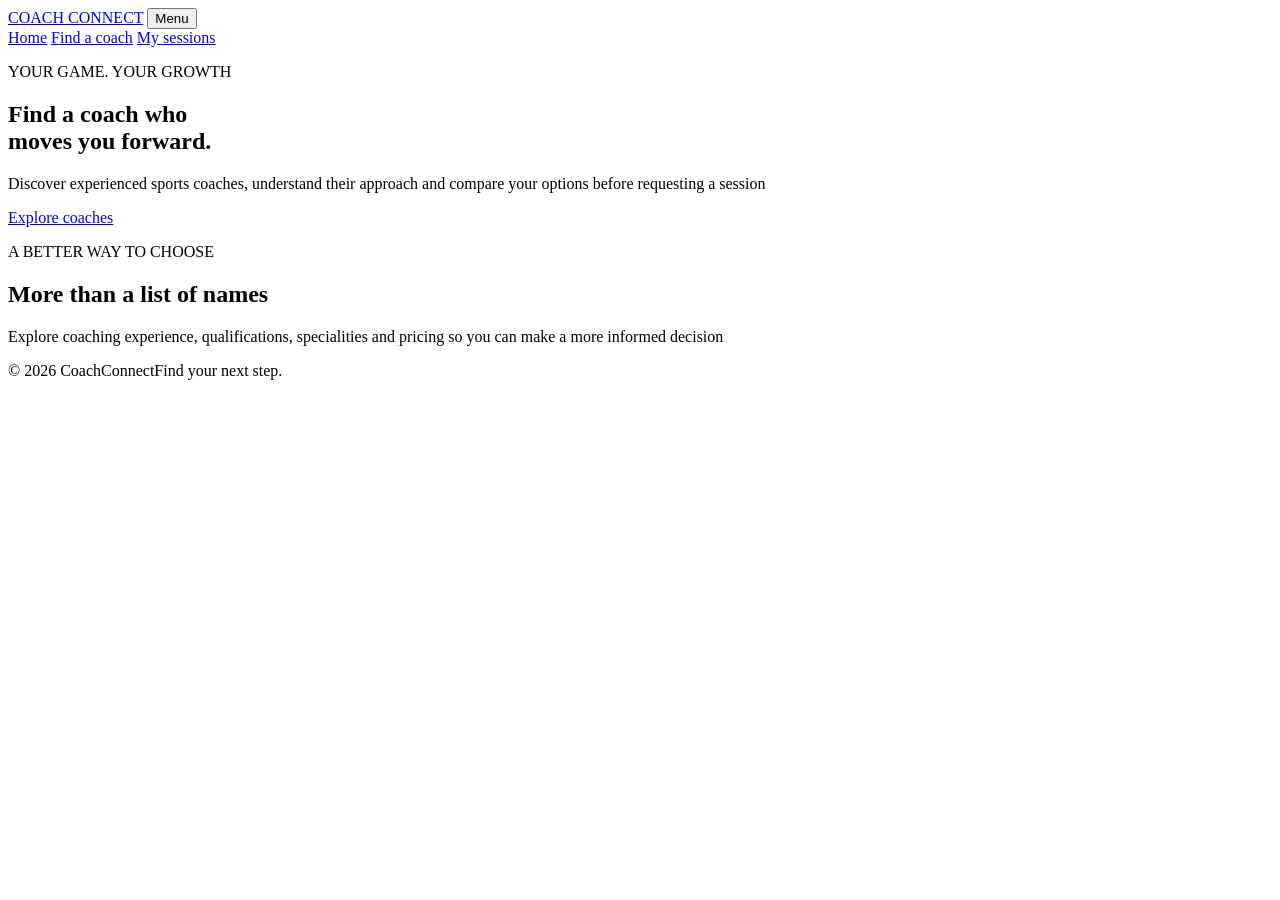
==== html/index.html @ a0d769b5 "Initial commit" ====
<!DOCTYPE html>
<html lang="en">
<head>
    <meta charset="UTF-8">
    <meta name="viewport" content="width=device-width, initial-scale=1.0">
    <meta name="description" content="Discover, evaluate and compare sports coaches with CoachConnect">
    <title> CoachConnect | Find the right coach for you</title>
    <script src=""></script>

</head>

<body>
    <header class=""site-header>
        <a class="logo" href="./index.html">COACH <span>CONNECT</span></a>
        <button class="menu-toggle" type="button">Menu</button>
        <nav id="primary-nav" class="primary-nav">
            <a href="./index.html">Home</a>
            <a href="./find-coach.html">Find a coach</a>
            <a href="./my-sessions.html">My sessions</a>
        </nav>
    </header>

    <main>
        <section class="hero">
            <p class="eyebrow">YOUR GAME. YOUR GROWTH</p>
            <h1>Find a coach who <br><span>moves you forward.</span></h1>
            <p class="hero-copy">Discover experienced sports coaches, understand their approach and compare your options before requesting a session </p>
            <a class="button button-primary"  href="./find-coach.html">Explore coaches <span aria-hidden="true"></span></a>
        </section>

        <section class="section-intro">
            <p class="eyebrow">A BETTER WAY TO CHOOSE</p>
            <h2>More than a list of names</h2>
            <p>Explore coaching experience, qualifications, specialities and pricing so you can make a more informed decision </p>
        </section>
    </main>

    <footer class="site-footer"><span>© 2026 CoachConnect</span><span>Find your next step.</span></footer>
    
</body>
</html>
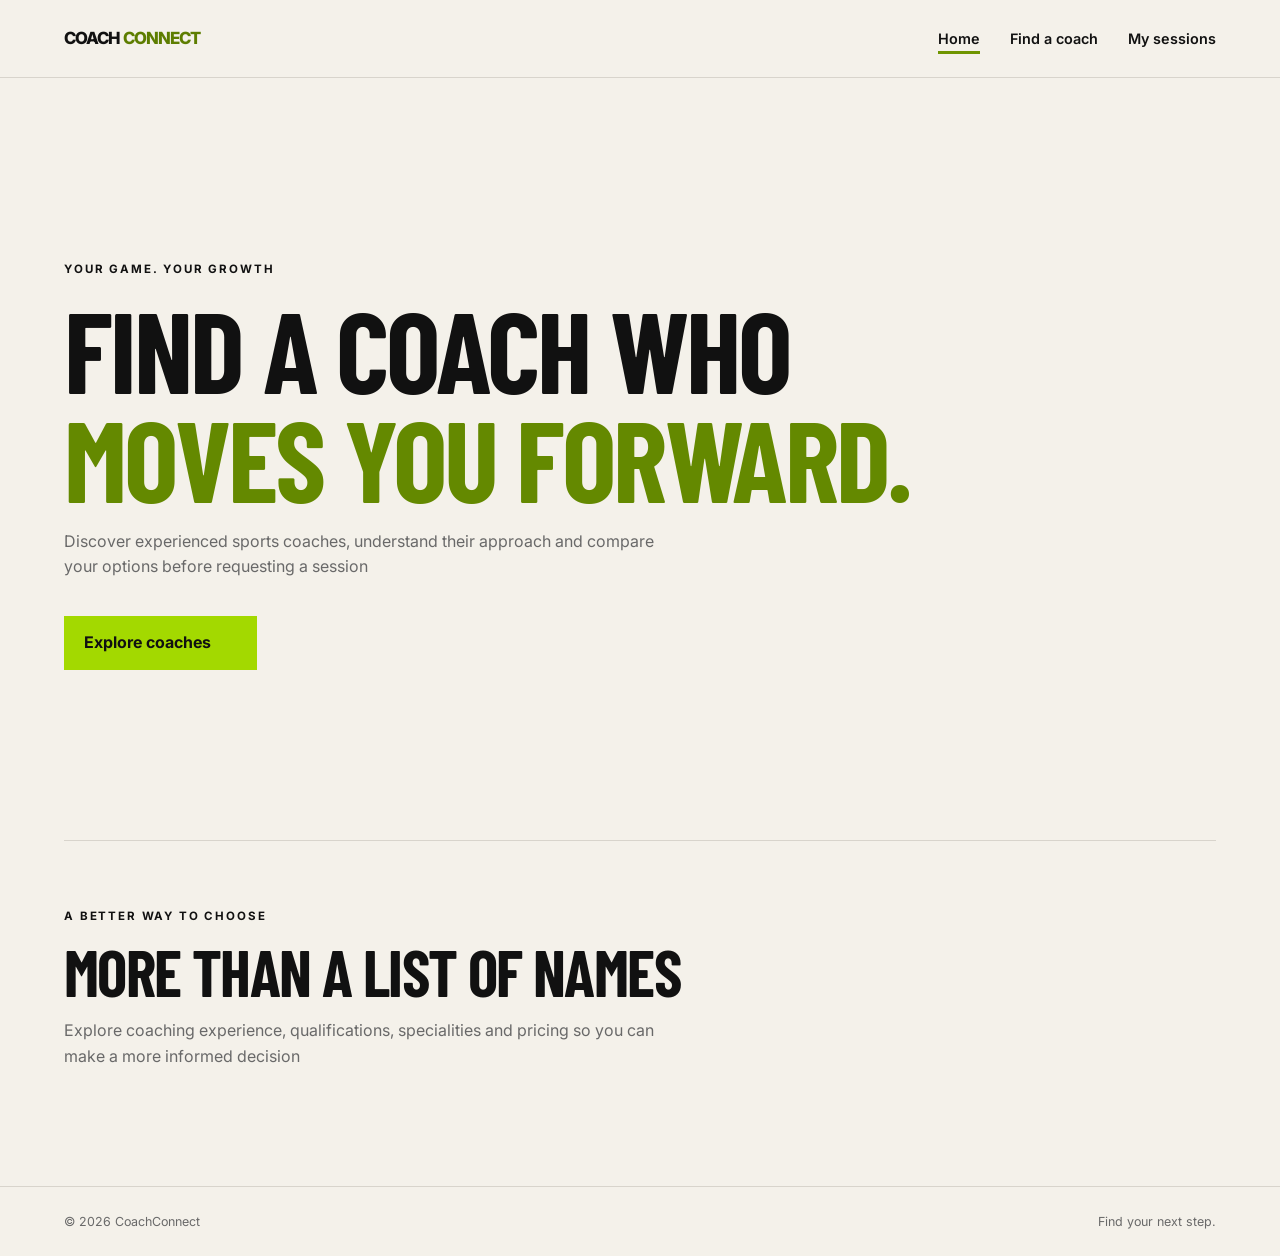
==== commit 25beb6e1: "Integration of SUPABASE and foundational work -created basic css styling -vanilla html for page dire" ====
--- a/html/index.html
+++ b/html/index.html
@@ -5,16 +5,20 @@
     <meta name="viewport" content="width=device-width, initial-scale=1.0">
     <meta name="description" content="Discover, evaluate and compare sports coaches with CoachConnect">
     <title> CoachConnect | Find the right coach for you</title>
-    <script src=""></script>
+    <link rel="preconnect" href="https://fonts.googleapis.com">
+  <link rel="preconnect" href="https://fonts.gstatic.com" crossorigin>
+  <link href="https://fonts.googleapis.com/css2?family=Barlow+Condensed:wght@500;600;700;800&family=Inter:wght@400;500;600;700&display=swap" rel="stylesheet">
+    <link rel="stylesheet" href="/css/style.css">
+    <script type="module" src="/js/main.js"></script>
 
 </head>
 
 <body>
-    <header class=""site-header>
-        <a class="logo" href="./index.html">COACH <span>CONNECT</span></a>
-        <button class="menu-toggle" type="button">Menu</button>
-        <nav id="primary-nav" class="primary-nav">
-            <a href="./index.html">Home</a>
+    <header class="site-header">
+        <a class="logo" href="./index.html">COACH<span>CONNECT</span></a>
+        <button class="menu-toggle" type="button"aria-expanded="false" aria-controls="primary-nav" >Menu</button>
+        <nav id="primary-nav" class="primary-nav"aria-label="Main navigation" >
+            <a href="./index.html" aria-current="page" >Home</a>
             <a href="./find-coach.html">Find a coach</a>
             <a href="./my-sessions.html">My sessions</a>
         </nav>
@@ -35,7 +39,7 @@
         </section>
     </main>
 
-    <footer class="site-footer"><span>© 2026 CoachConnect</span><span>Find your next step.</span></footer>
+    <footer class="site-footer"><span>© 2026 CoachConnect </span><span>Find your next step.</span></footer>
     
 </body>
 </html>
--- a/css/style.css
+++ b/css/style.css
@@ -0,0 +1,185 @@
+:root {
+  --color-ink: #111111;
+  --color-paper: #F4F1EA;
+  --color-accent: #A3D900;
+  --color-muted: #696969;
+  --color-line: #D8D4CC;
+  --font-heading: "Barlow Condensed", sans-serif;
+  --font-body: "Inter", sans-serif;
+  --content-width: 1180px;
+}
+
+* {
+    box-sizing: border-box;
+}
+
+html {
+    scroll-behavior: smooth;
+}
+
+body{
+    margin: 0;
+    background: var(--color-paper);
+    color: var(--color-ink);
+    font-family: var(--font-body);
+    line-height: 1.6;
+}
+
+a { 
+    color: inherit; 
+}
+
+.site-header { 
+    min-height: 78px; 
+    padding: 18px max(5vw, 22px); 
+    display: flex; 
+    align-items: center; 
+    justify-content: space-between; 
+    border-bottom: 1px solid var(--color-line); 
+}
+
+.logo { 
+    font-weight: 800; 
+    letter-spacing: -.06em; 
+    text-decoration: none; 
+    font-size: 1.05rem; 
+}
+
+.logo span { 
+    color: #5D7D00; 
+    margin-left: 4px;
+}
+
+.primary-nav { 
+    display: flex; 
+    gap: 30px; 
+}
+
+.primary-nav a { 
+    text-decoration: none; 
+    font-size: .9rem; 
+    font-weight: 600; 
+}
+
+.primary-nav a[aria-current="page"] { 
+    text-decoration: underline; 
+    text-decoration-color: #6F9500; 
+    text-decoration-thickness: 3px; 
+    text-underline-offset: 7px; 
+}
+.menu-toggle { 
+    display: none; 
+    border: 1px solid var(--color-ink); 
+    background: transparent; 
+    padding: 8px 12px; 
+    font: inherit; 
+}
+
+.hero, .page-shell, .section-intro { 
+    width: min(var(--content-width), 90%); 
+    margin-inline: auto; 
+}
+
+.hero { 
+    min-height: 590px; 
+    padding-block: clamp(90px, 14vw, 170px); 
+}
+
+.eyebrow { 
+    font-size: .72rem; 
+    letter-spacing: .16em; 
+    font-weight: 700; 
+}
+
+h1, h2 { 
+    font-family: var(--font-heading); 
+    text-transform: uppercase; 
+    line-height: .95; 
+    letter-spacing: -.025em; 
+    margin: 16px 0; 
+}
+
+h1 { 
+    font-size: clamp(3.7rem, 9vw, 7.8rem); 
+    max-width: 900px;
+}
+
+h1 span { 
+    color: #648900; 
+}
+
+h2 { 
+    font-size: clamp(2.6rem, 5vw, 4.5rem); 
+}
+
+.hero-copy, .page-lead, .section-intro > p:last-child { 
+    max-width: 620px; 
+    color: var(--color-muted); 
+    font-size: 1rem; 
+}
+
+.button { 
+    display: inline-flex; 
+    gap: 26px; 
+    align-items: center; 
+    padding: 14px 20px; 
+    margin-top: 20px; 
+    text-decoration: none; 
+    font-weight: 700; 
+}
+
+.button-primary { 
+    background: var(--color-accent); 
+    color: var(--color-ink); 
+}
+
+.section-intro { 
+    padding-block: 55px 100px; 
+    border-top: 1px solid var(--color-line); 
+}
+
+.page-shell { 
+    min-height: 68vh; 
+    padding-block: 85px; 
+}
+
+.notice { 
+    margin-top: 35px; 
+    padding: 20px; 
+    border: 1px solid var(--color-line); 
+    background: rgba(255,255,255,.35); 
+    color: #494949; 
+    max-width: 720px; 
+}
+
+.text-link { 
+    font-size: .9rem; 
+    font-weight: 600; 
+    text-decoration-thickness: 1px; 
+    text-underline-offset: 4px; 
+}
+
+.site-footer { 
+    display: flex; 
+    justify-content: space-between; 
+    gap: 20px; 
+    padding: 25px 5vw; 
+    border-top: 1px solid var(--color-line); 
+    color: var(--color-muted); 
+    font-size: .78rem; 
+}
+
+@media (max-width: 700px) {
+  .site-header { position: relative; flex-wrap: wrap; }
+  .menu-toggle { display: block; }
+  .primary-nav { display: none; flex-direction: column; gap: 14px; width: 100%; padding: 18px 0 4px; }
+  .primary-nav.is-open { display: flex; }
+  .hero { min-height: 510px; padding-block: 105px; }
+  .hero-copy, .page-lead { font-size: .95rem; }
+  .site-footer { flex-direction: column; gap: 5px; }
+}
+
+@media (prefers-reduced-motion: reduce) {
+  html { scroll-behavior: auto; }
+  *, *::before, *::after { animation-duration: .01ms !important; transition-duration: .01ms !important; }
+}
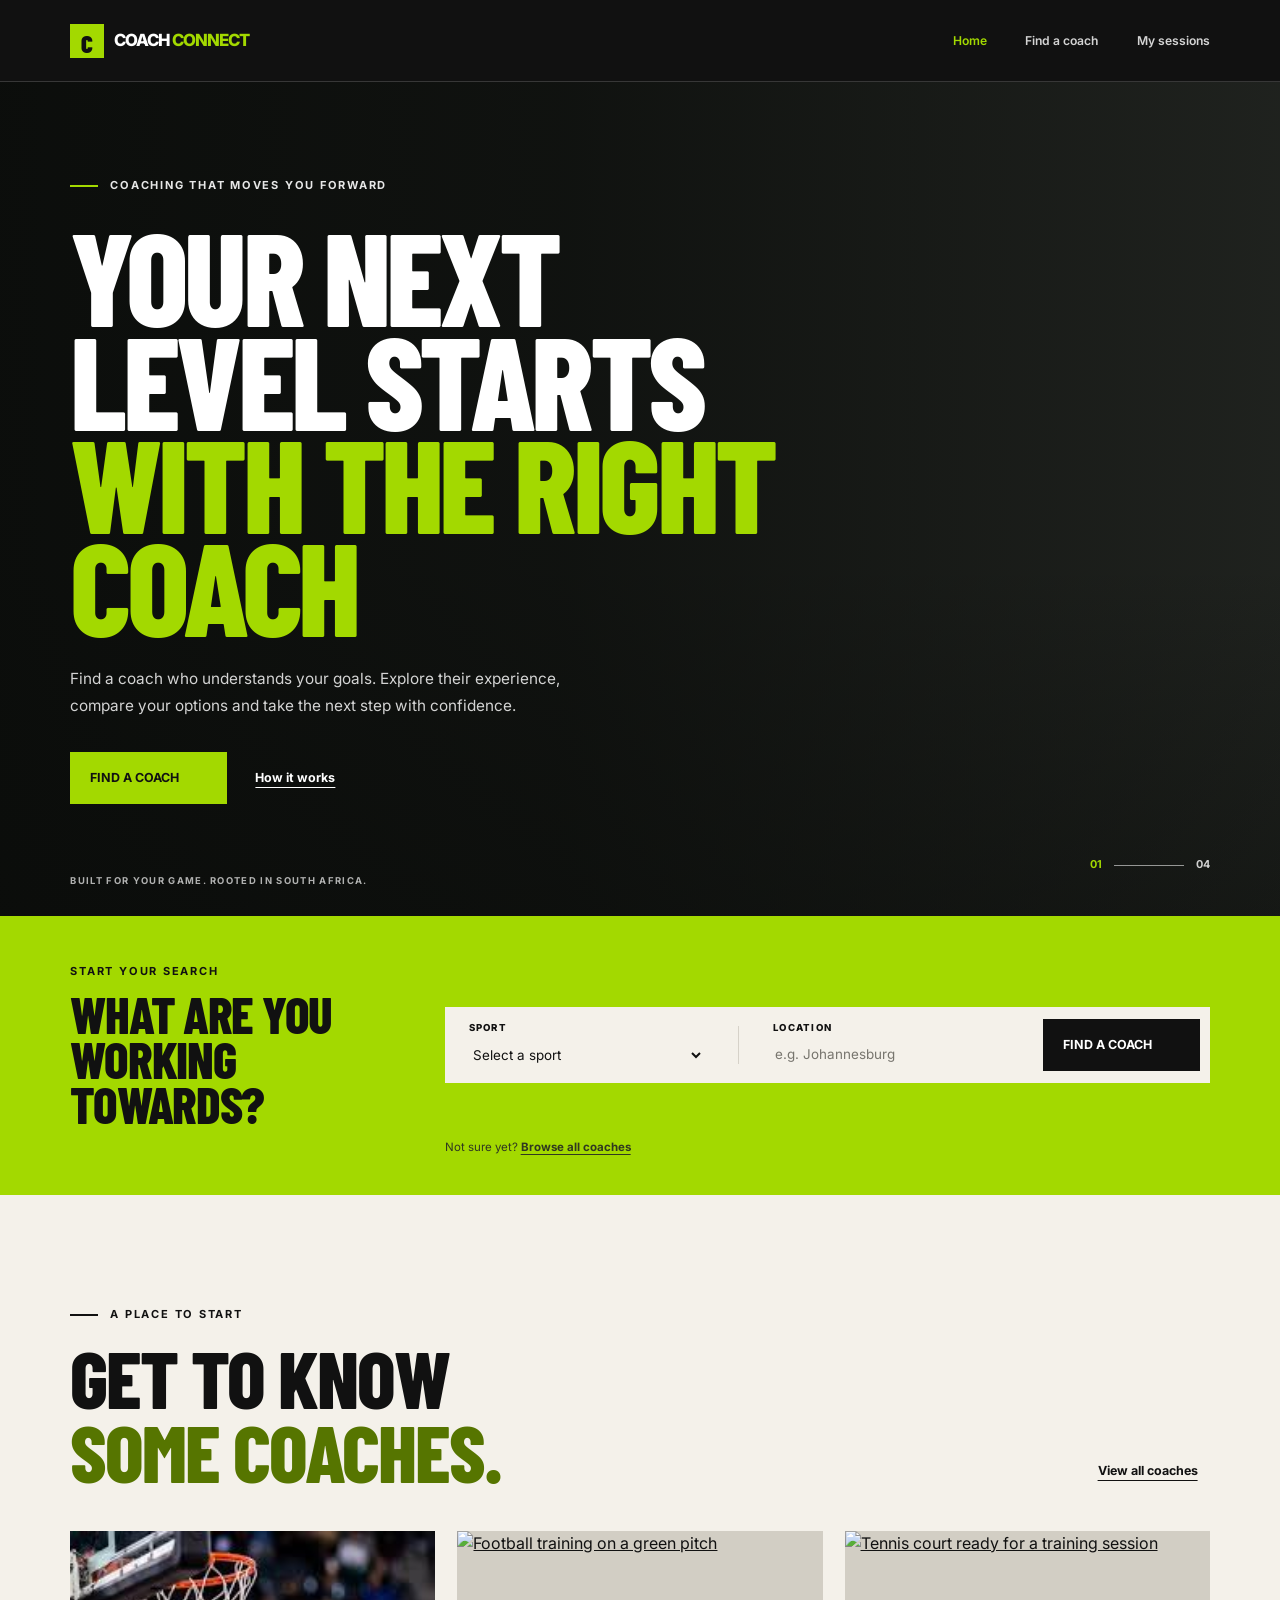
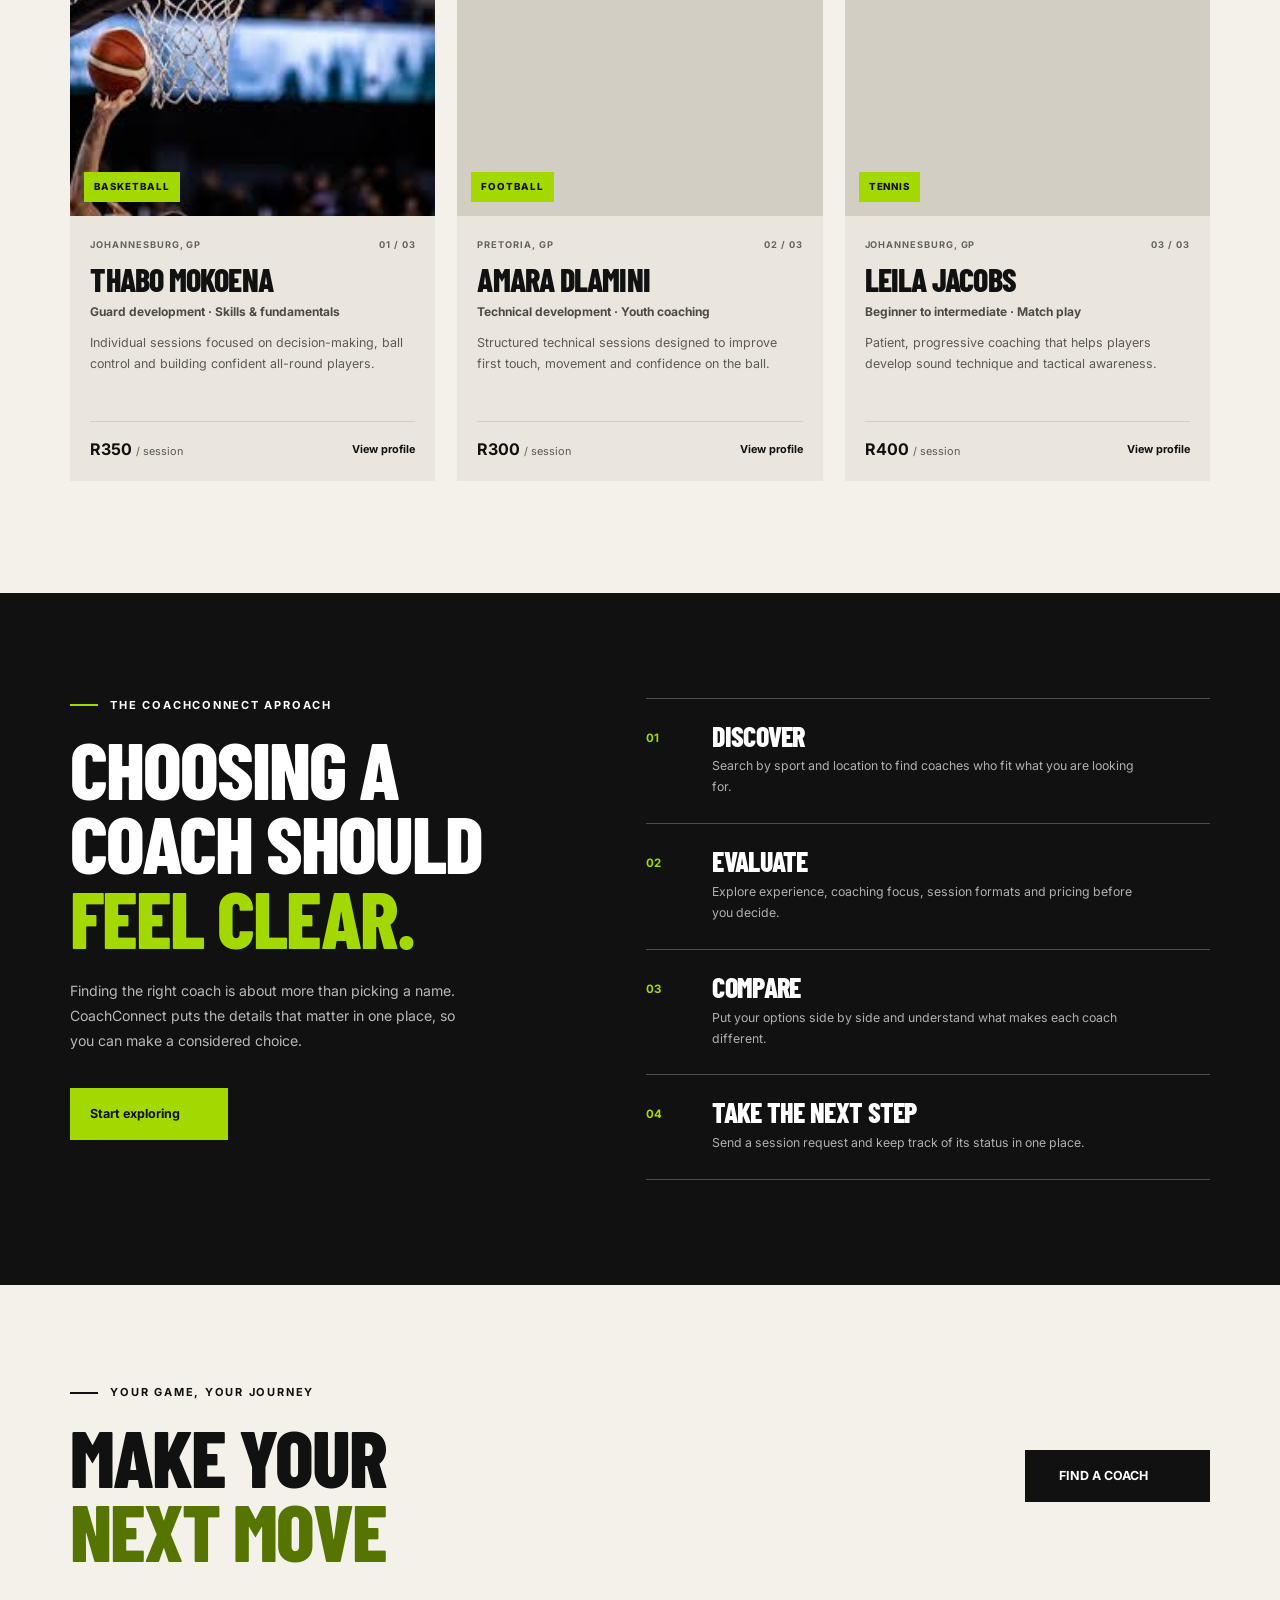
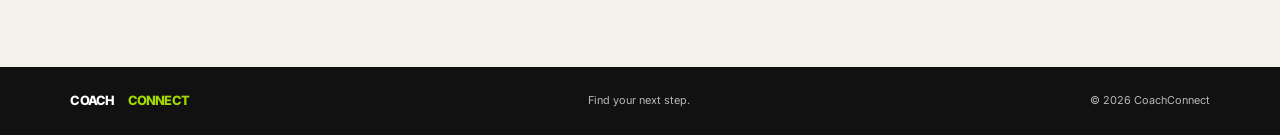
==== commit 056bf6b5: "Homepage edits -tweaked colour scheme and design system of homepage -implemented homepage from PRD h" ====
--- a/html/index.html
+++ b/html/index.html
@@ -4,42 +4,212 @@
     <meta charset="UTF-8">
     <meta name="viewport" content="width=device-width, initial-scale=1.0">
     <meta name="description" content="Discover, evaluate and compare sports coaches with CoachConnect">
+    <meta name="theme-color" content="#111111">
     <title> CoachConnect | Find the right coach for you</title>
     <link rel="preconnect" href="https://fonts.googleapis.com">
-  <link rel="preconnect" href="https://fonts.gstatic.com" crossorigin>
-  <link href="https://fonts.googleapis.com/css2?family=Barlow+Condensed:wght@500;600;700;800&family=Inter:wght@400;500;600;700&display=swap" rel="stylesheet">
+    <link rel="preconnect" href="https://fonts.gstatic.com" crossorigin>
+    <link href="https://fonts.googleapis.com/css2?family=Barlow+Condensed:wght@500;600;700;800&family=Inter:wght@400;500;600;700&display=swap" rel="stylesheet">
     <link rel="stylesheet" href="/css/style.css">
     <script type="module" src="/js/main.js"></script>
 
 </head>
 
 <body>
+    <a class="skip-link" href="#main-content">Skip to content</a>
+
     <header class="site-header">
-        <a class="logo" href="./index.html">COACH<span>CONNECT</span></a>
-        <button class="menu-toggle" type="button"aria-expanded="false" aria-controls="primary-nav" >Menu</button>
-        <nav id="primary-nav" class="primary-nav"aria-label="Main navigation" >
-            <a href="./index.html" aria-current="page" >Home</a>
-            <a href="./find-coach.html">Find a coach</a>
-            <a href="./my-sessions.html">My sessions</a>
+        <a class="logo" href="/html/index.html" aria-label="CoachConnect home">
+            <span class="logo-mark" aria-hidden="true">C</span>
+            <span>COACH<span class="logo-accent">CONNECT</span></span> <!--bring CoachConnect together-->    
+       </a>
+
+        <button class="menu-toggle" type="button" aria-expanded="false" aria-controls="primary-nav">
+            <span class="menu-toggle-label">Menu</span>
+            <span class="menu-icon" aria-hidden="true"><span></span><span></span></span>
+        </button>
+
+        <nav id="primary-nav" class="primary-nav" aria-label="Main navigation">
+            <a href="/html/index.html" aria-current="page" >Home</a>
+            <a href="/html/find-coach.html">Find a coach</a>
+            <a href="/html/my-sessions.html">My sessions</a>
         </nav>
     </header>
 
-    <main>
-        <section class="hero">
-            <p class="eyebrow">YOUR GAME. YOUR GROWTH</p>
-            <h1>Find a coach who <br><span>moves you forward.</span></h1>
-            <p class="hero-copy">Discover experienced sports coaches, understand their approach and compare your options before requesting a session </p>
-            <a class="button button-primary"  href="./find-coach.html">Explore coaches <span aria-hidden="true"></span></a>
-        </section>
-
+    <main id="main-content">
+        <section class="hero" aria-labelledby="hero-title">
+            <div class="hero-image" role="img" aria-label="Athlete training on a court"></div>
+            <div class="hero-shade"></div>
+
+            <div class="hero-content content-width">
+                <p class="eyebrow hero-eyebrow"><span class="eyebrow-line"></span>COACHING THAT MOVES YOU FORWARD</p>
+                <h1 id="hero-title" class="hero-title">YOUR NEXT<br>LEVEL STARTS<br><span>WITH THE RIGHT</span><br><span>COACH</span></h1>
+                <p class="hero-copy">Find a coach who understands your goals. Explore their experience, compare your options and take the next step with confidence. </p>
+                <div class="hero-actions">
+                    <a class="button button-accent"  href="/html/find-coach.html">FIND A COACH<span aria-hidden="true"></span></a>
+                    <a class="text-link text-link-light" href="#how-it-works">How it works <span aria-hidden="true"></span></a>
+                </div>
+            </div>
+
+            <div class="hero-index" aria-hidden="true"><span>01</span><span class="hero-index-line"></span><span>04</span></div>
+            <p class="hero-location">BUILT FOR YOUR GAME. ROOTED IN SOUTH AFRICA.</p>
+        </section>
+
+        <section class="search-band" aria-label="Start your coach search">
+            <div class="search-band-heading">
+               <p class="eyebrow eyebrow-dark">START YOUR SEARCH</p>
+               <h2>What are you<br>working towards?</h2>
+            </div>
+            
+            <form class="quick-search" action="/html/find-coach.html" method="get">
+              <label class="search-field">
+                  <span class="field-label">SPORT</span>
+                  <select name="sport" aria-label="Choose a sport">
+                       <!--Might have to adjust how many sporting codes are listed on the website rn-->
+                       <option value="">Select a sport</option>
+                       <option value="basketball">Basketball</option>
+                       <option value="football">Football</option>
+                       <option value="tennis">Tennis</option>
+                       <option value="swimming">Swimming</option>
+                       <option value="athletics">Athletics</option>
+                    </select>
+                </label>
+
+              <span class="search-divider" aria-hidden="true"></span>
+              <label class="search-field">
+                  <span class="field-label">LOCATION</span>
+                  <input type="text" name="location" placeholder="e.g. Johannesburg" autocomplete="address-level2">
+              </label>
+
+               <button class="button button-dark search-submit" type="submit">FIND A COACH<span aria-hidden="true"></span></button>
+            </form>
+
+            <p class="search-note">Not sure yet? <a href="/html/find-coach.html">Browse all coaches</a></p>
+        </section>
+
+        <section class="section featured-section content-width" aria-labelledby="featured-title">
+            <div class="section-heading">
+                <div>
+                    <p class="eyebrow"><span class="eyebrow-line eyebrow-line-dark"></span> A PLACE TO START</p>
+                    <h2 id="featured-title">GET TO KNOW<br><span>SOME COACHES.</span></h2>
+                </div>
+                <a class="text-link" href="/html/find-coach.html">View all coaches<span aria-hidden="true"></span></a>
+            </div>
+
+            <div class="coach-grid">
+                <article class="coach-card">
+                   <a class="coach-image-link" href="/html/coach-profile.html" aria-label="View the basketball coaching profile">
+                      <img src="/myAssets/images/images.jpg" alt="Basketball player preparing to shoot during training" loading="lazy">
+                      <span class="coach-sport-tag">BASKETBALL</span>
+                   </a>
+                   <div class="coach-card-body">
+                      <div class="coach-card-topline"><span>JOHANNESBURG, GP</span><span>01 / 03</span></div>
+                      <h3>Thabo Mokoena</h3>
+                      <p class="coach-speciality">Guard development · Skills & fundamentals</p>
+                      <p class="coach-description">Individual sessions focused on decision-making, ball control and building confident all-round players.</p>
+                      <div class="coach-card-footer">
+                           <span><strong>R350</strong> <small>/ session</small></span>
+                           <a href="/html/coach-profile.html" aria-label="View Thabo Mokoena's profile">View profile <span aria-hidden="true"></span></a>
+                        </div>
+                    </div>
+                </article>
+
+                <article class="coach-card">
+                    <a class="coach-image-link" href="/html/coach-profile.html" aria-label="View the football coaching profile">
+                      <!--Find a new image-->
+                        <img src="https://images.unsplash.com/photo-1522778119026-d647f0596c20?auto=format&fit=crop&w=900&q=85" alt="Football training on a green pitch" loading="lazy">
+                      <span class="coach-sport-tag">FOOTBALL</span>
+                    </a>
+                    <div class="coach-card-body">
+                        <div class="coach-card-topline"><span>PRETORIA, GP</span><span>02 / 03</span></div>
+                        <h3>Amara Dlamini</h3>
+                        <p class="coach-speciality">Technical development · Youth coaching</p>
+                        <p class="coach-description">Structured technical sessions designed to improve first touch, movement and confidence on the ball.</p>
+                        <div class="coach-card-footer">
+                           <span><strong>R300</strong> <small>/ session</small></span>
+                           <a href="/html/coach-profile.html" aria-label="View Amara Dlamini's profile">View profile <span aria-hidden="true"></span></a>
+                        </div>
+                    </div>
+                </article>
+
+               <article class="coach-card">
+                    <a class="coach-image-link" href="/html/coach-profile.html" aria-label="View the tennis coaching profile">
+                      <!--Find a new image-->
+                        <img src="https://images.unsplash.com/photo-1622279457486-62dcc4a431d6?auto=format&fit=crop&w=900&q=85" alt="Tennis court ready for a training session" loading="lazy">
+                        <span class="coach-sport-tag">TENNIS</span>
+                    </a>
+                    <div class="coach-card-body">
+                        <div class="coach-card-topline"><span>JOHANNESBURG, GP</span><span>03 / 03</span></div>
+                        <h3>Leila Jacobs</h3>
+                        <p class="coach-speciality">Beginner to intermediate · Match play</p>
+                        <p class="coach-description">Patient, progressive coaching that helps players develop sound technique and tactical awareness.</p>
+                        <div class="coach-card-footer">
+                           <span><strong>R400</strong> <small>/ session</small></span>
+                           <a href="/html/coach-profile.html" aria-label="View Leila Jacobs's profile">View profile <span aria-hidden="true"></span></a>
+                        </div>
+                    </div>
+                </article>
+            </div>
+        </section>
+
+        <section class="how-section" id="how-it-works" aria-labelledby="how-title">
+            <div class="content-width how-layout">
+                <div class="how-intro">
+                    <p class="eyebrow"><span class="eyebrow-line"></span>THE COACHCONNECT APROACH</p>
+                    <h2 id="how-title">CHOOSING A<br>COACH SHOULD<br><span>FEEL CLEAR.</span></h2>
+                    <p>Finding the right coach is about more than picking a name. CoachConnect puts the details that matter in one place, so you can make a considered choice.</p>
+                    <a class="button button-accent" href="find-coach.html">Start exploring <span aria-hidden="true"></span></a>
+                </div>
+
+                <div class="steps-list">
+                    <article class="step-item">
+                        <span class="step-number">01</span>
+                        <div><h3>DISCOVER</h3><p>Search by sport and location to find coaches who fit what you are looking for.</p></div>
+                        <span class="step-arrow" aria-hidden="true"></span>
+                    </article>
+
+                    <article class="step-item">
+                       <span class="step-number">02</span>
+                       <div><h3>EVALUATE</h3><p>Explore experience, coaching focus, session formats and pricing before you decide.</p></div>
+                       <span class="step-arrow" aria-hidden="true"></span>
+                    </article>
+
+                    <article class="step-item">
+                       <span class="step-number">03</span>
+                       <div><h3>COMPARE</h3><p>Put your options side by side and understand what makes each coach different.</p></div>
+                       <span class="step-arrow" aria-hidden="true"></span>
+                    </article>
+
+                    <article class="step-item">
+                       <span class="step-number">04</span>
+                       <div><h3>TAKE THE NEXT STEP</h3><p>Send a session request and keep track of its status in one place.</p></div>
+                       <span class="step-arrow" aria-hidden="true"></span>
+                    </article>
+                </div>
+            </div>
+        </section>
+
+        <section class="closing-cta content-width">
+            <div>
+                <p class="eyebrow"><span class="eyebrow-line eyebrow-line-dark"></span> YOUR GAME, YOUR JOURNEY</p>
+                <h2>MAKE YOUR<br><span>NEXT MOVE</span></h2>
+            </div>
+            <a class="button button-dark" href="./find-coach.html">FIND A COACH <span aria-hidden="true"></span></a>
+        </section>
+
+        <!--
         <section class="section-intro">
             <p class="eyebrow">A BETTER WAY TO CHOOSE</p>
             <h2>More than a list of names</h2>
             <p>Explore coaching experience, qualifications, specialities and pricing so you can make a more informed decision </p>
         </section>
+        -->
+        
     </main>
 
-    <footer class="site-footer"><span>© 2026 CoachConnect </span><span>Find your next step.</span></footer>
-    
+    <footer class="site-footer">
+        <a class="footer-logo" href="/html/index.html">COACH<span>CONNECT</span></a>
+        <p>Find your next step.</p>
+        <p>© 2026 CoachConnect</p>
+    </footer>
 </body>
 </html>
--- a/css/style.css
+++ b/css/style.css
@@ -1,12 +1,25 @@
 :root {
+  color-scheme: light;
   --color-ink: #111111;
   --color-paper: #F4F1EA;
   --color-accent: #A3D900;
-  --color-muted: #696969;
-  --color-line: #D8D4CC;
-  --font-heading: "Barlow Condensed", sans-serif;
-  --font-body: "Inter", sans-serif;
-  --content-width: 1180px;
+  --color-accent-dark: #567500;
+  --color-muted: #5C5B56;
+  --color-line: #D6D2C9;
+  --color-white: #FFFFFF;
+  --font-heading: "Barlow Condensed", Impact, sans-serif;
+  --font-body: "Inter", Arial, sans-serif;
+  --content-width: 1200px;
+  --page-gutter: clamp(20px, 5.5vw, 84px);
+  --space-1: 8px;
+  --space-2: 16px;
+  --space-3: 24px;
+  --space-4: 32px;
+  --space-5: 48px;
+  --space-6: 64px;
+  --space-7: 88px;
+  --space-8: 112px;
+  --focus-ring: 3px solid #567500;
 }
 
 * {
@@ -15,6 +28,7 @@
 
 html {
     scroll-behavior: smooth;
+    scroll-padding-top: 90px;
 }
 
 body{
@@ -23,163 +37,524 @@
     color: var(--color-ink);
     font-family: var(--font-body);
     line-height: 1.6;
+    font-size: 16px;
+    -webkit-font-smoothing: antialiased;
+}
+
+img {
+    display: block;
+    max-width: 100%;
 }
 
 a { 
     color: inherit; 
 }
 
+button, input, select {
+    font: inherit;
+}
+
+button, a {
+    -webkit-tap-highlight-color: transparent;
+}
+
+a:focus-visible,
+button:focus-visible,
+input:focus-visible,
+select:focus-visible {
+  outline: var(--focus-ring);
+  outline-offset: 4px;
+}
+
+.content-width {
+  width: min(var(--content-width), calc(100% - (var(--page-gutter) * 2)));
+  margin-inline: auto;
+}
+
+.skip-link {
+  position: absolute;
+  top: 8px;
+  left: 8px;
+  z-index: 1000;
+  padding: 10px 14px;
+  background: var(--color-accent);
+  color: var(--color-ink);
+  font-weight: 700;
+  transform: translateY(-150%);
+}
+.skip-link:focus { 
+    transform: translateY(0); 
+}
+
+.eyebrow {
+  display: flex;
+  align-items: center;
+  gap: 12px;
+  margin: 0 0 18px;
+  font-size: .69rem;
+  font-weight: 700;
+  letter-spacing: .16em;
+  line-height: 1.4;
+  text-transform: uppercase;
+}
+
+.eyebrow-line {
+  display: inline-block;
+  width: 28px;
+  height: 2px;
+  flex: 0 0 auto;
+  background: var(--color-accent);
+}
+
+.eyebrow-line-dark { 
+    background: var(--color-ink); 
+}
+.eyebrow-dark { 
+    color: var(--color-ink); 
+}
+
+/**Organise this part better */
+h1, h2, h3, p { margin-top: 0; }
+
+h1, h2, h3 {
+  font-family: var(--font-heading);
+  font-weight: 800;
+  text-transform: uppercase;
+  line-height: .92;
+  letter-spacing: -.025em;
+}
+
+h1 { font-size: clamp(4.2rem, 9.4vw, 9.1rem); }
+h2 { font-size: clamp(3.4rem, 6.3vw, 6.3rem); }
+h3 { font-size: 2rem; }
+
+.button {
+  display: inline-flex;
+  min-height: 52px;
+  align-items: center;
+  justify-content: center;
+  gap: 28px;
+  padding: 14px 20px;
+  border: 0;
+  border-radius: 0;
+  font-size: .78rem;
+  font-weight: 700;
+  text-decoration: none;
+  transition: background-color .2s ease, color .2s ease, transform .2s ease;
+}
+.button:hover { transform: translateY(-2px); }
+.button-accent { background: var(--color-accent); color: var(--color-ink); }
+.button-accent:hover { background: #B8F000; }
+.button-dark { background: var(--color-ink); color: var(--color-white); }
+.button-dark:hover { background: #343434; }
+
+.text-link {
+  display: inline-flex;
+  align-items: center;
+  gap: 12px;
+  font-size: .78rem;
+  font-weight: 700;
+  text-decoration-thickness: 1px;
+  text-underline-offset: 5px;
+}
+.text-link-light { color: var(--color-white); }
+
+/* Header and navigation */
 .site-header { 
-    min-height: 78px; 
-    padding: 18px max(5vw, 22px); 
+    min-height: 82px; 
+    padding: 14px var(--page-gutter); 
     display: flex; 
     align-items: center; 
     justify-content: space-between; 
-    border-bottom: 1px solid var(--color-line); 
-}
-
-.logo { 
+    border-bottom: 1px solid rgba(255, 255, 255,.16);
+    position: relative;
+    z-index: 20;
+    gap: 30px;
+    background: var(--color-ink);
+    color: var(--color-white);
+}
+
+.logo, .footer-logo { 
     font-weight: 800; 
     letter-spacing: -.06em; 
     text-decoration: none; 
     font-size: 1.05rem; 
-}
-
-.logo span { 
-    color: #5D7D00; 
-    margin-left: 4px;
-}
+    display: inline-flex;
+    align-items: center;
+    gap: 10px;
+    color: inherit;
+}
+
+.logo-mark {
+  display: grid;
+  width: 34px;
+  height: 34px;
+  place-items: center;
+  background: var(--color-accent);
+  color: var(--color-ink);
+  font-family: var(--font-heading);
+  font-size: 1.55rem;
+  font-weight: 900;
+  letter-spacing: 0;
+}
+.logo-accent, .footer-logo span { color: var(--color-accent); margin-left: 3px; }
 
 .primary-nav { 
     display: flex; 
-    gap: 30px; 
+    gap: clamp(20px, 3vw, 42px);
+    align-items:center;
 }
 
 .primary-nav a { 
     text-decoration: none; 
-    font-size: .9rem; 
+    font-size: .76rem; 
     font-weight: 600; 
-}
-
-.primary-nav a[aria-current="page"] { 
-    text-decoration: underline; 
-    text-decoration-color: #6F9500; 
-    text-decoration-thickness: 3px; 
-    text-underline-offset: 7px; 
-}
+    color: rgba(255, 255, 255,.82);
+    transition: color .2s ease;
+}
+
+.primary-nav a:hover, .primary-nav a[aria-current="page"] { color: var(--color-accent); }
+.primary-nav .nav-cta {
+  display: inline-flex;
+  min-height: 42px;
+  align-items: center;
+  gap: 18px;
+  padding: 10px 14px;
+  background: var(--color-accent);
+  color: var(--color-ink);
+}
+.primary-nav .nav-cta:hover { background: #B8F000; color: var(--color-ink); }
+
 .menu-toggle { 
     display: none; 
-    border: 1px solid var(--color-ink); 
+    border: 0; 
     background: transparent; 
-    padding: 8px 12px; 
+    padding: 8px 0 8px 12px; 
     font: inherit; 
-}
-
-.hero, .page-shell, .section-intro { 
-    width: min(var(--content-width), 90%); 
-    margin-inline: auto; 
-}
-
+    align-items: center;
+    min-height: 44px;
+    gap: 12px;
+    color: var(--color-white);
+    font-size: .8rem;
+    font-weight: 700;
+}
+
+.menu-icon { display: grid; gap: 5px; }
+.menu-icon span { display: block; width: 22px; height: 2px; background: var(--color-accent); }
+
+/*Homepage Hero*/
 .hero { 
-    min-height: 590px; 
-    padding-block: clamp(90px, 14vw, 170px); 
-}
-
-.eyebrow { 
-    font-size: .72rem; 
-    letter-spacing: .16em; 
-    font-weight: 700; 
-}
-
-h1, h2 { 
-    font-family: var(--font-heading); 
-    text-transform: uppercase; 
-    line-height: .95; 
-    letter-spacing: -.025em; 
-    margin: 16px 0; 
-}
-
-h1 { 
-    font-size: clamp(3.7rem, 9vw, 7.8rem); 
-    max-width: 900px;
-}
-
-h1 span { 
-    color: #648900; 
-}
-
-h2 { 
-    font-size: clamp(2.6rem, 5vw, 4.5rem); 
-}
-
-.hero-copy, .page-lead, .section-intro > p:last-child { 
-    max-width: 620px; 
-    color: var(--color-muted); 
-    font-size: 1rem; 
-}
-
-.button { 
-    display: inline-flex; 
-    gap: 26px; 
-    align-items: center; 
-    padding: 14px 20px; 
-    margin-top: 20px; 
-    text-decoration: none; 
-    font-weight: 700; 
-}
-
-.button-primary { 
-    background: var(--color-accent); 
-    color: var(--color-ink); 
-}
-
-.section-intro { 
-    padding-block: 55px 100px; 
-    border-top: 1px solid var(--color-line); 
-}
-
-.page-shell { 
-    min-height: 68vh; 
-    padding-block: 85px; 
-}
-
-.notice { 
-    margin-top: 35px; 
-    padding: 20px; 
-    border: 1px solid var(--color-line); 
-    background: rgba(255,255,255,.35); 
-    color: #494949; 
-    max-width: 720px; 
-}
-
-.text-link { 
-    font-size: .9rem; 
-    font-weight: 600; 
-    text-decoration-thickness: 1px; 
-    text-underline-offset: 4px; 
-}
-
-.site-footer { 
-    display: flex; 
-    justify-content: space-between; 
-    gap: 20px; 
-    padding: 25px 5vw; 
-    border-top: 1px solid var(--color-line); 
-    color: var(--color-muted); 
-    font-size: .78rem; 
+    min-height: min(760px, calc(100svh - 82px));; 
+    position: relative;
+    display: flex;
+    overflow: hidden;
+    background:#252824 ;
+    color: var(--color-white);
+    align-items: center;
+}
+
+.hero-image, .hero-shade {
+  position: absolute;
+  inset: 0;
+}
+
+.hero-image {
+  /*find a picture for the hero section
+  background-image: 
+  */
+  background-position: center 42%;
+  background-size: cover;
+  transform: scale(1.02);
+}
+
+.hero-shade {
+  background: linear-gradient(90deg, rgba(10,12,10,.94) 0%, rgba(10,12,10,.78) 44%, rgba(10,12,10,.22) 100%),
+              linear-gradient(0deg, rgba(10,12,10,.45), transparent 42%);
+}
+
+.hero-content {
+  position: relative;
+  z-index: 2;
+  padding-block: 96px 112px;
+}
+.hero-eyebrow { color: rgba(255,255,255,.9); margin-bottom: 30px; }
+.hero-title {
+  max-width: 900px;
+  margin: 0;
+  font-size: clamp(4.5rem, 10.2vw, 10rem);
+  line-height: .79;
+  letter-spacing: -.035em;
+}
+
+.hero-title span { color: var(--color-accent); }
+.hero-copy {
+  max-width: 510px;
+  margin: 30px 0 0;
+  color: rgba(255,255,255,.82);
+  font-size: clamp(.95rem, 1.2vw, 1.06rem);
+  line-height: 1.75;
+}
+.hero-actions { display: flex; align-items: center; flex-wrap: wrap; gap: 28px; margin-top: 32px; }
+.hero-index {
+  position: absolute;
+  z-index: 2;
+  right: var(--page-gutter);
+  bottom: 42px;
+  display: flex;
+  align-items: center;
+  gap: 12px;
+  color: rgba(255,255,255,.8);
+  font-size: .68rem;
+  font-weight: 700;
+}
+.hero-index span:first-child { color: var(--color-accent); }
+.hero-index-line { width: 70px; height: 1px; background: rgba(255,255,255,.55); }
+.hero-location {
+  position: absolute;
+  z-index: 2;
+  left: var(--page-gutter);
+  bottom: 28px;
+  margin: 0;
+  color: rgba(255,255,255,.68);
+  font-size: .59rem;
+  font-weight: 700;
+  letter-spacing: .14em;
+}
+
+/* Quick search band */
+.search-band {
+  display: grid;
+  grid-template-columns: minmax(190px, .7fr) minmax(0, 1.8fr);
+  column-gap: clamp(30px, 6vw, 90px);
+  align-items: center;
+  padding: 48px var(--page-gutter) 38px;
+  background: var(--color-accent);
+}
+.search-band-heading h2 {
+  margin: 0;
+  font-size: clamp(2.2rem, 4vw, 3.8rem);
+  line-height: .88;
+}
+.search-band-heading .eyebrow { margin-bottom: 12px; }
+.quick-search {
+  display: flex;
+  min-height: 76px;
+  align-items: center;
+  gap: 20px;
+  padding: 10px;
+  background: var(--color-paper);
+}
+.search-field { display: grid; flex: 1 1 0; gap: 4px; padding: 0 14px; }
+.field-label { font-size: .6rem; font-weight: 800; letter-spacing: .13em; }
+.search-field select, .search-field input {
+  width: 100%;
+  min-height: 30px;
+  border: 0;
+  border-radius: 0;
+  outline-offset: 3px;
+  background: transparent;
+  color: var(--color-ink);
+  font-size: .84rem;
+}
+.search-field input::placeholder { color: #77756E; opacity: 1; }
+.search-divider { width: 1px; height: 38px; background: var(--color-line); }
+.search-submit { flex: 0 0 auto; }
+.search-note {
+  grid-column: 2;
+  margin: 12px 0 0;
+  color: #303820;
+  font-size: .72rem;
+}
+.search-note a { font-weight: 700; text-underline-offset: 3px; }
+
+/* Featured coach cards */
+.section { padding-block: var(--space-8); }
+.featured-section { padding-top: 112px; padding-bottom: 112px; }
+.section-heading {
+  display: flex;
+  align-items: end;
+  justify-content: space-between;
+  gap: 30px;
+  margin-bottom: 42px;
+}
+.section-heading h2 { margin: 0; }
+.section-heading h2 span, .how-intro h2 span, .closing-cta h2 span { color: var(--color-accent-dark); }
+.section-heading .text-link { margin-bottom: 8px; }
+.coach-grid { display: grid; grid-template-columns: repeat(3, minmax(0, 1fr)); gap: 22px; }
+.coach-card { min-width: 0; background: #EAE6DD; }
+.coach-image-link {
+  position: relative;
+  display: block;
+  height: clamp(190px, 23vw, 285px);
+  overflow: hidden;
+  background: #D2CEC4;
+}
+.coach-image-link img {
+  width: 100%;
+  height: 100%;
+  object-fit: cover;
+  transition: transform .5s ease;
+}
+.coach-card:hover .coach-image-link img { transform: scale(1.045); }
+.coach-sport-tag {
+  position: absolute;
+  left: 14px;
+  bottom: 14px;
+  padding: 7px 10px;
+  background: var(--color-accent);
+  color: var(--color-ink);
+  font-size: .61rem;
+  font-weight: 800;
+  letter-spacing: .1em;
+}
+.coach-card-body { padding: 22px 20px 18px; }
+.coach-card-topline {
+  display: flex;
+  justify-content: space-between;
+  gap: 10px;
+  margin-bottom: 13px;
+  color: #65635D;
+  font-size: .58rem;
+  font-weight: 700;
+  letter-spacing: .1em;
+}
+.coach-card h3 { margin: 0 0 7px; font-size: 2rem; }
+.coach-speciality { margin: 0 0 12px; color: #4D4B45; font-size: .75rem; font-weight: 700; }
+.coach-description { min-height: 70px; margin: 0; color: #5C5A54; font-size: .78rem; line-height: 1.65; }
+.coach-card-footer {
+  display: flex;
+  align-items: center;
+  justify-content: space-between;
+  gap: 12px;
+  margin-top: 18px;
+  padding-top: 15px;
+  border-top: 1px solid #D3CFC5;
+}
+.coach-card-footer strong { font-size: 1rem; }
+.coach-card-footer small { color: #5C5A54; font-size: .68rem; }
+.coach-card-footer a { font-size: .68rem; font-weight: 700; text-decoration: none; }
+.coach-card-footer a:hover { text-decoration: underline; text-underline-offset: 4px; }
+.sample-note { margin: 20px 0 0; color: #626057; font-size: .66rem; line-height: 1.6; }
+
+/* How it works */
+.how-section { padding-block: 105px; background: var(--color-ink); color: var(--color-white); }
+.how-layout { display: grid; grid-template-columns: .9fr 1.1fr; gap: clamp(50px, 9vw, 140px); }
+.how-intro h2 { margin: 0 0 24px; }
+.how-intro h2 span { color: var(--color-accent); }
+.how-intro > p:not(.eyebrow) { max-width: 390px; margin-bottom: 10px; color: rgba(255,255,255,.7); font-size: .88rem; line-height: 1.8; }
+.how-intro .button { margin-top: 24px; }
+.steps-list { border-top: 1px solid rgba(255,255,255,.25); }
+.step-item {
+  display: grid;
+  grid-template-columns: 48px 1fr 24px;
+  align-items: start;
+  gap: 18px;
+  padding: 25px 0;
+  border-bottom: 1px solid rgba(255,255,255,.25);
+}
+.step-number { padding-top: 5px; color: var(--color-accent); font-size: .72rem; font-weight: 700; }
+.step-item h3 { margin: 0 0 7px; font-size: 1.75rem; }
+.step-item p { max-width: 440px; margin: 0; color: rgba(255,255,255,.67); font-size: .77rem; line-height: 1.7; }
+.step-arrow { color: var(--color-accent); font-size: 1.15rem; }
+
+/* Closing CTA and footer */
+.closing-cta {
+  display: flex;
+  align-items: center;
+  justify-content: space-between;
+  gap: 30px;
+  padding-block: 100px;
+}
+.closing-cta h2 { margin: 0; }
+.closing-cta h2 span { color: var(--color-accent-dark); }
+.closing-cta .button { min-width: 185px; }
+
+.site-footer {
+  display: flex;
+  align-items: center;
+  justify-content: space-between;
+  gap: 20px;
+  padding: 24px var(--page-gutter);
+  background: var(--color-ink);
+  color: rgba(255,255,255,.7);
+}
+.footer-logo { color: var(--color-white); font-size: .8rem; }
+.site-footer p { margin: 0; font-size: .68rem; }
+
+/* Responsive layouts */
+@media (max-width: 900px) {
+  .search-band { grid-template-columns: 1fr; gap: 24px; }
+  .search-note { grid-column: 1; }
+  .coach-grid { gap: 14px; }
+  .coach-card-body { padding-inline: 15px; }
+  .coach-card h3 { font-size: 1.75rem; }
+  .how-layout { gap: 48px; }
 }
 
 @media (max-width: 700px) {
-  .site-header { position: relative; flex-wrap: wrap; }
-  .menu-toggle { display: block; }
-  .primary-nav { display: none; flex-direction: column; gap: 14px; width: 100%; padding: 18px 0 4px; }
-  .primary-nav.is-open { display: flex; }
-  .hero { min-height: 510px; padding-block: 105px; }
-  .hero-copy, .page-lead { font-size: .95rem; }
-  .site-footer { flex-direction: column; gap: 5px; }
-}
-
+  :root { --page-gutter: 22px; }
+  .site-header { min-height: 72px; }
+  .menu-toggle { display: inline-flex; }
+  .primary-nav {
+    position: absolute;
+    top: 100%;
+    right: 0;
+    left: 0;
+    display: none;
+    align-items: stretch;
+    gap: 0;
+    padding: 8px var(--page-gutter) 18px;
+    background: var(--color-ink);
+    border-top: 1px solid rgba(255,255,255,.15);
+  }
+  .primary-nav.is-open { display: flex; flex-direction: column; }
+  .primary-nav a { padding: 13px 0; }
+  .primary-nav .nav-cta { justify-content: space-between; margin-top: 8px; padding-inline: 14px; }
+  .hero { min-height: 680px; min-height: min(760px, calc(100svh - 72px)); align-items: end; }
+  .hero-image { background-position: 58% center; }
+  .hero-shade { background: linear-gradient(90deg, rgba(10,12,10,.88), rgba(10,12,10,.45)), linear-gradient(0deg, rgba(10,12,10,.65), transparent 75%); }
+  .hero-content { padding-block: 90px 115px; }
+  .hero-title { font-size: clamp(4.2rem, 17vw, 7.3rem); }
+  .hero-copy { max-width: 430px; font-size: .9rem; }
+  .hero-index { bottom: 22px; }
+  .hero-location { right: 90px; bottom: 20px; max-width: 190px; font-size: .52rem; line-height: 1.5; }
+  .search-band { padding: 38px var(--page-gutter) 28px; gap: 22px; }
+  .search-band-heading h2 { font-size: 3.2rem; }
+  .quick-search { display: grid; grid-template-columns: 1fr; gap: 8px; padding: 12px; }
+  .search-field { padding: 8px 8px 10px; }
+  .search-divider { width: 100%; height: 1px; }
+  .search-submit { width: 100%; }
+  .featured-section { padding-top: 76px; padding-bottom: 76px; }
+  .section-heading { align-items: start; flex-direction: column; gap: 18px; margin-bottom: 28px; }
+  .section-heading h2 { font-size: clamp(3.5rem, 14vw, 5.5rem); }
+  .coach-grid { grid-template-columns: 1fr; gap: 20px; }
+  .coach-image-link { height: 250px; }
+  .coach-card-body { padding: 20px; }
+  .coach-description { min-height: 0; }
+  .how-section { padding-block: 76px; }
+  .how-layout { grid-template-columns: 1fr; gap: 48px; }
+  .how-intro h2 { font-size: clamp(3.8rem, 15vw, 5.7rem); }
+  .step-item { grid-template-columns: 34px 1fr 18px; gap: 12px; padding: 22px 0; }
+  .step-item h3 { font-size: 1.65rem; }
+  .closing-cta { align-items: flex-start; flex-direction: column; padding-block: 75px; }
+  .closing-cta h2 { font-size: clamp(3.8rem, 15vw, 5.7rem); }
+  .site-footer { align-items: flex-start; flex-direction: column; gap: 8px; padding-block: 22px; }
+}
+
+@media (max-width: 380px) {
+  .hero-title { font-size: 3.85rem; }
+  .hero-actions { align-items: flex-start; flex-direction: column; gap: 18px; }
+  .coach-card-footer { align-items: flex-start; flex-direction: column; }
+}
+
+/* Respect the visitor's device-level motion preference. */
 @media (prefers-reduced-motion: reduce) {
   html { scroll-behavior: auto; }
-  *, *::before, *::after { animation-duration: .01ms !important; transition-duration: .01ms !important; }
-}+  *, *::before, *::after {
+    animation-duration: .01ms !important;
+    animation-iteration-count: 1 !important;
+    transition-duration: .01ms !important;
+    scroll-behavior: auto !important;
+  }
+}
+
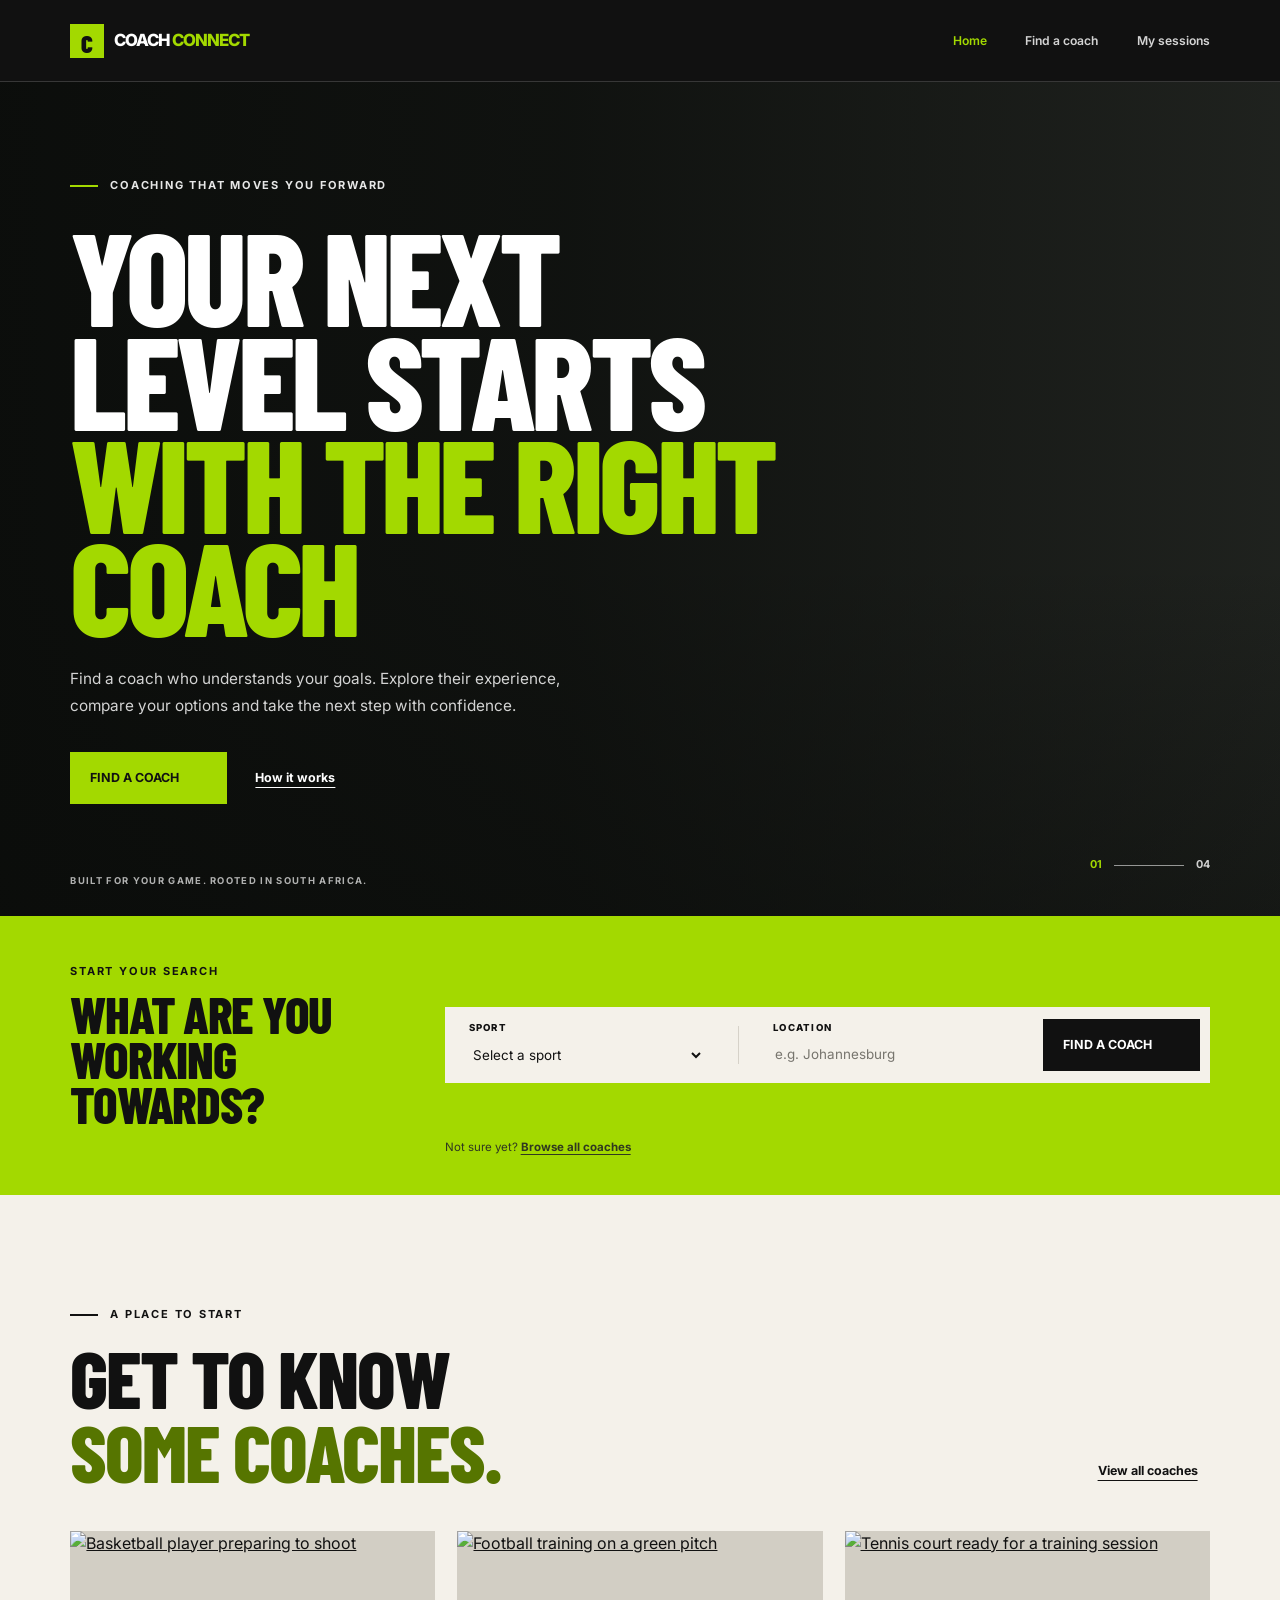
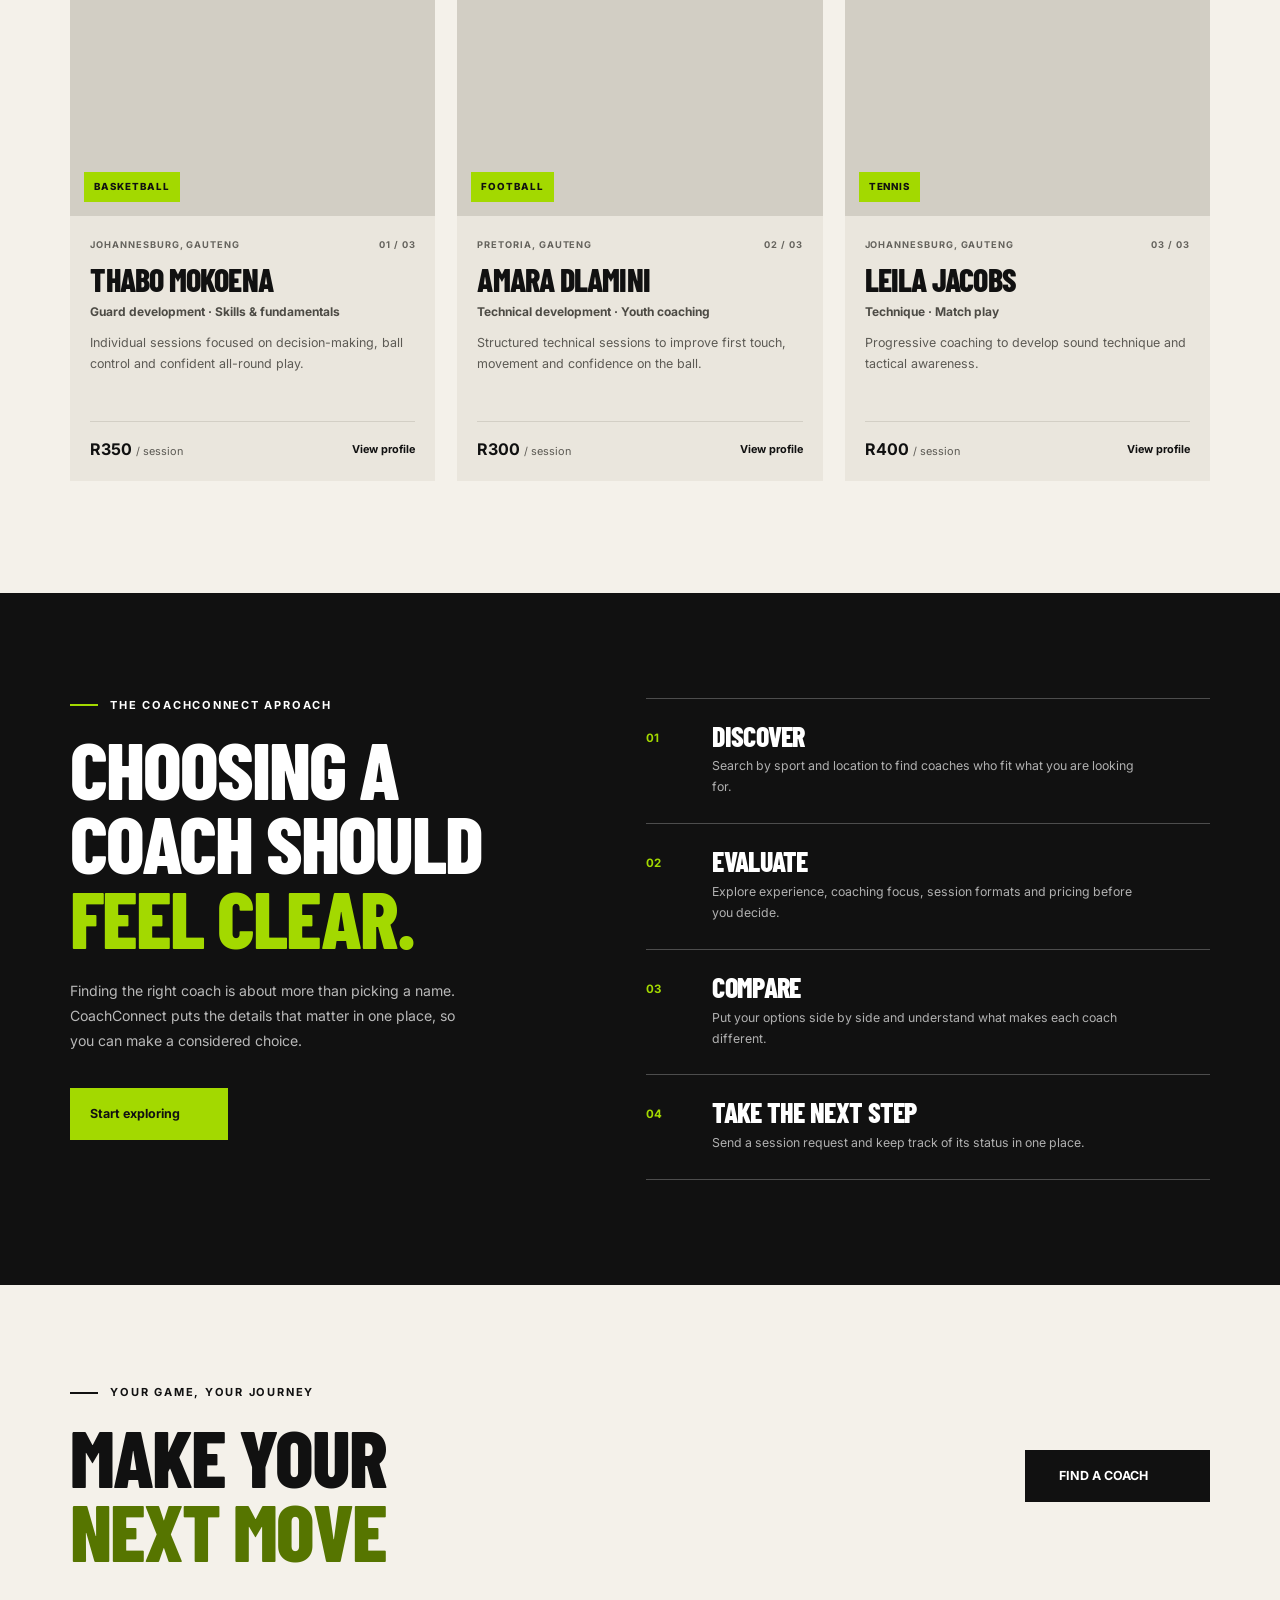
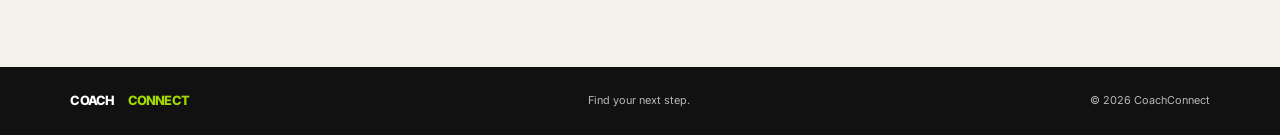
==== commit 31b0e541: "Working on My sessions page -had to fix consistency with css styling -Homepage connection with coach" ====
--- a/html/index.html
+++ b/html/index.html
@@ -10,7 +10,10 @@
     <link rel="preconnect" href="https://fonts.gstatic.com" crossorigin>
     <link href="https://fonts.googleapis.com/css2?family=Barlow+Condensed:wght@500;600;700;800&family=Inter:wght@400;500;600;700&display=swap" rel="stylesheet">
     <link rel="stylesheet" href="/css/style.css">
-    <script type="module" src="/js/main.js"></script>
+    <script type="module" src="../js/main.js"></script>
+    <script type="module" src="../js/featured-coaches.js"></script>
+  
+ 
 
 </head>
 
@@ -96,58 +99,7 @@
             </div>
 
             <div class="coach-grid">
-                <article class="coach-card">
-                   <a class="coach-image-link" href="/html/coach-profile.html" aria-label="View the basketball coaching profile">
-                      <img src="/myAssets/images/images.jpg" alt="Basketball player preparing to shoot during training" loading="lazy">
-                      <span class="coach-sport-tag">BASKETBALL</span>
-                   </a>
-                   <div class="coach-card-body">
-                      <div class="coach-card-topline"><span>JOHANNESBURG, GP</span><span>01 / 03</span></div>
-                      <h3>Thabo Mokoena</h3>
-                      <p class="coach-speciality">Guard development · Skills & fundamentals</p>
-                      <p class="coach-description">Individual sessions focused on decision-making, ball control and building confident all-round players.</p>
-                      <div class="coach-card-footer">
-                           <span><strong>R350</strong> <small>/ session</small></span>
-                           <a href="/html/coach-profile.html" aria-label="View Thabo Mokoena's profile">View profile <span aria-hidden="true"></span></a>
-                        </div>
-                    </div>
-                </article>
-
-                <article class="coach-card">
-                    <a class="coach-image-link" href="/html/coach-profile.html" aria-label="View the football coaching profile">
-                      <!--Find a new image-->
-                        <img src="https://images.unsplash.com/photo-1522778119026-d647f0596c20?auto=format&fit=crop&w=900&q=85" alt="Football training on a green pitch" loading="lazy">
-                      <span class="coach-sport-tag">FOOTBALL</span>
-                    </a>
-                    <div class="coach-card-body">
-                        <div class="coach-card-topline"><span>PRETORIA, GP</span><span>02 / 03</span></div>
-                        <h3>Amara Dlamini</h3>
-                        <p class="coach-speciality">Technical development · Youth coaching</p>
-                        <p class="coach-description">Structured technical sessions designed to improve first touch, movement and confidence on the ball.</p>
-                        <div class="coach-card-footer">
-                           <span><strong>R300</strong> <small>/ session</small></span>
-                           <a href="/html/coach-profile.html" aria-label="View Amara Dlamini's profile">View profile <span aria-hidden="true"></span></a>
-                        </div>
-                    </div>
-                </article>
-
-               <article class="coach-card">
-                    <a class="coach-image-link" href="/html/coach-profile.html" aria-label="View the tennis coaching profile">
-                      <!--Find a new image-->
-                        <img src="https://images.unsplash.com/photo-1622279457486-62dcc4a431d6?auto=format&fit=crop&w=900&q=85" alt="Tennis court ready for a training session" loading="lazy">
-                        <span class="coach-sport-tag">TENNIS</span>
-                    </a>
-                    <div class="coach-card-body">
-                        <div class="coach-card-topline"><span>JOHANNESBURG, GP</span><span>03 / 03</span></div>
-                        <h3>Leila Jacobs</h3>
-                        <p class="coach-speciality">Beginner to intermediate · Match play</p>
-                        <p class="coach-description">Patient, progressive coaching that helps players develop sound technique and tactical awareness.</p>
-                        <div class="coach-card-footer">
-                           <span><strong>R400</strong> <small>/ session</small></span>
-                           <a href="/html/coach-profile.html" aria-label="View Leila Jacobs's profile">View profile <span aria-hidden="true"></span></a>
-                        </div>
-                    </div>
-                </article>
+                
             </div>
         </section>
 
--- a/css/style.css
+++ b/css/style.css
@@ -558,3 +558,1297 @@
   }
 }
 
+/*FIND A COACH PAGE*/
+.find-hero{
+  position:relative;
+  overflow:hidden;
+  background:var(--color-ink);
+  color:var(--color-white)
+}
+
+.find-hero:after{
+  position:absolute;
+  top:-80px;right:7%;
+  width:360px;
+  height:360px;
+  border:1px solid rgba(163,217,0,.28);
+  border-radius:50%;
+  content:"";
+  box-shadow:0 0 0 48px rgba(163,217,0,.035),0 0 0 96px rgba(163,217,0,.025)
+}
+
+.find-hero-inner{
+  position:relative;z-index:1;padding-block:82px 88px
+}
+
+.find-hero h1{
+  margin:0;font-size:clamp(5rem,10vw,9.5rem)
+}
+
+.find-hero h1 span{
+  color:var(--color-accent)
+}
+
+.find-hero-inner>p:last-child{
+  max-width:510px;margin:24px 0 0;color:rgba(255,255,255,.72);font-size:.92rem;line-height:1.75
+}
+
+.find-hero-index{
+  position:absolute;
+  right:var(--page-gutter);
+  bottom:28px;
+  color:rgba(255,255,255,.55);
+  font-size:.6rem;font-weight:700;
+  letter-spacing:.14em
+}
+
+.directory-section{
+  padding-block:86px 90px
+}
+
+.directory-heading{
+  display:flex;align-items:end;justify-content:space-between;gap:35px;margin-bottom:38px
+}
+
+.directory-heading h2{
+  margin:0;font-size:clamp(3.8rem,7vw,6.3rem)
+}
+
+.directory-heading h2 span,.comparison-heading h2 span{
+  color:var(--color-accent-dark)
+}
+
+.directory-intro{
+  max-width:380px;margin:0 0 7px;color:var(--color-muted);font-size:.83rem;line-height:1.75
+}
+
+.filter-panel{
+  display:grid;
+  grid-template-columns:minmax(220px,1.5fr) repeat(3,minmax(130px,1fr)) auto;
+  align-items:end;gap:12px;padding:20px;background:#EAE6DD;
+  border:1px solid var(--color-line)
+}
+
+.filter-label{
+  display:block;
+  margin-bottom:8px;
+  font-size:.61rem;
+  font-weight:800;
+  letter-spacing:.12em
+}
+
+.search-input-wrap{
+  display:flex;
+  min-height:48px;
+  align-items:center;
+  gap:9px;padding:0 12px;
+  background:var(--color-paper);
+  border:1px solid #D4D0C6}
+
+.search-input-wrap>span{
+  color:#626057;
+  font-size:1.35rem
+}
+
+.search-input-wrap input{
+  width:100%;min-width:0;
+  border:0;outline:0;
+  background:transparent;
+  color:var(--color-ink);
+  font-size:.75rem
+}
+
+.filter-control select{
+  width:100%;
+  min-height:48px;
+  padding:0 10px;
+  border:1px solid #D4D0C6;
+  border-radius:0;
+  background:var(--color-paper);
+  color:var(--color-ink);
+  font-size:.73rem
+}
+
+.filter-actions{
+  display:grid;
+  gap:7px
+}
+
+.filter-submit{
+  min-height:48px;
+  padding:11px 13px;
+  gap:12px;
+  white-space:nowrap;
+  font-size:.68rem
+}
+
+.reset-filters{
+  min-height:28px;
+  border:0;
+  background:transparent;
+  color:#55534D;
+  font-size:.68rem;font-weight:700;
+  text-decoration:underline;
+  text-underline-offset:3px;
+  cursor:pointer
+}
+
+.results-toolbar{
+  display:flex;
+  align-items:center;
+  justify-content:space-between;
+  gap:20px;
+  padding-block:25px 18px
+}
+
+.result-count{
+  margin:0;
+  font-size:.76rem;
+  font-weight:700
+}
+
+.sort-control{
+  display:flex;
+  align-items:center;
+  gap:12px
+}
+
+.sort-control span{
+  color:#66645D;
+  font-size:.59rem;
+  font-weight:800;
+  letter-spacing:.1em
+}
+
+.sort-control select{
+  min-height:38px;
+  padding:0 10px;
+  border:1px solid var(--color-line);
+  border-radius:0;
+  background:transparent;
+  color:var(--color-ink);
+  font-size:.7rem
+}
+
+.directory-grid{
+  display:grid;
+  grid-template-columns:repeat(3,minmax(0,1fr));
+  gap:20px
+}
+
+.directory-card{
+  min-width:0;
+  background:#EAE6DD;
+  border:1px solid #E0DCD2
+}
+
+.directory-card-image{
+  position:relative;
+  display:block;
+  height:225px;
+  overflow:hidden;
+  background:#D2CEC4
+}
+
+.directory-card-image img{
+  width:100%;
+  height:100%;
+  object-fit:cover;
+  transition:transform .45s ease
+}
+
+.directory-card:hover .directory-card-image img{transform:scale(1.04)}
+
+.directory-sport-tag{
+  position:absolute;
+  left:13px;
+  bottom:13px;
+  padding:7px 10px;
+  background:var(--color-accent);
+  color:var(--color-ink);
+  font-size:.6rem;
+  font-weight:800;
+  letter-spacing:.09em
+}
+
+.directory-card-body{padding:18px}
+
+.directory-card-meta{
+  display:flex;
+  justify-content:space-between;
+  gap:8px;
+  margin-bottom:12px;
+  color:#68665E;
+  font-size:.55rem;
+  font-weight:700;
+  letter-spacing:.08em
+}
+
+.directory-card h3{
+  margin:0 0 7px;
+  font-size:1.9rem
+}
+
+.directory-speciality{
+  margin:0 0 10px;
+  color:#4F4D47;
+  font-size:.72rem;
+  font-weight:700
+}
+
+.directory-bio{
+  min-height:64px;
+  margin:0;
+  color:#5D5B54;
+  font-size:.72rem;
+  line-height:1.65
+}
+
+.directory-facts{
+  display:grid;
+  grid-template-columns:1fr 1fr;
+  gap:10px;margin-top:16px;
+  padding-block:13px;
+  border-top:1px solid #D3CFC5;
+  border-bottom:1px solid #D3CFC5
+}
+
+.directory-facts span{
+  display:grid;
+  gap:3px;
+  font-size:.68rem;
+  font-weight:600
+}
+
+.directory-facts small{
+  color:#66645D;
+  font-size:.55rem;
+  font-weight:800;
+  letter-spacing:.1em}
+
+.directory-card-footer{
+  display:flex;
+  align-items:center;
+  justify-content:space-between;
+  gap:8px;
+  padding-top:14px
+}
+
+.directory-price{
+  display:flex;
+  align-items:baseline;
+  gap:5px;
+  margin:0
+}
+
+.directory-price strong{font-size:1rem}
+
+.directory-price span{
+  color:#68665E;
+  font-size:.63rem}
+
+.profile-link{
+  font-size:.67rem;
+  font-weight:700;
+  text-decoration:none}
+
+.profile-link:hover{
+  text-decoration:underline;
+  text-underline-offset:4px
+}
+
+.compare-checkbox{
+  display:flex;
+  min-height:44px;
+  align-items:center;
+  gap:9px;
+  margin-top:10px;
+  color:#494740;
+  font-size:.68rem;
+  font-weight:700;
+  cursor:pointer
+}
+
+.compare-checkbox input{
+  width:17px;
+  height:17px;
+  margin:0;
+  accent-color:var(--color-accent-dark)
+}
+
+
+.empty-state{
+  padding:70px 20px;
+  text-align:center;
+  background:#EAE6DD
+}
+
+.empty-state[hidden],.compare-tray[hidden],.compare-panel[hidden]{display:none}
+
+.empty-state-mark{
+  display:inline-grid;
+  width:48px;height:48px;
+  place-items:center;
+  margin-bottom:16px;
+  background:var(--color-accent);
+  font-family:var(--font-heading);
+  font-size:2rem;
+  font-weight:800
+}
+
+.empty-state h3{
+  margin:0 0 10px;
+  font-size:2.4rem
+}
+
+.empty-state p{
+  color:var(--color-muted);
+  font-size:.8rem
+}
+
+.empty-state .button{margin-top:8px}
+
+.compare-tray{
+  position:sticky;
+  z-index:10;
+  bottom:14px;
+  display:flex;
+  align-items:center;
+  gap:20px;
+  margin-top:28px;
+  padding:16px 18px;
+  background:var(--color-ink);
+  color:var(--color-white);
+  box-shadow:0 8px 30px rgba(0,0,0,.18)
+}
+
+.compare-tray-copy{
+  display:grid;
+  gap:2px;
+  min-width:150px
+}
+
+.compare-tray-label{
+  color:var(--color-accent);
+  font-size:.56rem;
+  font-weight:800;
+  letter-spacing:.12em
+}
+
+.compare-tray-copy strong{font-size:.73rem}
+
+.compare-tray-names{
+  flex:1;
+  color:rgba(255,255,255,.75);
+  font-size:.7rem
+}
+
+.compare-tray .button{
+  min-height:42px;
+  padding:10px 14px;
+  gap:12px;
+  font-size:.68rem
+}
+
+.compare-tray .button:disabled{
+  opacity:.45;
+  cursor:not-allowed;
+  transform:none
+}
+
+.compare-clear{
+  min-height:40px;
+  padding:8px;
+  border:0;
+  background:transparent;
+  color:rgba(255,255,255,.8);
+  font-size:.65rem;
+  text-decoration:underline;
+  text-underline-offset:3px;
+  cursor:pointer
+}
+
+.compare-panel{padding-block:20px 85px}
+
+.comparison-heading{
+  display:flex;
+  align-items:end;
+  justify-content:space-between;
+  gap:20px;
+  margin-bottom:28px
+}
+
+.comparison-heading h2{
+  margin:0;
+  font-size:clamp(3rem,6vw,5rem)
+}
+
+.comparison-close{
+  min-height:42px;
+  padding:8px 12px;
+  border:1px solid var(--color-ink);
+  background:transparent;
+  font-size:.68rem;
+  font-weight:700;
+  cursor:pointer
+}
+
+.comparison-table-wrap{overflow-x:auto}
+
+.comparison-table{
+  width:100%;
+  border-collapse:collapse;
+  background:#EAE6DD;
+  text-align:left
+}
+
+.comparison-table th,.comparison-table td{
+  min-width:150px;
+  padding:16px;
+  border-bottom:1px solid #D2CEC4;
+  font-size:.75rem
+}
+
+.comparison-table thead th{
+  background:var(--color-ink);
+  color:var(--color-white);
+  font-size:.72rem
+}
+
+.comparison-table thead th:first-child{color:var(--color-accent)}
+
+.comparison-table tbody th{
+  width:180px;
+  color:#55534D;
+  font-size:.65rem;
+  text-transform:uppercase
+}
+
+@media(max-width:1050px){
+  .filter-panel{grid-template-columns:repeat(2,minmax(0,1fr))}
+  .filter-search{grid-column:span 2}
+  .filter-actions{
+    display:flex;
+    align-items:center;
+    justify-content:flex-end;
+    grid-column:span 2
+  }
+  .directory-grid{
+    grid-template-columns:repeat(2,minmax(0,1fr))
+  }
+}
+
+@media(max-width:700px){
+  .find-hero-inner{padding-block:68px 76px}
+  .find-hero h1{font-size:clamp(5rem,20vw,7rem)}
+  .directory-section{padding-block:65px 70px}
+  .directory-heading{
+    align-items:flex-start;
+    flex-direction:column;
+    gap:14px}
+    .directory-heading h2{font-size:clamp(3.8rem,15vw,5.3rem)}
+    .filter-panel{
+      grid-template-columns:1fr;
+      padding:15px
+    }
+    .filter-search,.filter-actions{grid-column:auto}
+    .filter-actions{display:grid}
+    .results-toolbar{
+      align-items:flex-start;
+      flex-direction:column;gap:12px
+    }
+    .directory-grid{grid-template-columns:1fr;gap:17px}
+    .directory-card-image{height:245px}
+    .directory-bio{min-height:0}
+    .compare-tray{
+      bottom:8px;
+      flex-wrap:wrap;
+      gap:10px;
+      padding:13px
+    }
+    .compare-tray-copy{flex:1}
+    .compare-tray-names{order:3;flex-basis:100%}
+    .compare-tray .button{flex:1}
+    .comparison-heading{align-items:flex-start;flex-direction:column}
+    .comparison-table th,
+    .comparison-table td{min-width:135px;padding:12px}
+  }
+
+@media(prefers-reduced-motion:reduce){
+  .directory-card-image img{transition:none}}
+
+/* COACH PROFILE PAGE */
+.profile-page{padding-top:34px}
+
+.profile-topline{display:flex;
+  align-items:center;
+  justify-content:space-between;
+  gap:20px;margin-bottom:32px
+}
+
+.profile-topline .eyebrow{
+  margin:0;
+  color:var(--color-muted)
+}
+
+.profile-status{
+  margin:0 auto 44px;
+  padding:22px 24px;
+  background:#EAE6DD;
+  border-left:4px solid var(--color-accent-dark);
+  font-size:.86rem
+}
+
+.profile-status.notice-error{border-left-color:#A43B2E}
+
+.profile-content[hidden]{display:none}
+
+.profile-hero{
+  display:grid;
+  grid-template-columns:1.02fr .98fr;
+  align-items:center;
+  gap:clamp(35px,6vw,86px);
+  padding-bottom:70px
+}
+
+.profile-hero-copy{padding-block:22px}
+
+.profile-location{margin-bottom:18px;color:var(--color-muted);
+  font-size:.66rem;
+  font-weight:800;
+  letter-spacing:.13em
+}
+
+.profile-hero h1{
+  max-width:700px;
+  margin:0 0 16px;
+  font-size:clamp(4.6rem,8.2vw,8.3rem);
+  overflow-wrap:anywhere
+}
+
+.profile-focus{
+  margin:0 0 22px;
+  font-size:.9rem;
+  font-weight:700
+}
+
+.profile-intro{
+  max-width:540px;
+  margin:0;
+  color:#55534D;
+  font-size:.91rem;
+  line-height:1.85
+}
+
+.profile-hero-actions{
+  display:flex;
+  align-items:center;
+  flex-wrap:wrap;
+  gap:22px;
+  margin-top:30px
+}
+
+.profile-portrait{
+  position:relative;
+  min-height:490px;
+  margin:0;
+  background:#D6D2C9;
+  overflow:hidden
+}
+
+.profile-portrait img{
+  width:100%;
+  height:100%;
+  min-height:490px;
+  max-height:620px;
+  object-fit:cover
+}
+
+.profile-portrait figcaption{
+  position:absolute;
+  right:0;
+  bottom:0;
+  padding:12px 16px;
+  background:var(--color-ink);
+  color:var(--color-white);
+  font-size:.62rem;
+  font-weight:700;
+  letter-spacing:.08em;
+  text-transform:uppercase
+}
+
+.profile-facts-band{
+  background:var(--color-ink);
+  color:var(--color-white)
+}
+
+.profile-facts{
+  display:grid;
+  grid-template-columns:repeat(4,1fr);
+  gap:24px;
+  padding-block:28px
+}
+
+.profile-facts>div{
+  display:grid;
+  gap:6px;
+  padding-left:18px;
+  border-left:2px solid var(--color-accent)
+}
+
+.profile-facts span{
+  color:rgba(255,255,255,.6);
+  font-size:.59rem;
+  font-weight:800;
+  letter-spacing:.12em
+}
+
+.profile-facts strong{
+  font-family:var(--font-heading);
+  font-size:1.75rem;
+  line-height:1.1;
+  text-transform:uppercase
+}
+
+.profile-details{
+  display:grid;
+  grid-template-columns:minmax(0,1.35fr) minmax(280px,.65fr);
+  gap:clamp(40px,8vw,115px);
+  padding-block:90px
+}
+
+.profile-main-column{
+  display:grid;
+  align-content:start;
+  gap:70px
+}
+
+.profile-section-block .eyebrow{color:var(--color-muted)}
+
+.profile-section-block h2{
+  max-width:700px;
+  margin:0 0 22px;
+  font-size:clamp(3.5rem,6vw,5.6rem)
+}
+
+.profile-section-block h2 span{color:var(--color-accent-dark)}
+
+.profile-section-block>p:last-child{
+  max-width:680px;
+  margin:0;
+  color:#55534D;
+  font-size:.9rem;
+  line-height:1.9
+}
+.approach-list{
+  display:grid;
+  gap:0;
+  margin:0;
+  padding:0;
+  list-style:none;
+  border-top:1px solid var(--color-line)
+}
+
+.approach-list li{
+  display:grid;
+  grid-template-columns:42px 1fr;
+  gap:15px;
+  align-items:start;
+  padding:18px 0;
+  border-bottom:1px solid var(--color-line)
+}
+
+.approach-number{
+  color:var(--color-accent-dark);
+  font-size:.7rem;
+  font-weight:800
+}
+
+.approach-list p{
+  margin:0;
+  font-size:.86rem;
+  font-weight:600;
+  line-height:1.65
+}
+
+.profile-info-card{
+  position:sticky;
+  top:25px;
+  padding:28px;
+  background:#EAE6DD;
+  border:1px solid #DEDAD0
+}
+
+.profile-info-card .eyebrow{
+  margin-bottom:14px;
+  color:var(--color-muted)
+}
+
+.profile-info-card h3{
+  margin:0 0 14px;
+  font-size:2.3rem
+}
+
+.profile-info-card>p:not(.eyebrow):not(.profile-small-label):not(.profile-rate){
+  color:#55534D;
+  font-size:.77rem;
+  line-height:1.75
+}
+
+.profile-session-types{
+  display:flex;
+  flex-wrap:wrap;
+  gap:7px;
+  margin-top:15px
+}
+
+.session-type-tag{
+  padding:7px 10px;
+  background:var(--color-paper);
+  font-size:.63rem;
+  font-weight:700
+}
+
+.profile-card-divider{
+  height:1px;
+  margin:21px 0;
+  background:#D1CDC3
+}
+
+.profile-small-label{
+  margin:0 0 7px;
+  font-size:.59rem;
+  font-weight:800;
+  letter-spacing:.12em
+}
+
+.profile-rate{
+  display:flex;
+  align-items:baseline;
+  gap:5px;
+  margin:22px 0 15px
+}
+
+.profile-rate strong{
+  font-family:var(--font-heading);
+  font-size:2.4rem;
+  line-height:1
+}
+
+.profile-rate span{
+  color:var(--color-muted);
+  font-size:.7rem
+}
+
+.profile-card-button{
+  width:100%;
+  justify-content:space-between
+}
+
+.profile-demo-note{
+  padding-block:25px;
+  background:#E5E1D8;
+  border-top:1px solid var(--color-line)
+}
+
+.profile-demo-note .content-width{
+  display:grid;
+  grid-template-columns:180px 1fr;
+  gap:22px;
+  align-items:start
+}
+
+.profile-demo-note strong{
+  font-size:.72rem;
+  text-transform:uppercase}
+
+.profile-demo-note p{
+  max-width:850px;
+  margin:0;
+  color:#55534D;
+  font-size:.7rem;
+  line-height:1.75
+}
+
+@media(max-width:900px){
+  .profile-hero{
+    grid-template-columns:1fr  .85fr;
+    gap:30px
+  }
+  .profile-portrait,.profile-portrait img{min-height:400px}
+  .profile-facts{grid-template-columns:repeat(2,1fr)}
+  .profile-details{
+    grid-template-columns:1fr  .8fr;
+    gap:35px
+  }
+  .profile-info-card{padding:22px}
+}
+
+@media(max-width:700px){
+  .profile-page{padding-top:24px}
+  .profile-topline{
+    align-items:flex-start;
+    flex-direction:column;
+    gap:18px;
+    margin-bottom:22px
+  }
+  .profile-hero{
+    grid-template-columns:1fr;
+    gap:28px;
+    padding-bottom:42px
+  }
+  .profile-hero-copy{padding:0}
+  .profile-hero h1{font-size:clamp(4.5rem,18vw,6.8rem)}
+  .profile-intro{font-size:.84rem}
+  .profile-hero-actions{
+    align-items:flex-start;
+    flex-direction:column;
+    gap:17px
+  }
+  .profile-portrait,.profile-portrait img{
+    min-height:310px;
+    max-height:420px
+  }
+  .profile-facts{
+    gap:20px 12px;
+    padding-block:23px
+  }
+  .profile-facts>div{padding-left:12px}
+  .profile-facts strong{font-size:1.5rem}
+  .profile-details{
+    grid-template-columns:1fr;
+    gap:45px;
+    padding-block:65px
+  }
+  .profile-main-column{gap:52px}
+  .profile-section-block h2{font-size:clamp(3.5rem,14vw,5rem)}
+  .profile-info-card{
+    position:static;
+    padding:23px
+  }
+  .profile-demo-note .content-width{
+    grid-template-columns:1fr;
+    gap:8px}
+}
+
+/* SESSION REQUEST PAGE */
+.session-request-page {
+  padding-top: 70px;
+  padding-bottom: 90px;
+}
+
+.session-request-heading {
+  max-width: 650px;
+  margin-bottom: 45px;
+}
+
+.session-request-heading h1 {
+  margin: 12px 0;
+}
+
+.session-request-heading > p:last-child {
+  color: var(--color-muted);
+  line-height: 1.7;
+}
+
+.request-layout {
+  display: grid;
+  grid-template-columns: 0.8fr 1.2fr;
+  gap: 50px;
+  align-items: start;
+}
+
+.request-coach-summary {
+  padding: 30px;
+  background: var(--color-paper);
+  border: 1px solid var(--color-line);
+}
+
+.request-coach-summary h2 {
+  margin: 12px 0;
+}
+
+.request-coach-summary p {
+  line-height: 1.6;
+}
+
+.session-request-form {
+  display: grid;
+  gap: 22px;
+}
+
+.form-heading h2 {
+  margin: 0 0 8px;
+}
+
+.form-heading p {
+  color: var(--color-muted);
+  font-size: 0.9rem;
+}
+
+.form-field {
+  display: grid;
+  gap: 8px;
+}
+
+.form-field label {
+  font-weight: 600;
+  font-size: 0.92rem;
+}
+
+.form-field input,
+.form-field select,
+.form-field textarea {
+  width: 100%;
+  padding: 14px;
+  border: 1px solid var(--color-line);
+  border-radius: 4px;
+  background: var(--color-white);
+  color: var(--color-ink);
+  font: inherit;
+}
+
+.form-field input:focus,
+.form-field select:focus,
+.form-field textarea:focus {
+  outline: 2px solid var(--color-accent);
+  outline-offset: 2px;
+}
+
+.request-disclaimer {
+  padding: 15px;
+  background: var(--color-paper);
+  color: var(--color-muted);
+  font-size: 0.9rem;
+  line-height: 1.6;
+}
+
+.session-request-form .text-link,
+.request-confirmation .text-link {
+  justify-self: start;
+}
+
+.request-status {
+  margin-bottom: 25px;
+  padding: 15px;
+  background: var(--color-paper);
+  border: 1px solid var(--color-line);
+  line-height: 1.5;
+}
+
+.request-status.notice-error {
+  border-color: #c44b4b;
+  color: #a52f2f;
+}
+
+.request-confirmation {
+  max-width: 650px;
+  padding: 40px;
+  border: 1px solid var(--color-line);
+  background: var(--color-paper);
+}
+
+.request-confirmation h2 {
+  margin: 12px 0;
+}
+
+.request-confirmation p {
+  line-height: 1.7;
+}
+
+.request-pending-label {
+  display: inline-block;
+  margin: 15px 0;
+  padding: 8px 14px;
+  border-radius: 30px;
+  background: #fff0d6;
+  color: #855300;
+  font-size: 0.8rem;
+  font-weight: 700;
+  letter-spacing: 0.06em;
+}
+
+@media (max-width: 750px) {
+  .session-request-page {
+    padding-top: 40px;
+  }
+
+  .request-layout {
+    grid-template-columns: 1fr;
+    gap: 30px;
+  }
+
+  .request-coach-summary {
+    padding: 22px;
+  }
+
+  .request-confirmation {
+    padding: 25px;
+  }
+}
+
+
+/* MY SESSIONS PAGE */
+.page-shell.my-sessions-page {
+  min-height: 65vh;
+  width: min(var(--content-width), calc(100% - (var(--page-gutter) * 2)));
+  margin-inline: auto;
+  padding-top: 85px;
+  padding-bottom: 105px;
+}
+
+.my-sessions-page > .eyebrow {
+  margin-bottom: 22px;
+  color: var(--color-muted);
+}
+
+.my-sessions-page > h1 {
+  max-width: 850px;
+  margin: 0 0 22px;
+  font-size: clamp(5rem, 10vw, 9rem);
+  line-height: .82;
+  letter-spacing: -.035em;
+}
+
+.page-lead {
+  max-width: 510px;
+  margin: 28px 0 0;
+  color: var(--color-muted);
+  font-size: .9rem;
+  line-height: 1.8;
+}
+
+.sessions-section {
+  margin-top: 85px;
+}
+
+.sessions-section-heading {
+  display: flex;
+  align-items: end;
+  justify-content: space-between;
+  gap: 30px;
+  margin-bottom: 30px;
+  padding-bottom: 24px;
+  border-bottom: 1px solid var(--color-line);
+}
+
+.sessions-section-heading .eyebrow {
+  margin-bottom: 14px;
+  color: var(--color-muted);
+}
+
+.sessions-section-heading h2 {
+  margin: 0;
+  font-size: clamp(3.2rem, 5.5vw, 5rem);
+  line-height: .9;
+  color: var(--color-ink);
+}
+
+.sessions-section-heading .button {
+  flex-shrink: 0;
+  margin-bottom: 4px;
+}
+
+/* Loading and notification messages */
+
+.notice {
+  margin-bottom: 25px;
+  padding: 20px 22px;
+  background: #EAE6DD;
+  border-left: 3px solid var(--color-accent);
+  color: var(--color-ink);
+  font-size: .8rem;
+  line-height: 1.7;
+}
+
+.notice:empty {
+  display: none;
+}
+
+/* Session list */
+
+.sessions-list {
+  display: grid;
+  gap: 18px;
+}
+
+.session-card {
+  display: grid;
+  grid-template-columns: minmax(0, 1fr) auto;
+  gap: 30px;
+  padding: 30px;
+  background: #EAE6DD;
+  border: 1px solid #DEDAD0;
+  transition: border-color .2s ease, transform .2s ease;
+}
+
+.session-card:hover {
+  border-color: var(--color-accent-dark);
+  transform: translateY(-2px);
+}
+
+/* Session details */
+
+.session-card-details {
+  min-width: 0;
+}
+
+.session-card-details h3 {
+  margin: 8px 0 16px;
+  font-size: 2.3rem;
+  line-height: .95;
+}
+
+.session-card-details > p:not(.eyebrow) {
+  margin: 8px 0;
+  color: #55534D;
+  font-size: .8rem;
+  line-height: 1.7;
+}
+
+.session-card-status {
+  display: flex;
+  min-width: 145px;
+  flex-direction: column;
+  align-items: flex-end;
+  justify-content: space-between;
+  gap: 20px;
+}
+
+.session-status {
+  display: inline-block;
+  padding: 8px 12px;
+  border-radius: 0;
+  font-size: .59rem;
+  font-weight: 800;
+  letter-spacing: .1em;
+  text-transform: uppercase;
+}
+
+.status-pending {
+  background: #F2E4C8;
+  color: #79520C;
+}
+
+.status-accepted {
+  background: #DCE8C6;
+  color: #405D12;
+}
+
+.status-declined {
+  background: #EBD8D4;
+  color: #8B352B;
+}
+
+.status-cancelled {
+  background: #DDDAD3;
+  color: #55534D;
+}
+
+.session-card-price {
+  font-family: var(--font-heading);
+  font-size: 2rem;
+  font-weight: 800;
+  line-height: 1;
+  text-transform: uppercase;
+}
+
+.session-card-message {
+  grid-column: 1 / -1;
+  margin: 0;
+  padding-top: 18px;
+  border-top: 1px solid #D3CFC5;
+  color: var(--color-muted);
+  font-size: .78rem;
+  line-height: 1.75;
+}
+
+/* Responsive design */
+
+@media (max-width: 900px) {
+
+  .page-shell.my-sessions-page {
+    padding-top: 70px;
+  }
+
+  .sessions-section {
+    margin-top: 65px;
+  }
+
+  .session-card {
+    padding: 25px;
+    gap: 20px;
+  }
+
+}
+
+@media (max-width: 700px) {
+
+  .page-shell.my-sessions-page {
+    padding-top: 48px;
+    padding-bottom: 75px;
+  }
+
+  .my-sessions-page > h1 {
+    font-size: clamp(4.5rem, 17vw, 6.5rem);
+  }
+
+  .page-lead {
+    font-size: .85rem;
+  }
+
+  .sessions-section {
+    margin-top: 60px;
+  }
+
+  .sessions-section-heading {
+    align-items: flex-start;
+    flex-direction: column;
+    gap: 22px;
+    margin-bottom: 24px;
+  }
+
+  .sessions-section-heading h2 {
+    font-size: clamp(3.2rem, 13vw, 4.3rem);
+  }
+
+  .sessions-section-heading .button {
+    width: 100%;
+  }
+
+  .session-card {
+    grid-template-columns: 1fr;
+    gap: 20px;
+    padding: 22px;
+  }
+
+  .session-card-details h3 {
+    font-size: 2rem;
+  }
+
+  .session-card-status {
+    min-width: 0;
+    flex-direction: row;
+    align-items: center;
+    justify-content: space-between;
+    padding-top: 17px;
+    border-top: 1px solid #D3CFC5;
+  }
+
+  .session-card-price {
+    font-size: 1.7rem;
+  }
+
+  .session-card-message {
+    grid-column: auto;
+  }
+
+}
+
+@media (prefers-reduced-motion: reduce) {
+
+  .session-card {
+    transition: none;
+  }
+
+}
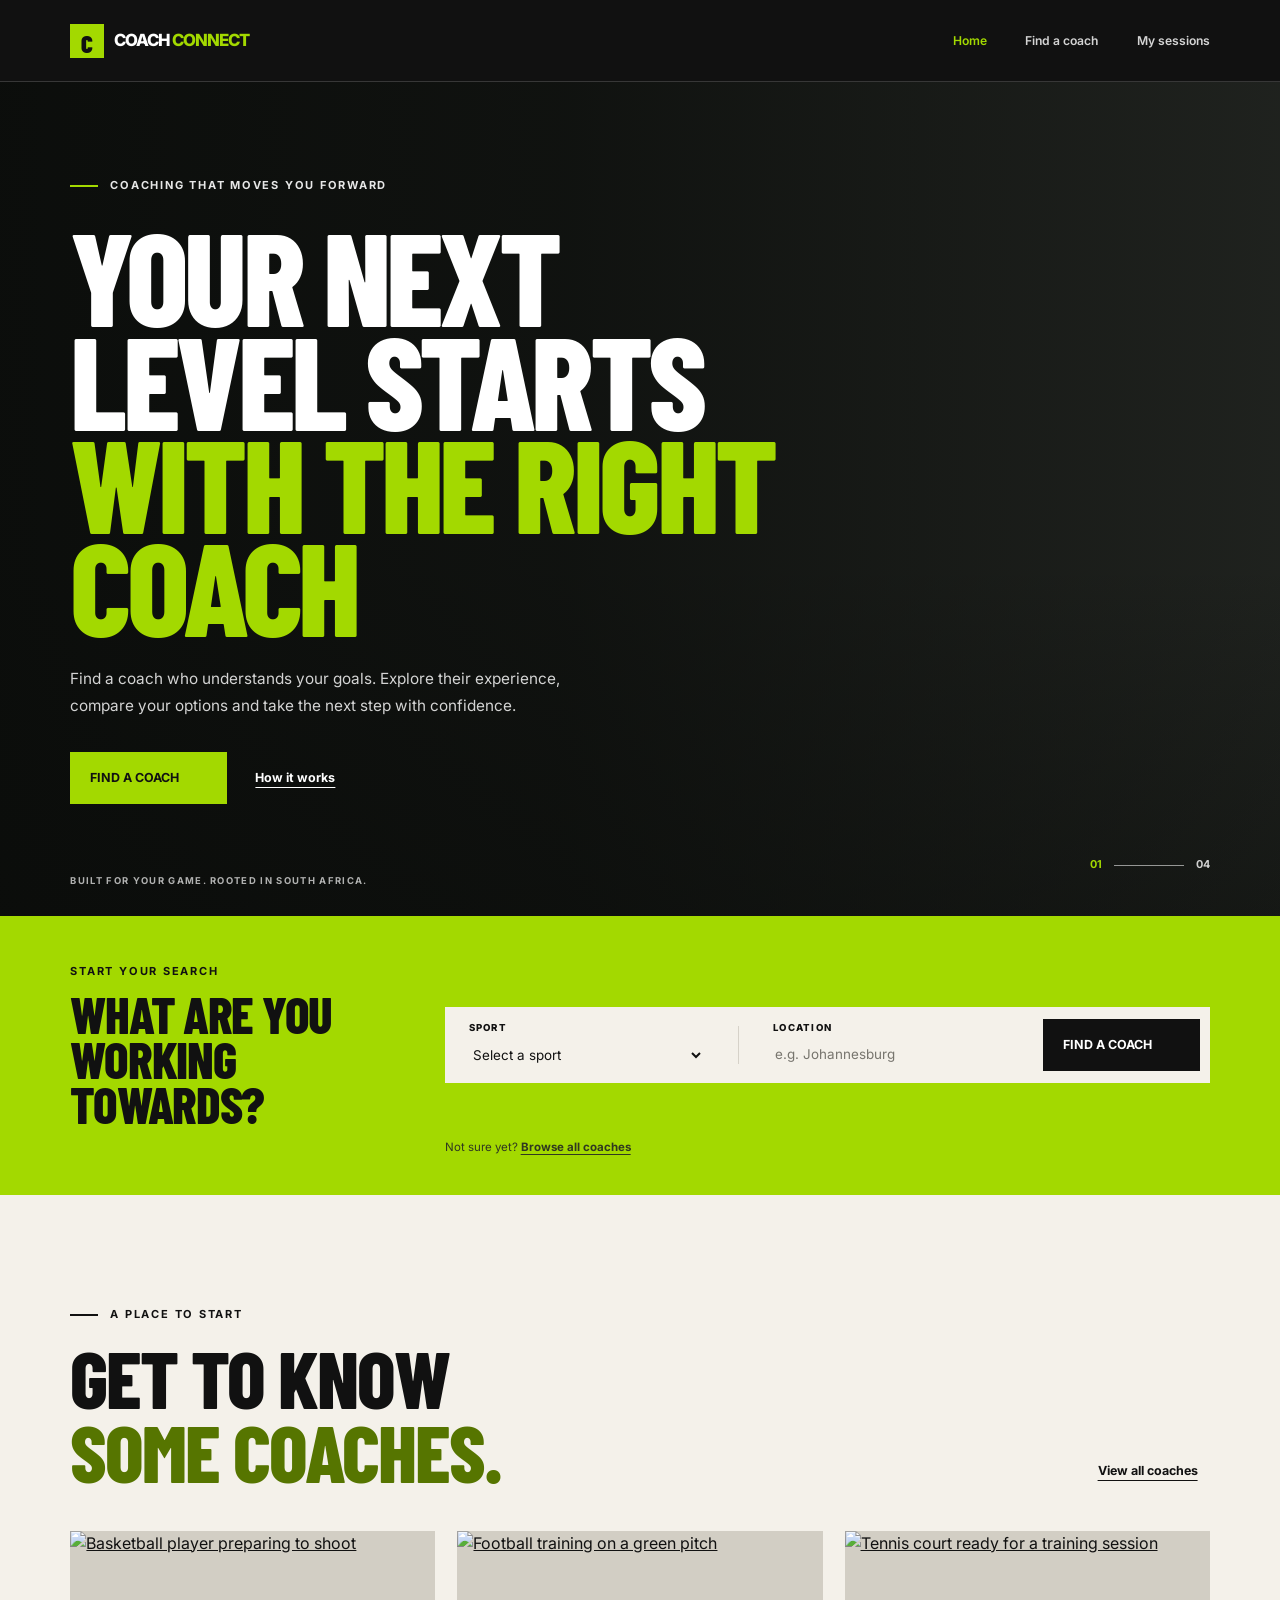
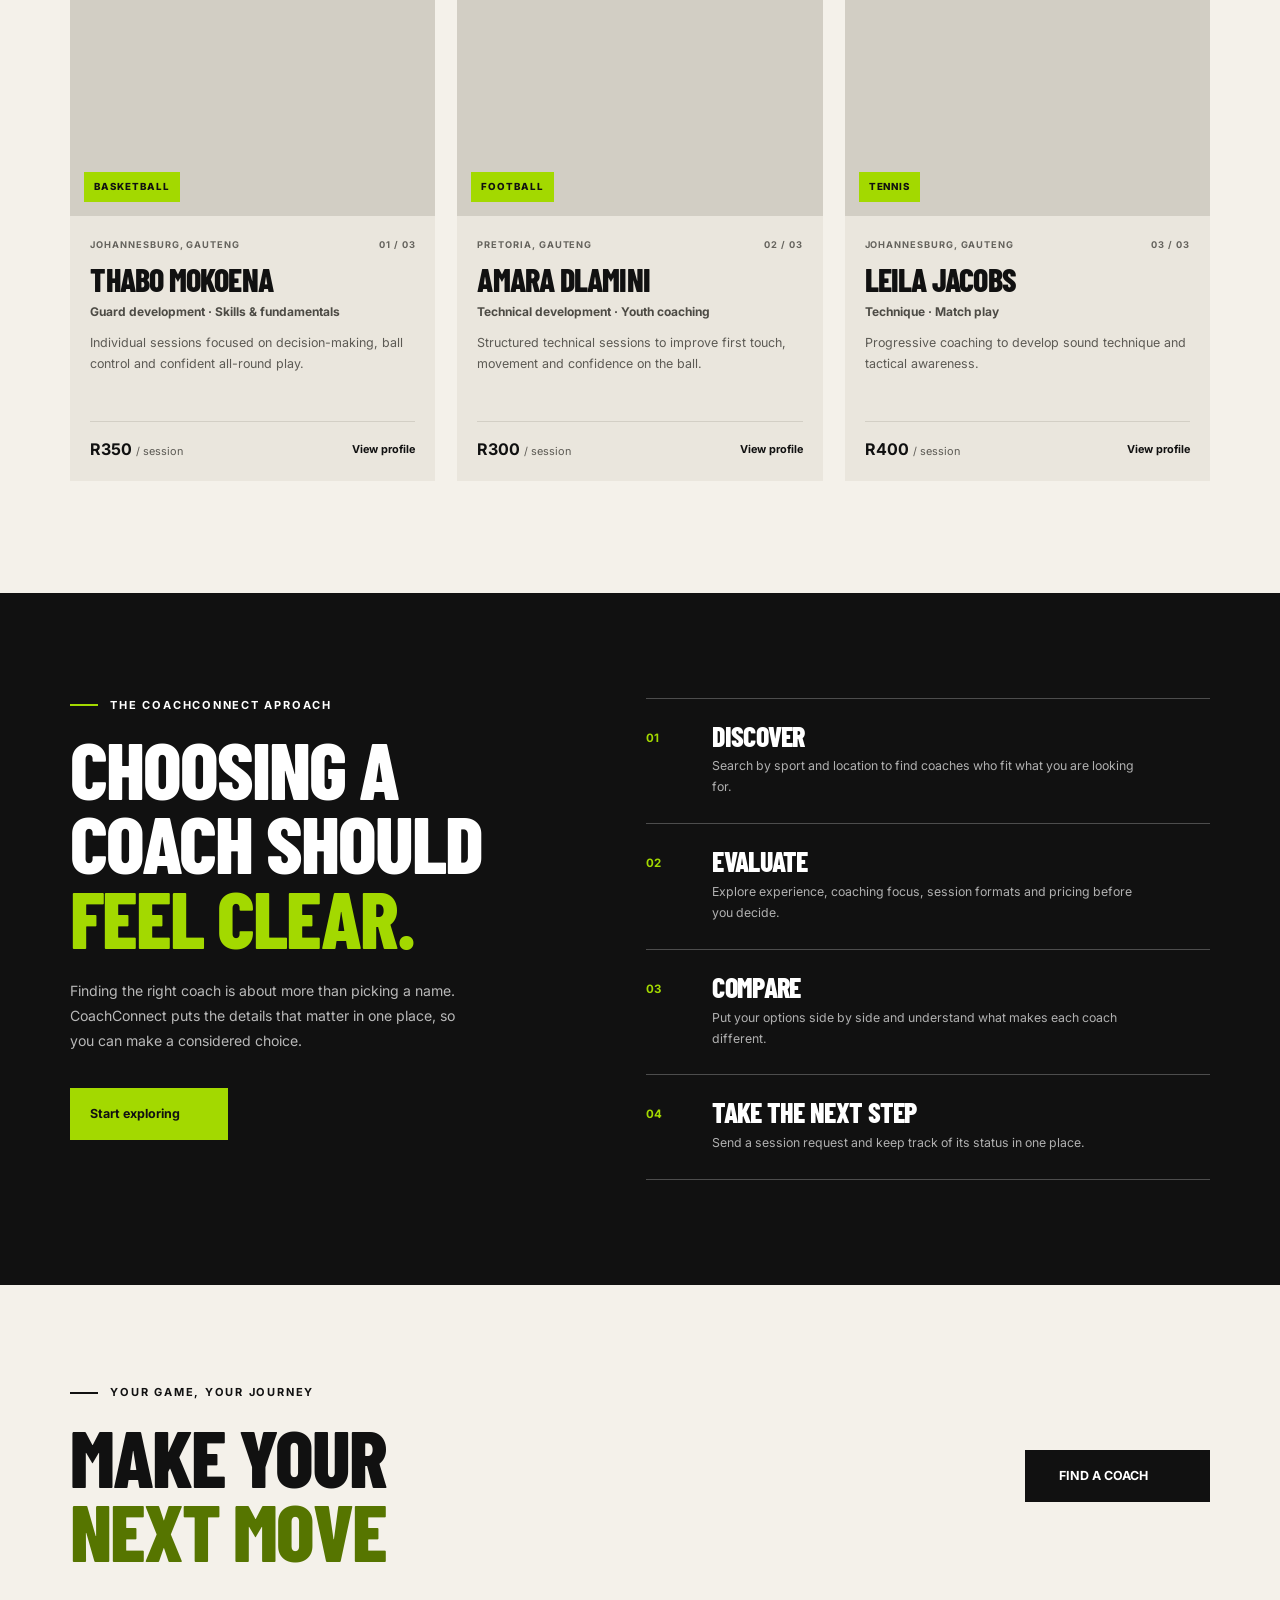
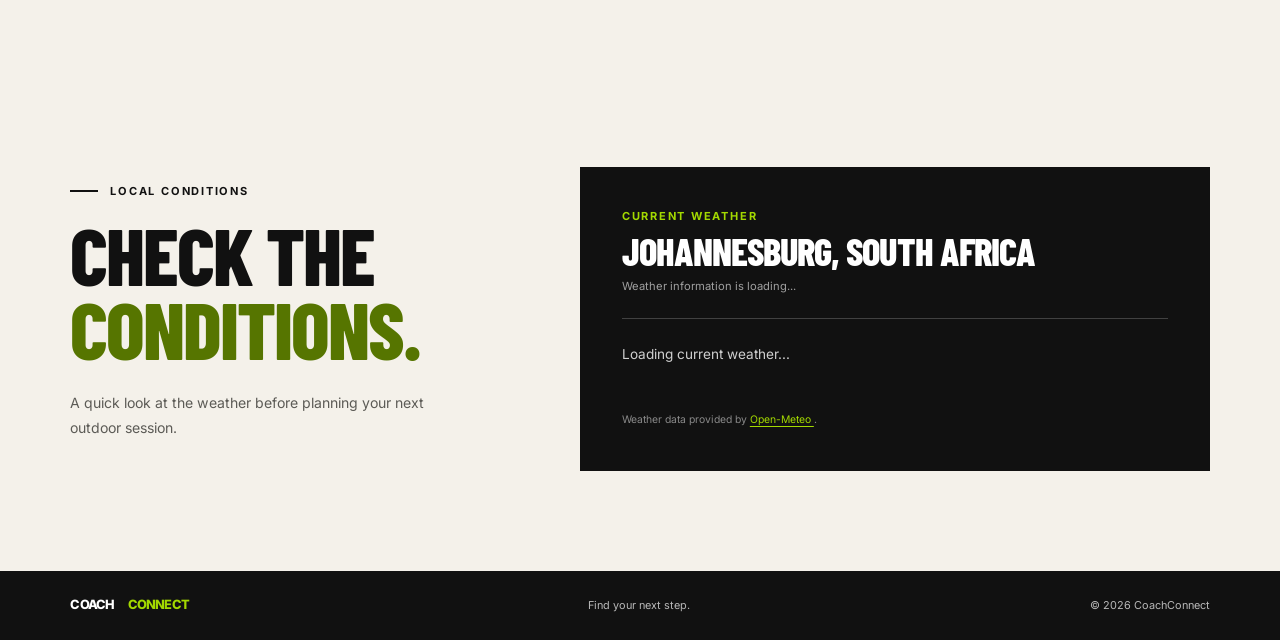
==== commit eed3a666: "Editing/updating GSAP animations" ====
--- a/html/index.html
+++ b/html/index.html
@@ -35,6 +35,7 @@
             <a href="/html/index.html" aria-current="page" >Home</a>
             <a href="/html/find-coach.html">Find a coach</a>
             <a href="/html/my-sessions.html">My sessions</a>
+            <!--a href="/html/auth.html">Account</a> -->
         </nav>
     </header>
 
@@ -148,6 +149,61 @@
             <a class="button button-dark" href="./find-coach.html">FIND A COACH <span aria-hidden="true"></span></a>
         </section>
 
+        <!-- Current weather and outdoor training conditions -->
+        <section class="weather-section content-width" aria-labelledby="weather-title">
+            <div class="weather-heading">
+                <p class="eyebrow"><span class="eyebrow-line eyebrow-line-dark"></span>LOCAL CONDITIONS</p>
+                <h2 id="weather-title">CHECK THE<br><span>CONDITIONS.</span></h2>
+                <p> A quick look at the weather before planning your next outdoor session.</p>
+            </div>
+
+            <div class="weather-panel" aria-live="polite" aria-atomic="true">
+                <div class="weather-location">
+                    <p class="eyebrow">CURRENT WEATHER</p>
+                    <h3>Johannesburg, South Africa</h3>
+                    <p id="weather-updated">Weather information is loading...</p>
+                </div>
+
+                <div id="weather-loading" class="weather-message"> Loading current weather...</div>
+
+                <div id="weather-error" class="weather-message notice-error" hidden> Weather information is currently unavailable.</div>
+
+                <div id="weather-content" class="weather-content" hidden>
+                   <div class="weather-main">
+                       <p id="weather-description">--</p>
+                       <p class="weather-temperature"><span id="weather-temperature">--</span><span>°C</span></p>
+                       <p>Feels like <span id="weather-feels-like">--</span>°C</p>
+                    </div>
+
+                    <div class="weather-details">
+                       <div>
+                           <span class="weather-detail-label">WIND SPEED</span>
+                           <strong id="weather-wind">-- km/h</strong>
+                        </div>
+
+                        <div>
+                           <span class="weather-detail-label">HUMIDITY</span>
+                           <strong id="weather-humidity">--%</strong>
+                        </div>
+
+                        <div>
+                            <span class="weather-detail-label">PRECIPITATION</span>
+                            <strong id="weather-rain">-- mm</strong>
+                        </div>
+                    </div>
+
+                    <p id="weather-advice" class="weather-advice"></p>
+                </div>
+
+                <p class="weather-credit">
+                    Weather data provided by
+                    <a href="https://open-meteo.com/" target="_blank" rel="noopener noreferrer">
+                        Open-Meteo
+                    </a>.
+                </p>
+            </div>
+        </section>
+
         <!--
         <section class="section-intro">
             <p class="eyebrow">A BETTER WAY TO CHOOSE</p>
@@ -163,5 +219,6 @@
         <p>Find your next step.</p>
         <p>© 2026 CoachConnect</p>
     </footer>
+
 </body>
 </html>
--- a/css/style.css
+++ b/css/style.css
@@ -507,6 +507,7 @@
     background: var(--color-ink);
     border-top: 1px solid rgba(255,255,255,.15);
   }
+
   .primary-nav.is-open { display: flex; flex-direction: column; }
   .primary-nav a { padding: 13px 0; }
   .primary-nav .nav-cta { justify-content: space-between; margin-top: 8px; padding-inline: 14px; }
@@ -1443,7 +1444,13 @@
 }
 
 .session-request-heading h1 {
-  margin: 12px 0;
+  /*margin: 12px 0;*/
+  max-width: 850px;
+  margin: 0 0 22px;
+  font-size: clamp(5rem, 10vw, 9rem);
+  line-height: .82;
+  letter-spacing: -.035em;
+
 }
 
 .session-request-heading > p:last-child {
@@ -1697,6 +1704,7 @@
   margin: 8px 0 16px;
   font-size: 2.3rem;
   line-height: .95;
+  letter-spacing: -.035em;
 }
 
 .session-card-details > p:not(.eyebrow) {
@@ -1845,6 +1853,68 @@
 
 }
 
+.session-more-details {
+  grid-column: 1 / -1;
+  padding-top: 16px;
+  border-top: 1px solid var(--color-line);
+}
+
+.session-more-details summary {
+  cursor: pointer;
+  font-weight: 600;
+  font-size: 0.9rem;
+  color: var(--color-ink);
+}
+
+.session-more-details summary:hover {
+  color: var(--color-ink);
+}
+
+.session-extra-information {
+  padding: 15px 0 5px;
+  color: var(--color-muted);
+  font-size: 0.9rem;
+  line-height: 1.7;
+}
+
+.session-extra-information p {
+  margin: 8px 0;
+}
+
+.button-cancel {
+  grid-column: 1 / -1;
+  justify-self: start;
+  padding: 11px 18px;
+  border: 1px solid #b83b3b;
+  background: transparent;
+  color: #a12d2d;
+  cursor: pointer;
+  font: inherit;
+  font-size: 0.85rem;
+  font-weight: 700;
+  transition: background 0.2s ease, color 0.2s ease;
+}
+
+.button-cancel:hover {
+  background: #a12d2d;
+  color: #ffffff;
+}
+
+.button-cancel:focus-visible {
+  outline: 2px solid var(--color-ink);
+  outline-offset: 3px;
+}
+
+
+@media (max-width: 650px) {
+  .session-more-details {
+    grid-column: auto;
+  }
+  .button-cancel {
+    grid-column: auto;
+  }
+}
+
 @media (prefers-reduced-motion: reduce) {
 
   .session-card {
@@ -1852,3 +1922,417 @@
   }
 
 }
+
+
+/* COACHCONNECT AUTHENTICATION */
+
+/* COACHCONNECT AUTHENTICATION */
+
+/* IMPORTANT: Keep elements with the hidden attribute hidden. */
+.auth-page [hidden] {
+  display: none !important;
+}
+
+/* Main page layout */
+.auth-page {
+  min-height: 70vh;
+  display: grid;
+  grid-template-columns: minmax(0, 1fr) minmax(360px, 480px);
+  align-items: center;
+  gap: clamp(45px, 8vw, 110px);
+  padding-top: 75px;
+  padding-bottom: 95px;
+}
+
+/* Introductory content */
+.auth-intro {
+  max-width: 650px;
+  margin-bottom: 0;
+}
+
+.auth-intro .eyebrow {
+  color: var(--color-muted);
+}
+
+.auth-intro h1 {
+  max-width: 650px;
+  margin: 12px 0 24px;
+  font-size: clamp(4.5rem, 8vw, 8rem);
+  line-height: .85;
+}
+
+.auth-intro .page-lead {
+  max-width: 470px;
+  margin: 0;
+  color: var(--color-muted);
+  font-size: .9rem;
+  line-height: 1.8;
+}
+
+/* Authentication card */
+.auth-card {
+  width: 100%;
+  max-width: 480px;
+  padding: 34px;
+  background: #EAE6DD;
+  border: 1px solid var(--color-line);
+}
+
+/* Login and registration tabs */
+.auth-tabs {
+  display: grid;
+  grid-template-columns: 1fr 1fr;
+  gap: 0;
+  margin-bottom: 32px;
+  border-bottom: 1px solid var(--color-line);
+}
+
+.auth-tab {
+  min-height: 48px;
+  padding: 12px;
+  border: 0;
+  border-bottom: 3px solid transparent;
+  background: transparent;
+  color: var(--color-muted);
+  font-family: var(--font-body);
+  font-size: .72rem;
+  font-weight: 800;
+  letter-spacing: .1em;
+  cursor: pointer;
+  transition: color .2s ease, border-color .2s ease;
+}
+
+.auth-tab:hover {
+  color: var(--color-ink);
+}
+
+.auth-tab.active {
+  border-bottom-color: var(--color-accent-dark);
+  color: var(--color-ink);
+}
+
+/* Authentication forms */
+.auth-form {
+  display: grid;
+  gap: 22px;
+}
+
+.auth-form h2,
+#account-panel h2 {
+  margin: 0 0 5px;
+  font-size: clamp(2.8rem, 5vw, 3.8rem);
+  line-height: .9;
+}
+
+/* Form fields */
+.auth-form .form-field {
+  display: grid;
+  gap: 8px;
+}
+
+.auth-form .form-field label {
+  font-size: .7rem;
+  font-weight: 800;
+}
+
+.auth-form .form-field input {
+  width: 100%;
+  min-height: 50px;
+  padding: 13px 14px;
+  border: 1px solid var(--color-line);
+  border-radius: 0;
+  background: var(--color-paper);
+  color: var(--color-ink);
+  font-family: var(--font-body);
+  font-size: .82rem;
+}
+
+.auth-form .form-field input:focus {
+  outline: 2px solid var(--color-accent-dark);
+  outline-offset: 2px;
+}
+
+/* Form submit buttons */
+.auth-form .button {
+  width: 100%;
+  margin-top: 5px;
+  cursor: pointer;
+}
+
+/* Authentication messages */
+.auth-card .notice {
+  margin-bottom: 24px;
+}
+
+/* Logged-in account panel */
+#account-panel {
+  display: grid;
+  gap: 20px;
+}
+
+#account-panel p {
+  margin: 0;
+  color: var(--color-muted);
+  font-size: .85rem;
+  line-height: 1.7;
+}
+
+#account-panel .button {
+  width: 100%;
+}
+
+/* Responsive layout */
+@media (max-width: 850px) {
+  .auth-page {
+    grid-template-columns: 1fr;
+    gap: 40px;
+    padding-top: 60px;
+    padding-bottom: 75px;
+  }
+
+  .auth-intro {
+    max-width: 600px;
+  }
+
+  .auth-intro h1 {
+    font-size: clamp(4.5rem, 12vw, 6.5rem);
+  }
+
+  .auth-card {
+    max-width: 560px;
+  }
+}
+
+@media (max-width: 600px) {
+  .auth-page {
+    gap: 30px;
+    padding-top: 45px;
+  }
+
+  .auth-intro h1 {
+    font-size: clamp(4rem, 16vw, 5.5rem);
+  }
+
+  .auth-card {
+    padding: 23px;
+  }
+
+  .auth-form h2,
+  #account-panel h2 {
+    font-size: 2.8rem;
+  }
+}
+
+
+/* =====================================
+   HOMEPAGE WEATHER SECTION
+===================================== */
+
+.weather-section {
+    display: grid;
+    grid-template-columns: 0.8fr 1.2fr;
+    align-items: center;
+    gap: clamp(35px, 7vw, 100px);
+    padding-block: 100px;
+}
+
+.weather-heading h2 {
+    margin: 0 0 24px;
+}
+
+.weather-heading h2 span {
+    color: var(--color-accent-dark);
+}
+
+.weather-heading > p:last-child {
+    max-width: 380px;
+    color: var(--color-muted);
+    font-size: 0.88rem;
+    line-height: 1.8;
+}
+
+/* Main weather panel */
+
+.weather-panel {
+    min-width: 0;
+    padding: clamp(25px, 4vw, 42px);
+    background: var(--color-ink);
+    color: var(--color-white);
+}
+
+.weather-location {
+    padding-bottom: 22px;
+    border-bottom: 1px solid rgba(255,255,255,.2);
+}
+
+.weather-location .eyebrow {
+    color: var(--color-accent);
+    margin-bottom: 10px;
+}
+
+.weather-location h3 {
+    margin: 0 0 8px;
+    font-size: clamp(1.7rem, 3vw, 2.4rem);
+}
+
+.weather-location > p:last-child {
+    margin: 0;
+    color: rgba(255,255,255,.6);
+    font-size: 0.7rem;
+}
+
+/* Loading and error messages */
+
+.weather-message {
+    padding-block: 25px;
+    font-size: 0.85rem;
+    color: rgba(255,255,255,.8);
+}
+
+.weather-message.notice-error {
+    color: #ffb6a9;
+}
+
+/* Current weather information */
+
+.weather-content {
+    padding-top: 28px;
+}
+
+.weather-main {
+    padding-bottom: 28px;
+}
+
+.weather-main > p:first-child {
+    margin-bottom: 8px;
+    color: var(--color-accent);
+    font-size: 0.8rem;
+    font-weight: 700;
+    text-transform: uppercase;
+    letter-spacing: .1em;
+}
+
+.weather-temperature {
+    margin: 0;
+    font-family: var(--font-heading);
+    font-size: clamp(4.5rem, 8vw, 7rem);
+    font-weight: 800;
+    line-height: .9;
+}
+
+.weather-temperature span:last-child {
+    color: var(--color-accent);
+}
+
+.weather-main > p:last-child {
+    margin: 12px 0 0;
+    color: rgba(255,255,255,.65);
+    font-size: 0.78rem;
+}
+
+/* Weather detail columns */
+
+.weather-details {
+    display: grid;
+    grid-template-columns: repeat(3, minmax(0, 1fr));
+    gap: 15px;
+    padding-block: 22px;
+    border-top: 1px solid rgba(255,255,255,.2);
+    border-bottom: 1px solid rgba(255,255,255,.2);
+}
+
+.weather-details > div {
+    display: grid;
+    gap: 8px;
+}
+
+.weather-detail-label {
+    color: rgba(255,255,255,.55);
+    font-size: 0.58rem;
+    font-weight: 700;
+    letter-spacing: .1em;
+}
+
+.weather-details strong {
+    font-size: 0.95rem;
+}
+
+/* Training advice */
+
+.weather-advice {
+    margin: 22px 0 0;
+    padding-left: 15px;
+    border-left: 3px solid var(--color-accent);
+    color: rgba(255,255,255,.8);
+    font-size: 0.78rem;
+    line-height: 1.8;
+}
+
+/* Data credit */
+
+.weather-credit {
+    margin: 22px 0 0;
+    color: rgba(255,255,255,.5);
+    font-size: 0.65rem;
+}
+
+.weather-credit a {
+    color: var(--color-accent);
+    text-underline-offset: 3px;
+}
+
+/* Ensure hidden weather elements stay hidden */
+
+.weather-section [hidden] {
+    display: none !important;
+}
+
+/* Tablet layout */
+
+@media (max-width: 900px) {
+    .weather-section {
+        grid-template-columns: 1fr;
+        gap: 30px;
+        padding-block: 75px;
+    }
+
+    .weather-heading > p:last-child {
+        max-width: 500px;
+    }
+}
+
+/* Mobile layout */
+
+@media (max-width: 550px) {
+    .weather-section {
+        padding-block: 60px;
+    }
+
+    .weather-panel {
+        padding: 23px;
+    }
+
+    .weather-details {
+        grid-template-columns: 1fr;
+        gap: 18px;
+    }
+
+    .weather-details > div {
+        grid-template-columns: 1fr auto;
+        align-items: center;
+    }
+
+    .weather-location h3 {
+        font-size: 1.8rem;
+    }
+}
+
+/* Respect reduced-motion preferences */
+
+@media (prefers-reduced-motion: reduce) {
+    .weather-section * {
+        scroll-behavior: auto;
+        transition: none;
+    }
+}
+
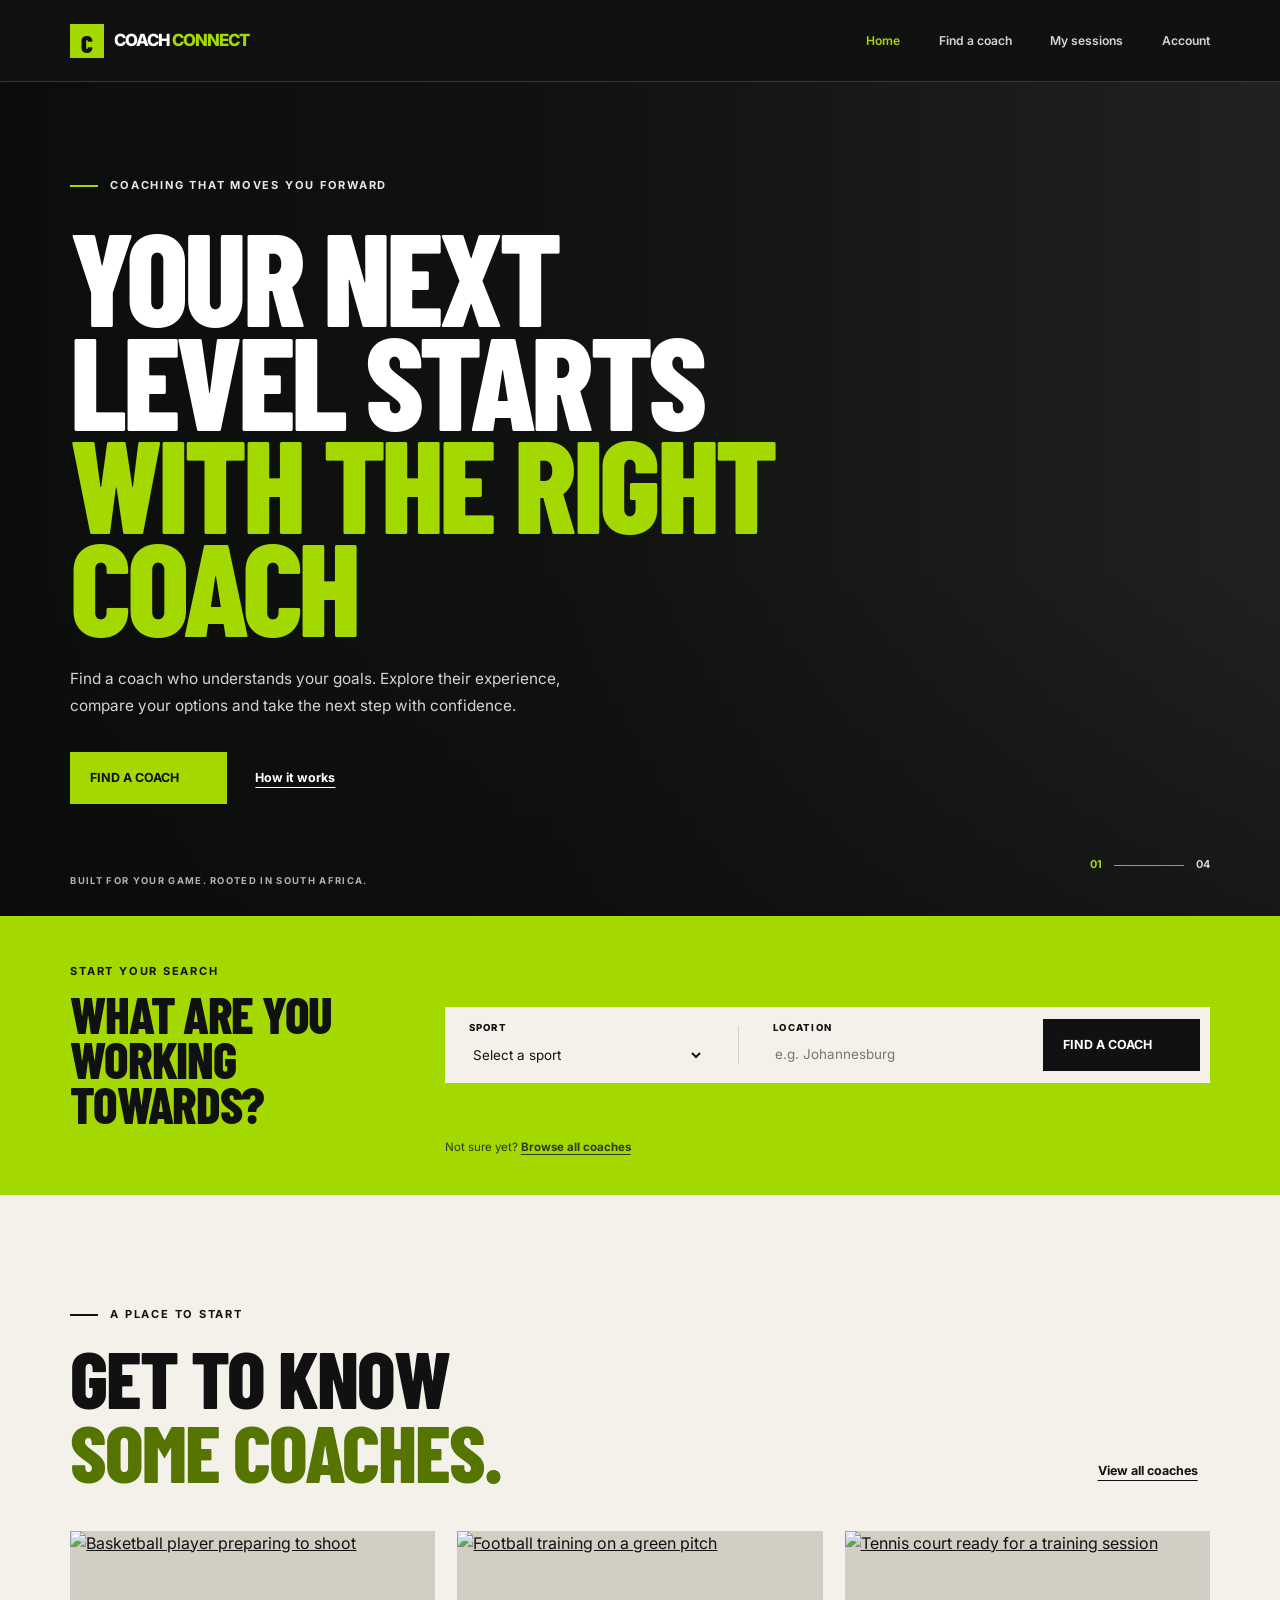
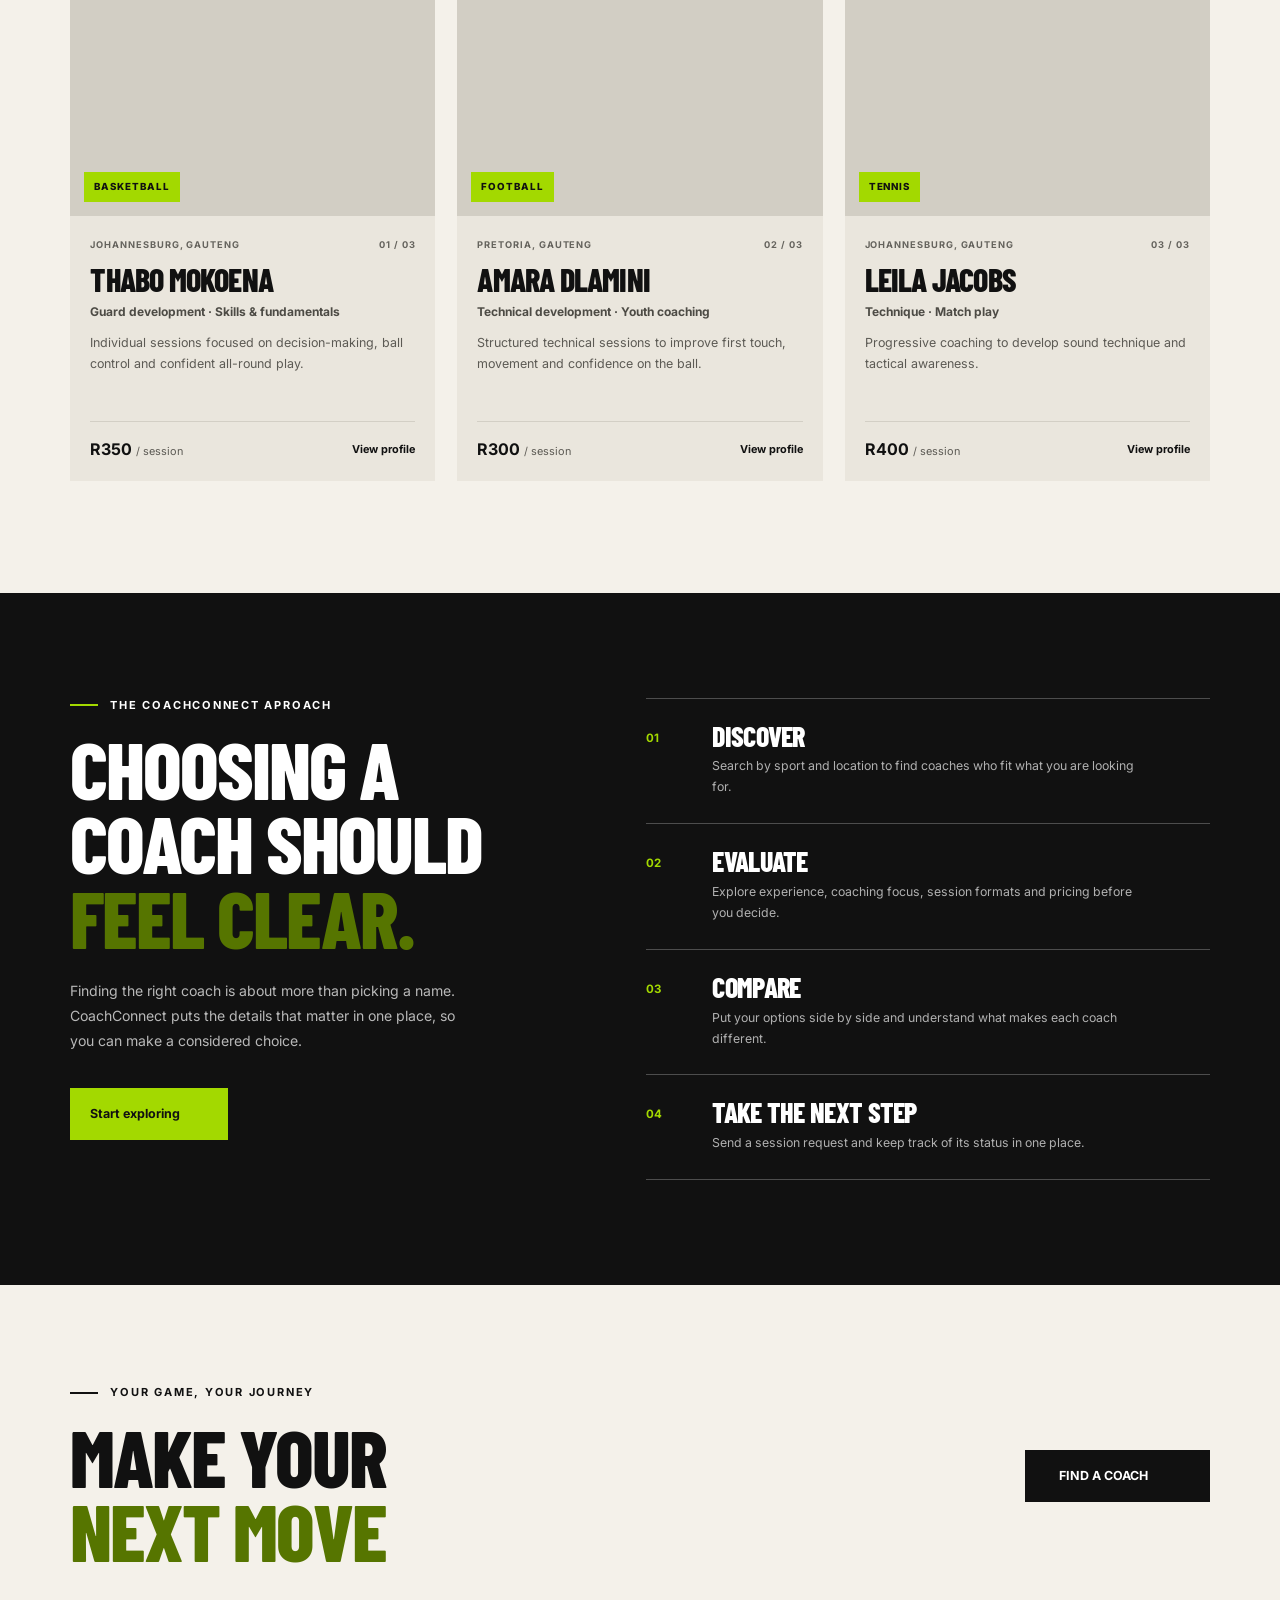
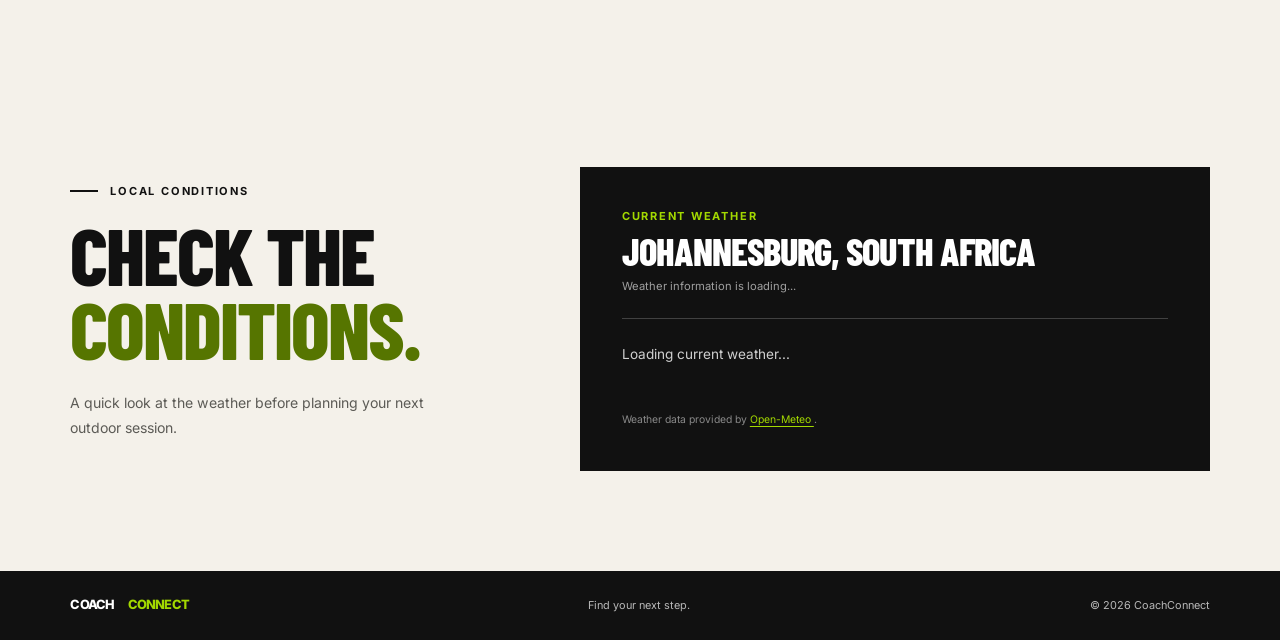
==== commit d51f106d: "Editing and organising project structure" ====
--- a/html/index.html
+++ b/html/index.html
@@ -10,6 +10,9 @@
     <link rel="preconnect" href="https://fonts.gstatic.com" crossorigin>
     <link href="https://fonts.googleapis.com/css2?family=Barlow+Condensed:wght@500;600;700;800&family=Inter:wght@400;500;600;700&display=swap" rel="stylesheet">
     <link rel="stylesheet" href="/css/style.css">
+    <link rel="stylesheet" href="/css/components.css">
+    <link rel="stylesheet" href="/css/pages.css">
+    <link rel="stylesheet" href="/css/responsive.css">
     <script type="module" src="../js/main.js"></script>
     <script type="module" src="../js/featured-coaches.js"></script>
   
@@ -35,7 +38,7 @@
             <a href="/html/index.html" aria-current="page" >Home</a>
             <a href="/html/find-coach.html">Find a coach</a>
             <a href="/html/my-sessions.html">My sessions</a>
-            <!--a href="/html/auth.html">Account</a> -->
+            <a href="/html/auth.html">Account</a> 
         </nav>
     </header>
 
--- a/css/style.css
+++ b/css/style.css
@@ -7,10 +7,13 @@
   --color-muted: #5C5B56;
   --color-line: #D6D2C9;
   --color-white: #FFFFFF;
+
   --font-heading: "Barlow Condensed", Impact, sans-serif;
   --font-body: "Inter", Arial, sans-serif;
+
   --content-width: 1200px;
   --page-gutter: clamp(20px, 5.5vw, 84px);
+
   --space-1: 8px;
   --space-2: 16px;
   --space-3: 24px;
@@ -19,9 +22,11 @@
   --space-6: 64px;
   --space-7: 88px;
   --space-8: 112px;
+
   --focus-ring: 3px solid #567500;
 }
 
+/* GLOBAL RESET */
 * {
     box-sizing: border-box;
 }
@@ -41,6 +46,8 @@
     -webkit-font-smoothing: antialiased;
 }
 
+
+/* GLOBAL ELEMENTS */
 img {
     display: block;
     max-width: 100%;
@@ -58,17 +65,13 @@
     -webkit-tap-highlight-color: transparent;
 }
 
+/* ACCESSIBILITY */
 a:focus-visible,
 button:focus-visible,
 input:focus-visible,
 select:focus-visible {
   outline: var(--focus-ring);
   outline-offset: 4px;
-}
-
-.content-width {
-  width: min(var(--content-width), calc(100% - (var(--page-gutter) * 2)));
-  margin-inline: auto;
 }
 
 .skip-link {
@@ -86,34 +89,7 @@
     transform: translateY(0); 
 }
 
-.eyebrow {
-  display: flex;
-  align-items: center;
-  gap: 12px;
-  margin: 0 0 18px;
-  font-size: .69rem;
-  font-weight: 700;
-  letter-spacing: .16em;
-  line-height: 1.4;
-  text-transform: uppercase;
-}
-
-.eyebrow-line {
-  display: inline-block;
-  width: 28px;
-  height: 2px;
-  flex: 0 0 auto;
-  background: var(--color-accent);
-}
-
-.eyebrow-line-dark { 
-    background: var(--color-ink); 
-}
-.eyebrow-dark { 
-    color: var(--color-ink); 
-}
-
-/**Organise this part better */
+/* TYPOGRAPHY */
 h1, h2, h3, p { margin-top: 0; }
 
 h1, h2, h3 {
@@ -128,955 +104,14 @@
 h2 { font-size: clamp(3.4rem, 6.3vw, 6.3rem); }
 h3 { font-size: 2rem; }
 
-.button {
-  display: inline-flex;
-  min-height: 52px;
-  align-items: center;
-  justify-content: center;
-  gap: 28px;
-  padding: 14px 20px;
-  border: 0;
-  border-radius: 0;
-  font-size: .78rem;
-  font-weight: 700;
-  text-decoration: none;
-  transition: background-color .2s ease, color .2s ease, transform .2s ease;
-}
-.button:hover { transform: translateY(-2px); }
-.button-accent { background: var(--color-accent); color: var(--color-ink); }
-.button-accent:hover { background: #B8F000; }
-.button-dark { background: var(--color-ink); color: var(--color-white); }
-.button-dark:hover { background: #343434; }
-
-.text-link {
-  display: inline-flex;
-  align-items: center;
-  gap: 12px;
-  font-size: .78rem;
-  font-weight: 700;
-  text-decoration-thickness: 1px;
-  text-underline-offset: 5px;
-}
-.text-link-light { color: var(--color-white); }
-
-/* Header and navigation */
-.site-header { 
-    min-height: 82px; 
-    padding: 14px var(--page-gutter); 
-    display: flex; 
-    align-items: center; 
-    justify-content: space-between; 
-    border-bottom: 1px solid rgba(255, 255, 255,.16);
-    position: relative;
-    z-index: 20;
-    gap: 30px;
-    background: var(--color-ink);
-    color: var(--color-white);
-}
-
-.logo, .footer-logo { 
-    font-weight: 800; 
-    letter-spacing: -.06em; 
-    text-decoration: none; 
-    font-size: 1.05rem; 
-    display: inline-flex;
-    align-items: center;
-    gap: 10px;
-    color: inherit;
-}
-
-.logo-mark {
-  display: grid;
-  width: 34px;
-  height: 34px;
-  place-items: center;
-  background: var(--color-accent);
-  color: var(--color-ink);
-  font-family: var(--font-heading);
-  font-size: 1.55rem;
-  font-weight: 900;
-  letter-spacing: 0;
-}
-.logo-accent, .footer-logo span { color: var(--color-accent); margin-left: 3px; }
-
-.primary-nav { 
-    display: flex; 
-    gap: clamp(20px, 3vw, 42px);
-    align-items:center;
-}
-
-.primary-nav a { 
-    text-decoration: none; 
-    font-size: .76rem; 
-    font-weight: 600; 
-    color: rgba(255, 255, 255,.82);
-    transition: color .2s ease;
-}
-
-.primary-nav a:hover, .primary-nav a[aria-current="page"] { color: var(--color-accent); }
-.primary-nav .nav-cta {
-  display: inline-flex;
-  min-height: 42px;
-  align-items: center;
-  gap: 18px;
-  padding: 10px 14px;
-  background: var(--color-accent);
-  color: var(--color-ink);
-}
-.primary-nav .nav-cta:hover { background: #B8F000; color: var(--color-ink); }
-
-.menu-toggle { 
-    display: none; 
-    border: 0; 
-    background: transparent; 
-    padding: 8px 0 8px 12px; 
-    font: inherit; 
-    align-items: center;
-    min-height: 44px;
-    gap: 12px;
-    color: var(--color-white);
-    font-size: .8rem;
-    font-weight: 700;
-}
-
-.menu-icon { display: grid; gap: 5px; }
-.menu-icon span { display: block; width: 22px; height: 2px; background: var(--color-accent); }
-
-/*Homepage Hero*/
-.hero { 
-    min-height: min(760px, calc(100svh - 82px));; 
-    position: relative;
-    display: flex;
-    overflow: hidden;
-    background:#252824 ;
-    color: var(--color-white);
-    align-items: center;
-}
-
-.hero-image, .hero-shade {
-  position: absolute;
-  inset: 0;
-}
-
-.hero-image {
-  /*find a picture for the hero section
-  background-image: 
-  */
-  background-position: center 42%;
-  background-size: cover;
-  transform: scale(1.02);
-}
-
-.hero-shade {
-  background: linear-gradient(90deg, rgba(10,12,10,.94) 0%, rgba(10,12,10,.78) 44%, rgba(10,12,10,.22) 100%),
-              linear-gradient(0deg, rgba(10,12,10,.45), transparent 42%);
-}
-
-.hero-content {
-  position: relative;
-  z-index: 2;
-  padding-block: 96px 112px;
-}
-.hero-eyebrow { color: rgba(255,255,255,.9); margin-bottom: 30px; }
-.hero-title {
-  max-width: 900px;
-  margin: 0;
-  font-size: clamp(4.5rem, 10.2vw, 10rem);
-  line-height: .79;
-  letter-spacing: -.035em;
-}
-
-.hero-title span { color: var(--color-accent); }
-.hero-copy {
-  max-width: 510px;
-  margin: 30px 0 0;
-  color: rgba(255,255,255,.82);
-  font-size: clamp(.95rem, 1.2vw, 1.06rem);
-  line-height: 1.75;
-}
-.hero-actions { display: flex; align-items: center; flex-wrap: wrap; gap: 28px; margin-top: 32px; }
-.hero-index {
-  position: absolute;
-  z-index: 2;
-  right: var(--page-gutter);
-  bottom: 42px;
-  display: flex;
-  align-items: center;
-  gap: 12px;
-  color: rgba(255,255,255,.8);
-  font-size: .68rem;
-  font-weight: 700;
-}
-.hero-index span:first-child { color: var(--color-accent); }
-.hero-index-line { width: 70px; height: 1px; background: rgba(255,255,255,.55); }
-.hero-location {
-  position: absolute;
-  z-index: 2;
-  left: var(--page-gutter);
-  bottom: 28px;
-  margin: 0;
-  color: rgba(255,255,255,.68);
-  font-size: .59rem;
-  font-weight: 700;
-  letter-spacing: .14em;
-}
-
-/* Quick search band */
-.search-band {
-  display: grid;
-  grid-template-columns: minmax(190px, .7fr) minmax(0, 1.8fr);
-  column-gap: clamp(30px, 6vw, 90px);
-  align-items: center;
-  padding: 48px var(--page-gutter) 38px;
-  background: var(--color-accent);
-}
-.search-band-heading h2 {
-  margin: 0;
-  font-size: clamp(2.2rem, 4vw, 3.8rem);
-  line-height: .88;
-}
-.search-band-heading .eyebrow { margin-bottom: 12px; }
-.quick-search {
-  display: flex;
-  min-height: 76px;
-  align-items: center;
-  gap: 20px;
-  padding: 10px;
-  background: var(--color-paper);
-}
-.search-field { display: grid; flex: 1 1 0; gap: 4px; padding: 0 14px; }
-.field-label { font-size: .6rem; font-weight: 800; letter-spacing: .13em; }
-.search-field select, .search-field input {
-  width: 100%;
-  min-height: 30px;
-  border: 0;
-  border-radius: 0;
-  outline-offset: 3px;
-  background: transparent;
-  color: var(--color-ink);
-  font-size: .84rem;
-}
-.search-field input::placeholder { color: #77756E; opacity: 1; }
-.search-divider { width: 1px; height: 38px; background: var(--color-line); }
-.search-submit { flex: 0 0 auto; }
-.search-note {
-  grid-column: 2;
-  margin: 12px 0 0;
-  color: #303820;
-  font-size: .72rem;
-}
-.search-note a { font-weight: 700; text-underline-offset: 3px; }
-
-/* Featured coach cards */
-.section { padding-block: var(--space-8); }
-.featured-section { padding-top: 112px; padding-bottom: 112px; }
-.section-heading {
-  display: flex;
-  align-items: end;
-  justify-content: space-between;
-  gap: 30px;
-  margin-bottom: 42px;
-}
-.section-heading h2 { margin: 0; }
-.section-heading h2 span, .how-intro h2 span, .closing-cta h2 span { color: var(--color-accent-dark); }
-.section-heading .text-link { margin-bottom: 8px; }
-.coach-grid { display: grid; grid-template-columns: repeat(3, minmax(0, 1fr)); gap: 22px; }
-.coach-card { min-width: 0; background: #EAE6DD; }
-.coach-image-link {
-  position: relative;
-  display: block;
-  height: clamp(190px, 23vw, 285px);
-  overflow: hidden;
-  background: #D2CEC4;
-}
-.coach-image-link img {
-  width: 100%;
-  height: 100%;
-  object-fit: cover;
-  transition: transform .5s ease;
-}
-.coach-card:hover .coach-image-link img { transform: scale(1.045); }
-.coach-sport-tag {
-  position: absolute;
-  left: 14px;
-  bottom: 14px;
-  padding: 7px 10px;
-  background: var(--color-accent);
-  color: var(--color-ink);
-  font-size: .61rem;
-  font-weight: 800;
-  letter-spacing: .1em;
-}
-.coach-card-body { padding: 22px 20px 18px; }
-.coach-card-topline {
-  display: flex;
-  justify-content: space-between;
-  gap: 10px;
-  margin-bottom: 13px;
-  color: #65635D;
-  font-size: .58rem;
-  font-weight: 700;
-  letter-spacing: .1em;
-}
-.coach-card h3 { margin: 0 0 7px; font-size: 2rem; }
-.coach-speciality { margin: 0 0 12px; color: #4D4B45; font-size: .75rem; font-weight: 700; }
-.coach-description { min-height: 70px; margin: 0; color: #5C5A54; font-size: .78rem; line-height: 1.65; }
-.coach-card-footer {
-  display: flex;
-  align-items: center;
-  justify-content: space-between;
-  gap: 12px;
-  margin-top: 18px;
-  padding-top: 15px;
-  border-top: 1px solid #D3CFC5;
-}
-.coach-card-footer strong { font-size: 1rem; }
-.coach-card-footer small { color: #5C5A54; font-size: .68rem; }
-.coach-card-footer a { font-size: .68rem; font-weight: 700; text-decoration: none; }
-.coach-card-footer a:hover { text-decoration: underline; text-underline-offset: 4px; }
-.sample-note { margin: 20px 0 0; color: #626057; font-size: .66rem; line-height: 1.6; }
-
-/* How it works */
-.how-section { padding-block: 105px; background: var(--color-ink); color: var(--color-white); }
-.how-layout { display: grid; grid-template-columns: .9fr 1.1fr; gap: clamp(50px, 9vw, 140px); }
-.how-intro h2 { margin: 0 0 24px; }
-.how-intro h2 span { color: var(--color-accent); }
-.how-intro > p:not(.eyebrow) { max-width: 390px; margin-bottom: 10px; color: rgba(255,255,255,.7); font-size: .88rem; line-height: 1.8; }
-.how-intro .button { margin-top: 24px; }
-.steps-list { border-top: 1px solid rgba(255,255,255,.25); }
-.step-item {
-  display: grid;
-  grid-template-columns: 48px 1fr 24px;
-  align-items: start;
-  gap: 18px;
-  padding: 25px 0;
-  border-bottom: 1px solid rgba(255,255,255,.25);
-}
-.step-number { padding-top: 5px; color: var(--color-accent); font-size: .72rem; font-weight: 700; }
-.step-item h3 { margin: 0 0 7px; font-size: 1.75rem; }
-.step-item p { max-width: 440px; margin: 0; color: rgba(255,255,255,.67); font-size: .77rem; line-height: 1.7; }
-.step-arrow { color: var(--color-accent); font-size: 1.15rem; }
-
-/* Closing CTA and footer */
-.closing-cta {
-  display: flex;
-  align-items: center;
-  justify-content: space-between;
-  gap: 30px;
-  padding-block: 100px;
-}
-.closing-cta h2 { margin: 0; }
-.closing-cta h2 span { color: var(--color-accent-dark); }
-.closing-cta .button { min-width: 185px; }
-
-.site-footer {
-  display: flex;
-  align-items: center;
-  justify-content: space-between;
-  gap: 20px;
-  padding: 24px var(--page-gutter);
-  background: var(--color-ink);
-  color: rgba(255,255,255,.7);
-}
-.footer-logo { color: var(--color-white); font-size: .8rem; }
-.site-footer p { margin: 0; font-size: .68rem; }
-
-/* Responsive layouts */
-@media (max-width: 900px) {
-  .search-band { grid-template-columns: 1fr; gap: 24px; }
-  .search-note { grid-column: 1; }
-  .coach-grid { gap: 14px; }
-  .coach-card-body { padding-inline: 15px; }
-  .coach-card h3 { font-size: 1.75rem; }
-  .how-layout { gap: 48px; }
-}
-
-@media (max-width: 700px) {
-  :root { --page-gutter: 22px; }
-  .site-header { min-height: 72px; }
-  .menu-toggle { display: inline-flex; }
-  .primary-nav {
-    position: absolute;
-    top: 100%;
-    right: 0;
-    left: 0;
-    display: none;
-    align-items: stretch;
-    gap: 0;
-    padding: 8px var(--page-gutter) 18px;
-    background: var(--color-ink);
-    border-top: 1px solid rgba(255,255,255,.15);
-  }
-
-  .primary-nav.is-open { display: flex; flex-direction: column; }
-  .primary-nav a { padding: 13px 0; }
-  .primary-nav .nav-cta { justify-content: space-between; margin-top: 8px; padding-inline: 14px; }
-  .hero { min-height: 680px; min-height: min(760px, calc(100svh - 72px)); align-items: end; }
-  .hero-image { background-position: 58% center; }
-  .hero-shade { background: linear-gradient(90deg, rgba(10,12,10,.88), rgba(10,12,10,.45)), linear-gradient(0deg, rgba(10,12,10,.65), transparent 75%); }
-  .hero-content { padding-block: 90px 115px; }
-  .hero-title { font-size: clamp(4.2rem, 17vw, 7.3rem); }
-  .hero-copy { max-width: 430px; font-size: .9rem; }
-  .hero-index { bottom: 22px; }
-  .hero-location { right: 90px; bottom: 20px; max-width: 190px; font-size: .52rem; line-height: 1.5; }
-  .search-band { padding: 38px var(--page-gutter) 28px; gap: 22px; }
-  .search-band-heading h2 { font-size: 3.2rem; }
-  .quick-search { display: grid; grid-template-columns: 1fr; gap: 8px; padding: 12px; }
-  .search-field { padding: 8px 8px 10px; }
-  .search-divider { width: 100%; height: 1px; }
-  .search-submit { width: 100%; }
-  .featured-section { padding-top: 76px; padding-bottom: 76px; }
-  .section-heading { align-items: start; flex-direction: column; gap: 18px; margin-bottom: 28px; }
-  .section-heading h2 { font-size: clamp(3.5rem, 14vw, 5.5rem); }
-  .coach-grid { grid-template-columns: 1fr; gap: 20px; }
-  .coach-image-link { height: 250px; }
-  .coach-card-body { padding: 20px; }
-  .coach-description { min-height: 0; }
-  .how-section { padding-block: 76px; }
-  .how-layout { grid-template-columns: 1fr; gap: 48px; }
-  .how-intro h2 { font-size: clamp(3.8rem, 15vw, 5.7rem); }
-  .step-item { grid-template-columns: 34px 1fr 18px; gap: 12px; padding: 22px 0; }
-  .step-item h3 { font-size: 1.65rem; }
-  .closing-cta { align-items: flex-start; flex-direction: column; padding-block: 75px; }
-  .closing-cta h2 { font-size: clamp(3.8rem, 15vw, 5.7rem); }
-  .site-footer { align-items: flex-start; flex-direction: column; gap: 8px; padding-block: 22px; }
-}
-
-@media (max-width: 380px) {
-  .hero-title { font-size: 3.85rem; }
-  .hero-actions { align-items: flex-start; flex-direction: column; gap: 18px; }
-  .coach-card-footer { align-items: flex-start; flex-direction: column; }
-}
-
-/* Respect the visitor's device-level motion preference. */
-@media (prefers-reduced-motion: reduce) {
-  html { scroll-behavior: auto; }
-  *, *::before, *::after {
-    animation-duration: .01ms !important;
-    animation-iteration-count: 1 !important;
-    transition-duration: .01ms !important;
-    scroll-behavior: auto !important;
-  }
-}
-
-/*FIND A COACH PAGE*/
-.find-hero{
-  position:relative;
-  overflow:hidden;
-  background:var(--color-ink);
-  color:var(--color-white)
-}
-
-.find-hero:after{
-  position:absolute;
-  top:-80px;right:7%;
-  width:360px;
-  height:360px;
-  border:1px solid rgba(163,217,0,.28);
-  border-radius:50%;
-  content:"";
-  box-shadow:0 0 0 48px rgba(163,217,0,.035),0 0 0 96px rgba(163,217,0,.025)
-}
-
-.find-hero-inner{
-  position:relative;z-index:1;padding-block:82px 88px
-}
-
-.find-hero h1{
-  margin:0;font-size:clamp(5rem,10vw,9.5rem)
-}
-
-.find-hero h1 span{
-  color:var(--color-accent)
-}
-
-.find-hero-inner>p:last-child{
-  max-width:510px;margin:24px 0 0;color:rgba(255,255,255,.72);font-size:.92rem;line-height:1.75
-}
-
-.find-hero-index{
-  position:absolute;
-  right:var(--page-gutter);
-  bottom:28px;
-  color:rgba(255,255,255,.55);
-  font-size:.6rem;font-weight:700;
-  letter-spacing:.14em
-}
-
-.directory-section{
-  padding-block:86px 90px
-}
-
-.directory-heading{
-  display:flex;align-items:end;justify-content:space-between;gap:35px;margin-bottom:38px
-}
-
-.directory-heading h2{
-  margin:0;font-size:clamp(3.8rem,7vw,6.3rem)
-}
-
-.directory-heading h2 span,.comparison-heading h2 span{
-  color:var(--color-accent-dark)
-}
-
-.directory-intro{
-  max-width:380px;margin:0 0 7px;color:var(--color-muted);font-size:.83rem;line-height:1.75
-}
-
-.filter-panel{
-  display:grid;
-  grid-template-columns:minmax(220px,1.5fr) repeat(3,minmax(130px,1fr)) auto;
-  align-items:end;gap:12px;padding:20px;background:#EAE6DD;
-  border:1px solid var(--color-line)
-}
-
-.filter-label{
-  display:block;
-  margin-bottom:8px;
-  font-size:.61rem;
-  font-weight:800;
-  letter-spacing:.12em
-}
-
-.search-input-wrap{
-  display:flex;
-  min-height:48px;
-  align-items:center;
-  gap:9px;padding:0 12px;
-  background:var(--color-paper);
-  border:1px solid #D4D0C6}
-
-.search-input-wrap>span{
-  color:#626057;
-  font-size:1.35rem
-}
-
-.search-input-wrap input{
-  width:100%;min-width:0;
-  border:0;outline:0;
-  background:transparent;
-  color:var(--color-ink);
-  font-size:.75rem
-}
-
-.filter-control select{
-  width:100%;
-  min-height:48px;
-  padding:0 10px;
-  border:1px solid #D4D0C6;
-  border-radius:0;
-  background:var(--color-paper);
-  color:var(--color-ink);
-  font-size:.73rem
-}
-
-.filter-actions{
-  display:grid;
-  gap:7px
-}
-
-.filter-submit{
-  min-height:48px;
-  padding:11px 13px;
-  gap:12px;
-  white-space:nowrap;
-  font-size:.68rem
-}
-
-.reset-filters{
-  min-height:28px;
-  border:0;
-  background:transparent;
-  color:#55534D;
-  font-size:.68rem;font-weight:700;
-  text-decoration:underline;
-  text-underline-offset:3px;
-  cursor:pointer
-}
-
-.results-toolbar{
-  display:flex;
-  align-items:center;
-  justify-content:space-between;
-  gap:20px;
-  padding-block:25px 18px
-}
-
-.result-count{
-  margin:0;
-  font-size:.76rem;
-  font-weight:700
-}
-
-.sort-control{
-  display:flex;
-  align-items:center;
-  gap:12px
-}
-
-.sort-control span{
-  color:#66645D;
-  font-size:.59rem;
-  font-weight:800;
-  letter-spacing:.1em
-}
-
-.sort-control select{
-  min-height:38px;
-  padding:0 10px;
-  border:1px solid var(--color-line);
-  border-radius:0;
-  background:transparent;
-  color:var(--color-ink);
-  font-size:.7rem
-}
-
-.directory-grid{
-  display:grid;
-  grid-template-columns:repeat(3,minmax(0,1fr));
-  gap:20px
-}
-
-.directory-card{
-  min-width:0;
-  background:#EAE6DD;
-  border:1px solid #E0DCD2
-}
-
-.directory-card-image{
-  position:relative;
-  display:block;
-  height:225px;
-  overflow:hidden;
-  background:#D2CEC4
-}
-
-.directory-card-image img{
-  width:100%;
-  height:100%;
-  object-fit:cover;
-  transition:transform .45s ease
-}
-
-.directory-card:hover .directory-card-image img{transform:scale(1.04)}
-
-.directory-sport-tag{
-  position:absolute;
-  left:13px;
-  bottom:13px;
-  padding:7px 10px;
-  background:var(--color-accent);
-  color:var(--color-ink);
-  font-size:.6rem;
-  font-weight:800;
-  letter-spacing:.09em
-}
-
-.directory-card-body{padding:18px}
-
-.directory-card-meta{
-  display:flex;
-  justify-content:space-between;
-  gap:8px;
-  margin-bottom:12px;
-  color:#68665E;
-  font-size:.55rem;
-  font-weight:700;
-  letter-spacing:.08em
-}
-
-.directory-card h3{
-  margin:0 0 7px;
-  font-size:1.9rem
-}
-
-.directory-speciality{
-  margin:0 0 10px;
-  color:#4F4D47;
-  font-size:.72rem;
-  font-weight:700
-}
-
-.directory-bio{
-  min-height:64px;
-  margin:0;
-  color:#5D5B54;
-  font-size:.72rem;
-  line-height:1.65
-}
-
-.directory-facts{
-  display:grid;
-  grid-template-columns:1fr 1fr;
-  gap:10px;margin-top:16px;
-  padding-block:13px;
-  border-top:1px solid #D3CFC5;
-  border-bottom:1px solid #D3CFC5
-}
-
-.directory-facts span{
-  display:grid;
-  gap:3px;
-  font-size:.68rem;
-  font-weight:600
-}
-
-.directory-facts small{
-  color:#66645D;
-  font-size:.55rem;
-  font-weight:800;
-  letter-spacing:.1em}
-
-.directory-card-footer{
-  display:flex;
-  align-items:center;
-  justify-content:space-between;
-  gap:8px;
-  padding-top:14px
-}
-
-.directory-price{
-  display:flex;
-  align-items:baseline;
-  gap:5px;
-  margin:0
-}
-
-.directory-price strong{font-size:1rem}
-
-.directory-price span{
-  color:#68665E;
-  font-size:.63rem}
-
-.profile-link{
-  font-size:.67rem;
-  font-weight:700;
-  text-decoration:none}
-
-.profile-link:hover{
-  text-decoration:underline;
-  text-underline-offset:4px
-}
-
-.compare-checkbox{
-  display:flex;
-  min-height:44px;
-  align-items:center;
-  gap:9px;
-  margin-top:10px;
-  color:#494740;
-  font-size:.68rem;
-  font-weight:700;
-  cursor:pointer
-}
-
-.compare-checkbox input{
-  width:17px;
-  height:17px;
-  margin:0;
-  accent-color:var(--color-accent-dark)
-}
-
-
-.empty-state{
-  padding:70px 20px;
-  text-align:center;
-  background:#EAE6DD
-}
-
-.empty-state[hidden],.compare-tray[hidden],.compare-panel[hidden]{display:none}
-
-.empty-state-mark{
-  display:inline-grid;
-  width:48px;height:48px;
-  place-items:center;
-  margin-bottom:16px;
-  background:var(--color-accent);
-  font-family:var(--font-heading);
-  font-size:2rem;
-  font-weight:800
-}
-
-.empty-state h3{
-  margin:0 0 10px;
-  font-size:2.4rem
-}
-
-.empty-state p{
-  color:var(--color-muted);
-  font-size:.8rem
-}
-
-.empty-state .button{margin-top:8px}
-
-.compare-tray{
-  position:sticky;
-  z-index:10;
-  bottom:14px;
-  display:flex;
-  align-items:center;
-  gap:20px;
-  margin-top:28px;
-  padding:16px 18px;
-  background:var(--color-ink);
-  color:var(--color-white);
-  box-shadow:0 8px 30px rgba(0,0,0,.18)
-}
-
-.compare-tray-copy{
-  display:grid;
-  gap:2px;
-  min-width:150px
-}
-
-.compare-tray-label{
-  color:var(--color-accent);
-  font-size:.56rem;
-  font-weight:800;
-  letter-spacing:.12em
-}
-
-.compare-tray-copy strong{font-size:.73rem}
-
-.compare-tray-names{
-  flex:1;
-  color:rgba(255,255,255,.75);
-  font-size:.7rem
-}
-
-.compare-tray .button{
-  min-height:42px;
-  padding:10px 14px;
-  gap:12px;
-  font-size:.68rem
-}
-
-.compare-tray .button:disabled{
-  opacity:.45;
-  cursor:not-allowed;
-  transform:none
-}
-
-.compare-clear{
-  min-height:40px;
-  padding:8px;
-  border:0;
-  background:transparent;
-  color:rgba(255,255,255,.8);
-  font-size:.65rem;
-  text-decoration:underline;
-  text-underline-offset:3px;
-  cursor:pointer
-}
-
-.compare-panel{padding-block:20px 85px}
-
-.comparison-heading{
-  display:flex;
-  align-items:end;
-  justify-content:space-between;
-  gap:20px;
-  margin-bottom:28px
-}
-
-.comparison-heading h2{
-  margin:0;
-  font-size:clamp(3rem,6vw,5rem)
-}
-
-.comparison-close{
-  min-height:42px;
-  padding:8px 12px;
-  border:1px solid var(--color-ink);
-  background:transparent;
-  font-size:.68rem;
-  font-weight:700;
-  cursor:pointer
-}
-
-.comparison-table-wrap{overflow-x:auto}
-
-.comparison-table{
-  width:100%;
-  border-collapse:collapse;
-  background:#EAE6DD;
-  text-align:left
-}
-
-.comparison-table th,.comparison-table td{
-  min-width:150px;
-  padding:16px;
-  border-bottom:1px solid #D2CEC4;
-  font-size:.75rem
-}
-
-.comparison-table thead th{
-  background:var(--color-ink);
-  color:var(--color-white);
-  font-size:.72rem
-}
-
-.comparison-table thead th:first-child{color:var(--color-accent)}
-
-.comparison-table tbody th{
-  width:180px;
-  color:#55534D;
-  font-size:.65rem;
-  text-transform:uppercase
-}
-
-@media(max-width:1050px){
-  .filter-panel{grid-template-columns:repeat(2,minmax(0,1fr))}
-  .filter-search{grid-column:span 2}
-  .filter-actions{
-    display:flex;
-    align-items:center;
-    justify-content:flex-end;
-    grid-column:span 2
-  }
-  .directory-grid{
-    grid-template-columns:repeat(2,minmax(0,1fr))
-  }
-}
-
-@media(max-width:700px){
-  .find-hero-inner{padding-block:68px 76px}
-  .find-hero h1{font-size:clamp(5rem,20vw,7rem)}
-  .directory-section{padding-block:65px 70px}
-  .directory-heading{
-    align-items:flex-start;
-    flex-direction:column;
-    gap:14px}
-    .directory-heading h2{font-size:clamp(3.8rem,15vw,5.3rem)}
-    .filter-panel{
-      grid-template-columns:1fr;
-      padding:15px
-    }
-    .filter-search,.filter-actions{grid-column:auto}
-    .filter-actions{display:grid}
-    .results-toolbar{
-      align-items:flex-start;
-      flex-direction:column;gap:12px
-    }
-    .directory-grid{grid-template-columns:1fr;gap:17px}
-    .directory-card-image{height:245px}
-    .directory-bio{min-height:0}
-    .compare-tray{
-      bottom:8px;
-      flex-wrap:wrap;
-      gap:10px;
-      padding:13px
-    }
-    .compare-tray-copy{flex:1}
-    .compare-tray-names{order:3;flex-basis:100%}
-    .compare-tray .button{flex:1}
-    .comparison-heading{align-items:flex-start;flex-direction:column}
-    .comparison-table th,
-    .comparison-table td{min-width:135px;padding:12px}
-  }
-
-@media(prefers-reduced-motion:reduce){
-  .directory-card-image img{transition:none}}
+
+/* GLOBAL LAYOUT */
+.content-width {
+  width: min(var(--content-width), calc(100% - (var(--page-gutter) * 2)));
+  margin-inline: auto;
+}
+/*    END */
+
 
 /* COACH PROFILE PAGE */
 .profile-page{padding-top:34px}
@@ -1371,163 +406,109 @@
   line-height:1.75
 }
 
-@media(max-width:900px){
-  .profile-hero{
-    grid-template-columns:1fr  .85fr;
-    gap:30px
-  }
-  .profile-portrait,.profile-portrait img{min-height:400px}
-  .profile-facts{grid-template-columns:repeat(2,1fr)}
-  .profile-details{
-    grid-template-columns:1fr  .8fr;
-    gap:35px
-  }
-  .profile-info-card{padding:22px}
-}
-
-@media(max-width:700px){
-  .profile-page{padding-top:24px}
-  .profile-topline{
-    align-items:flex-start;
-    flex-direction:column;
-    gap:18px;
-    margin-bottom:22px
-  }
-  .profile-hero{
-    grid-template-columns:1fr;
-    gap:28px;
-    padding-bottom:42px
-  }
-  .profile-hero-copy{padding:0}
-  .profile-hero h1{font-size:clamp(4.5rem,18vw,6.8rem)}
-  .profile-intro{font-size:.84rem}
-  .profile-hero-actions{
-    align-items:flex-start;
-    flex-direction:column;
-    gap:17px
-  }
-  .profile-portrait,.profile-portrait img{
-    min-height:310px;
-    max-height:420px
-  }
-  .profile-facts{
-    gap:20px 12px;
-    padding-block:23px
-  }
-  .profile-facts>div{padding-left:12px}
-  .profile-facts strong{font-size:1.5rem}
-  .profile-details{
-    grid-template-columns:1fr;
-    gap:45px;
-    padding-block:65px
-  }
-  .profile-main-column{gap:52px}
-  .profile-section-block h2{font-size:clamp(3.5rem,14vw,5rem)}
-  .profile-info-card{
-    position:static;
-    padding:23px
-  }
-  .profile-demo-note .content-width{
-    grid-template-columns:1fr;
-    gap:8px}
-}
+
+
 
 /* SESSION REQUEST PAGE */
 .session-request-page {
   padding-top: 70px;
-  padding-bottom: 90px;
+  padding-bottom: 100px;
 }
 
 .session-request-heading {
-  max-width: 650px;
-  margin-bottom: 45px;
+  max-width: 750px;
+  margin-bottom: 48px;
 }
 
 .session-request-heading h1 {
-  /*margin: 12px 0;*/
   max-width: 850px;
   margin: 0 0 22px;
-  font-size: clamp(5rem, 10vw, 9rem);
+  font-size: clamp(5rem, 9vw, 8.5rem);
   line-height: .82;
   letter-spacing: -.035em;
-
 }
 
 .session-request-heading > p:last-child {
+  max-width: 550px;
+  color: var(--color-muted);
+  line-height: 1.8;
+}
+
+/* Main two-column layout */
+.request-layout {
+  display: grid;
+  grid-template-columns: minmax(280px, .85fr) minmax(0, 1.15fr);
+  gap: clamp(28px, 4vw, 55px);
+  align-items: start;
+}
+
+/* Keep the coach summary visually separate */
+.request-coach-summary {
+  min-width: 0;
+  padding: 34px;
+  background: #EAE6DD;
+  border: 1px solid var(--color-line);
+}
+
+.request-coach-summary h2 {
+  margin: 12px 0 20px;
+  font-size: clamp(2.5rem, 4vw, 3.6rem);
+  line-height: .95;
+}
+
+.request-coach-summary p {
+  margin-bottom: 14px;
   color: var(--color-muted);
   line-height: 1.7;
 }
 
-.request-layout {
+/* Submission form panel */
+.session-request-form {
+  min-width: 0;
   display: grid;
-  grid-template-columns: 0.8fr 1.2fr;
-  gap: 50px;
-  align-items: start;
-}
-
-.request-coach-summary {
-  padding: 30px;
+  gap: 24px;
+  padding: 36px;
+  background: #EAE6DD;
+  border: 1px solid var(--color-line);
+}
+
+/* Form introduction */
+.form-heading {
+  padding-bottom: 20px;
+  border-bottom: 1px solid var(--color-line);
+}
+
+.form-heading h2 {
+  margin: 0 0 10px;
+  font-size: clamp(2.5rem, 4vw, 3.5rem);
+  line-height: .95;
+}
+
+.form-heading p {
+  margin: 0;
+  color: var(--color-muted);
+  font-size: .88rem;
+  line-height: 1.7;
+}
+
+
+
+/* Important booking information */
+.request-disclaimer {
+  margin: 0;
+  padding: 18px;
   background: var(--color-paper);
-  border: 1px solid var(--color-line);
-}
-
-.request-coach-summary h2 {
-  margin: 12px 0;
-}
-
-.request-coach-summary p {
-  line-height: 1.6;
-}
-
-.session-request-form {
-  display: grid;
-  gap: 22px;
-}
-
-.form-heading h2 {
-  margin: 0 0 8px;
-}
-
-.form-heading p {
+  border-left: 3px solid var(--color-accent-dark);
   color: var(--color-muted);
-  font-size: 0.9rem;
-}
-
-.form-field {
-  display: grid;
-  gap: 8px;
-}
-
-.form-field label {
-  font-weight: 600;
-  font-size: 0.92rem;
-}
-
-.form-field input,
-.form-field select,
-.form-field textarea {
-  width: 100%;
-  padding: 14px;
-  border: 1px solid var(--color-line);
-  border-radius: 4px;
-  background: var(--color-white);
-  color: var(--color-ink);
-  font: inherit;
-}
-
-.form-field input:focus,
-.form-field select:focus,
-.form-field textarea:focus {
-  outline: 2px solid var(--color-accent);
-  outline-offset: 2px;
-}
-
-.request-disclaimer {
-  padding: 15px;
-  background: var(--color-paper);
-  color: var(--color-muted);
-  font-size: 0.9rem;
-  line-height: 1.6;
+  font-size: .8rem;
+  line-height: 1.8;
+}
+
+/* Submit button and links */
+.session-request-form button[type="submit"] {
+  justify-self: start;
+  min-width: 210px;
+  cursor: pointer;
 }
 
 .session-request-form .text-link,
@@ -1535,63 +516,54 @@
   justify-self: start;
 }
 
+/* Status messages */
+#request-status,
 .request-status {
-  margin-bottom: 25px;
-  padding: 15px;
-  background: var(--color-paper);
+  margin-bottom: 28px;
+  padding: 18px 22px;
+  background: #EAE6DD;
   border: 1px solid var(--color-line);
-  line-height: 1.5;
-}
-
+  line-height: 1.7;
+}
+
+#request-status.notice-error,
 .request-status.notice-error {
   border-color: #c44b4b;
   color: #a52f2f;
 }
 
+/* Confirmation panel */
 .request-confirmation {
-  max-width: 650px;
-  padding: 40px;
+  max-width: 700px;
+  padding: 42px;
+  background: #EAE6DD;
   border: 1px solid var(--color-line);
-  background: var(--color-paper);
 }
 
 .request-confirmation h2 {
-  margin: 12px 0;
+  margin: 12px 0 18px;
 }
 
 .request-confirmation p {
-  line-height: 1.7;
+  line-height: 1.8;
 }
 
 .request-pending-label {
   display: inline-block;
   margin: 15px 0;
-  padding: 8px 14px;
-  border-radius: 30px;
+  padding: 9px 15px;
   background: #fff0d6;
   color: #855300;
-  font-size: 0.8rem;
+  font-size: .8rem;
   font-weight: 700;
-  letter-spacing: 0.06em;
-}
-
-@media (max-width: 750px) {
-  .session-request-page {
-    padding-top: 40px;
-  }
-
-  .request-layout {
-    grid-template-columns: 1fr;
-    gap: 30px;
-  }
-
-  .request-coach-summary {
-    padding: 22px;
-  }
-
-  .request-confirmation {
-    padding: 25px;
-  }
+  letter-spacing: .06em;
+}
+
+/* Preserve hidden states when JavaScript changes them */
+.request-layout[hidden],
+#request-content[hidden],
+.request-confirmation[hidden] {
+  display: none !important;
 }
 
 
@@ -1656,21 +628,7 @@
   margin-bottom: 4px;
 }
 
-/* Loading and notification messages */
-
-.notice {
-  margin-bottom: 25px;
-  padding: 20px 22px;
-  background: #EAE6DD;
-  border-left: 3px solid var(--color-accent);
-  color: var(--color-ink);
-  font-size: .8rem;
-  line-height: 1.7;
-}
-
-.notice:empty {
-  display: none;
-}
+
 
 /* Session list */
 
@@ -1723,35 +681,9 @@
   gap: 20px;
 }
 
-.session-status {
-  display: inline-block;
-  padding: 8px 12px;
-  border-radius: 0;
-  font-size: .59rem;
-  font-weight: 800;
-  letter-spacing: .1em;
-  text-transform: uppercase;
-}
-
-.status-pending {
-  background: #F2E4C8;
-  color: #79520C;
-}
-
-.status-accepted {
-  background: #DCE8C6;
-  color: #405D12;
-}
-
-.status-declined {
-  background: #EBD8D4;
-  color: #8B352B;
-}
-
-.status-cancelled {
-  background: #DDDAD3;
-  color: #55534D;
-}
+
+
+
 
 .session-card-price {
   font-family: var(--font-heading);
@@ -1771,87 +703,8 @@
   line-height: 1.75;
 }
 
-/* Responsive design */
-
-@media (max-width: 900px) {
-
-  .page-shell.my-sessions-page {
-    padding-top: 70px;
-  }
-
-  .sessions-section {
-    margin-top: 65px;
-  }
-
-  .session-card {
-    padding: 25px;
-    gap: 20px;
-  }
-
-}
-
-@media (max-width: 700px) {
-
-  .page-shell.my-sessions-page {
-    padding-top: 48px;
-    padding-bottom: 75px;
-  }
-
-  .my-sessions-page > h1 {
-    font-size: clamp(4.5rem, 17vw, 6.5rem);
-  }
-
-  .page-lead {
-    font-size: .85rem;
-  }
-
-  .sessions-section {
-    margin-top: 60px;
-  }
-
-  .sessions-section-heading {
-    align-items: flex-start;
-    flex-direction: column;
-    gap: 22px;
-    margin-bottom: 24px;
-  }
-
-  .sessions-section-heading h2 {
-    font-size: clamp(3.2rem, 13vw, 4.3rem);
-  }
-
-  .sessions-section-heading .button {
-    width: 100%;
-  }
-
-  .session-card {
-    grid-template-columns: 1fr;
-    gap: 20px;
-    padding: 22px;
-  }
-
-  .session-card-details h3 {
-    font-size: 2rem;
-  }
-
-  .session-card-status {
-    min-width: 0;
-    flex-direction: row;
-    align-items: center;
-    justify-content: space-between;
-    padding-top: 17px;
-    border-top: 1px solid #D3CFC5;
-  }
-
-  .session-card-price {
-    font-size: 1.7rem;
-  }
-
-  .session-card-message {
-    grid-column: auto;
-  }
-
-}
+
+
 
 .session-more-details {
   grid-column: 1 / -1;
@@ -1881,247 +734,64 @@
   margin: 8px 0;
 }
 
-.button-cancel {
-  grid-column: 1 / -1;
-  justify-self: start;
-  padding: 11px 18px;
-  border: 1px solid #b83b3b;
-  background: transparent;
-  color: #a12d2d;
-  cursor: pointer;
-  font: inherit;
-  font-size: 0.85rem;
-  font-weight: 700;
-  transition: background 0.2s ease, color 0.2s ease;
-}
-
-.button-cancel:hover {
-  background: #a12d2d;
-  color: #ffffff;
-}
-
-.button-cancel:focus-visible {
-  outline: 2px solid var(--color-ink);
-  outline-offset: 3px;
-}
-
-
-@media (max-width: 650px) {
-  .session-more-details {
-    grid-column: auto;
-  }
-  .button-cancel {
-    grid-column: auto;
-  }
-}
-
-@media (prefers-reduced-motion: reduce) {
-
-  .session-card {
-    transition: none;
-  }
-
-}
-
 
 /* COACHCONNECT AUTHENTICATION */
-
-/* COACHCONNECT AUTHENTICATION */
-
-/* IMPORTANT: Keep elements with the hidden attribute hidden. */
-.auth-page [hidden] {
-  display: none !important;
-}
-
-/* Main page layout */
+/* =====================================
+   AUTHENTICATION PAGE LAYOUT REFINEMENT
+===================================== */
+
 .auth-page {
-  min-height: 70vh;
-  display: grid;
+  width: min(var(--content-width), calc(100% - (var(--page-gutter) * 2)));
+  margin-inline: auto;
+
   grid-template-columns: minmax(0, 1fr) minmax(360px, 480px);
   align-items: center;
-  gap: clamp(45px, 8vw, 110px);
-  padding-top: 75px;
-  padding-bottom: 95px;
-}
-
-/* Introductory content */
+
+  gap: clamp(45px, 7vw, 100px);
+
+  padding-top: 85px;
+  padding-bottom: 100px;
+}
+
 .auth-intro {
+  min-width: 0;
+}
+
+.auth-intro h1 {
+  margin-bottom: 25px;
   max-width: 650px;
-  margin-bottom: 0;
-}
-
-.auth-intro .eyebrow {
-  color: var(--color-muted);
-}
-
-.auth-intro h1 {
-  max-width: 650px;
-  margin: 12px 0 24px;
-  font-size: clamp(4.5rem, 8vw, 8rem);
-  line-height: .85;
-}
-
-.auth-intro .page-lead {
-  max-width: 470px;
-  margin: 0;
-  color: var(--color-muted);
-  font-size: .9rem;
-  line-height: 1.8;
-}
-
-/* Authentication card */
+}
+
 .auth-card {
   width: 100%;
   max-width: 480px;
-  padding: 34px;
+  padding: 38px;
   background: #EAE6DD;
   border: 1px solid var(--color-line);
-}
-
-/* Login and registration tabs */
+  box-shadow: 0 12px 35px rgba(17, 17, 17, .05);
+}
+
 .auth-tabs {
-  display: grid;
-  grid-template-columns: 1fr 1fr;
-  gap: 0;
-  margin-bottom: 32px;
-  border-bottom: 1px solid var(--color-line);
-}
-
-.auth-tab {
-  min-height: 48px;
-  padding: 12px;
-  border: 0;
-  border-bottom: 3px solid transparent;
-  background: transparent;
-  color: var(--color-muted);
-  font-family: var(--font-body);
-  font-size: .72rem;
-  font-weight: 800;
-  letter-spacing: .1em;
-  cursor: pointer;
-  transition: color .2s ease, border-color .2s ease;
-}
-
-.auth-tab:hover {
-  color: var(--color-ink);
-}
-
-.auth-tab.active {
-  border-bottom-color: var(--color-accent-dark);
-  color: var(--color-ink);
-}
-
-/* Authentication forms */
+  margin-bottom: 30px;
+}
+
 .auth-form {
-  display: grid;
-  gap: 22px;
-}
-
-.auth-form h2,
-#account-panel h2 {
-  margin: 0 0 5px;
-  font-size: clamp(2.8rem, 5vw, 3.8rem);
-  line-height: .9;
-}
-
-/* Form fields */
+  gap: 24px;
+}
+
 .auth-form .form-field {
-  display: grid;
-  gap: 8px;
-}
-
-.auth-form .form-field label {
-  font-size: .7rem;
-  font-weight: 800;
+  gap: 9px;
 }
 
 .auth-form .form-field input {
-  width: 100%;
-  min-height: 50px;
-  padding: 13px 14px;
-  border: 1px solid var(--color-line);
-  border-radius: 0;
-  background: var(--color-paper);
-  color: var(--color-ink);
-  font-family: var(--font-body);
-  font-size: .82rem;
-}
-
-.auth-form .form-field input:focus {
-  outline: 2px solid var(--color-accent-dark);
-  outline-offset: 2px;
-}
-
-/* Form submit buttons */
+  min-height: 52px;
+}
+
 .auth-form .button {
-  width: 100%;
-  margin-top: 5px;
-  cursor: pointer;
-}
-
-/* Authentication messages */
-.auth-card .notice {
-  margin-bottom: 24px;
-}
-
-/* Logged-in account panel */
-#account-panel {
-  display: grid;
-  gap: 20px;
-}
-
-#account-panel p {
-  margin: 0;
-  color: var(--color-muted);
-  font-size: .85rem;
-  line-height: 1.7;
-}
-
-#account-panel .button {
-  width: 100%;
-}
-
-/* Responsive layout */
-@media (max-width: 850px) {
-  .auth-page {
-    grid-template-columns: 1fr;
-    gap: 40px;
-    padding-top: 60px;
-    padding-bottom: 75px;
-  }
-
-  .auth-intro {
-    max-width: 600px;
-  }
-
-  .auth-intro h1 {
-    font-size: clamp(4.5rem, 12vw, 6.5rem);
-  }
-
-  .auth-card {
-    max-width: 560px;
-  }
-}
-
-@media (max-width: 600px) {
-  .auth-page {
-    gap: 30px;
-    padding-top: 45px;
-  }
-
-  .auth-intro h1 {
-    font-size: clamp(4rem, 16vw, 5.5rem);
-  }
-
-  .auth-card {
-    padding: 23px;
-  }
-
-  .auth-form h2,
-  #account-panel h2 {
-    font-size: 2.8rem;
-  }
-}
+  min-height: 54px;
+}
+
+
 
 
 /* =====================================
@@ -2287,52 +957,3 @@
     display: none !important;
 }
 
-/* Tablet layout */
-
-@media (max-width: 900px) {
-    .weather-section {
-        grid-template-columns: 1fr;
-        gap: 30px;
-        padding-block: 75px;
-    }
-
-    .weather-heading > p:last-child {
-        max-width: 500px;
-    }
-}
-
-/* Mobile layout */
-
-@media (max-width: 550px) {
-    .weather-section {
-        padding-block: 60px;
-    }
-
-    .weather-panel {
-        padding: 23px;
-    }
-
-    .weather-details {
-        grid-template-columns: 1fr;
-        gap: 18px;
-    }
-
-    .weather-details > div {
-        grid-template-columns: 1fr auto;
-        align-items: center;
-    }
-
-    .weather-location h3 {
-        font-size: 1.8rem;
-    }
-}
-
-/* Respect reduced-motion preferences */
-
-@media (prefers-reduced-motion: reduce) {
-    .weather-section * {
-        scroll-behavior: auto;
-        transition: none;
-    }
-}
-
--- a/css/components.css
+++ b/css/components.css
@@ -0,0 +1,372 @@
+.button {
+  display: inline-flex;
+  min-height: 52px;
+  align-items: center;
+  justify-content: center;
+  gap: 28px;
+  padding: 14px 20px;
+  border: 0;
+  border-radius: 0;
+  font-size: .78rem;
+  font-weight: 700;
+  text-decoration: none;
+  transition: 
+  background-color .2s ease, 
+  color .2s ease, 
+  transform .2s ease;
+}
+
+.button:hover { 
+    transform: translateY(-2px); 
+}
+
+.button-accent { 
+    background: var(--color-accent); 
+    color: var(--color-ink); 
+}
+
+.button-accent:hover { 
+    background: #B8F000; 
+}
+
+.button-dark { 
+    background: var(--color-ink); 
+    color: var(--color-white); 
+}
+
+.button-dark:hover { 
+    background: #343434; 
+}
+
+.eyebrow {
+  display: flex;
+  align-items: center;
+  gap: 12px;
+  margin: 0 0 18px;
+  font-size: .69rem;
+  font-weight: 700;
+  letter-spacing: .16em;
+  line-height: 1.4;
+  text-transform: uppercase;
+}
+
+.eyebrow-line {
+  display: inline-block;
+  width: 28px;
+  height: 2px;
+  flex: 0 0 auto;
+  background: var(--color-accent);
+}
+
+.eyebrow-line-dark { 
+    background: var(--color-ink); 
+}
+.eyebrow-dark { 
+    color: var(--color-ink); 
+}
+
+.text-link {
+  display: inline-flex;
+  align-items: center;
+  gap: 12px;
+  font-size: .78rem;
+  font-weight: 700;
+  text-decoration-thickness: 1px;
+  text-underline-offset: 5px;
+}
+.text-link-light { color: var(--color-white); }
+
+/* Header and navigation */
+.site-header { 
+    min-height: 82px; 
+    padding: 14px var(--page-gutter); 
+    display: flex; 
+    align-items: center; 
+    justify-content: space-between; 
+    border-bottom: 1px solid rgba(255, 255, 255,.16);
+    position: relative;
+    z-index: 20;
+    gap: 30px;
+    background: var(--color-ink);
+    color: var(--color-white);
+}
+
+.logo, .footer-logo { 
+    font-weight: 800; 
+    letter-spacing: -.06em; 
+    text-decoration: none; 
+    font-size: 1.05rem; 
+    display: inline-flex;
+    align-items: center;
+    gap: 10px;
+    color: inherit;
+}
+
+.logo-mark {
+  display: grid;
+  width: 34px;
+  height: 34px;
+  place-items: center;
+  background: var(--color-accent);
+  color: var(--color-ink);
+  font-family: var(--font-heading);
+  font-size: 1.55rem;
+  font-weight: 900;
+  letter-spacing: 0;
+}
+
+.logo-accent, 
+.footer-logo span { 
+    color: var(--color-accent); 
+    margin-left: 3px; 
+}
+
+.primary-nav { 
+    display: flex; 
+    gap: clamp(20px, 3vw, 42px);
+    align-items:center;
+}
+
+.primary-nav a { 
+    text-decoration: none; 
+    font-size: .76rem; 
+    font-weight: 600; 
+    color: rgba(255, 255, 255,.82);
+    transition: color .2s ease;
+}
+
+.primary-nav a:hover, 
+.primary-nav a[aria-current="page"] { 
+    color: var(--color-accent); 
+}
+
+.primary-nav .nav-cta {
+  display: inline-flex;
+  min-height: 42px;
+  align-items: center;
+  gap: 18px;
+  padding: 10px 14px;
+  background: var(--color-accent);
+  color: var(--color-ink);
+}
+.primary-nav .nav-cta:hover { 
+    background: #B8F000; 
+    color: var(--color-ink); 
+}
+
+.menu-toggle { 
+    display: none; 
+    border: 0; 
+    background: transparent; 
+    padding: 8px 0 8px 12px; 
+    font: inherit; 
+    align-items: center;
+    min-height: 44px;
+    gap: 12px;
+    color: var(--color-white);
+    font-size: .8rem;
+    font-weight: 700;
+}
+
+.menu-icon { 
+    display: grid; 
+    gap: 5px; 
+}
+
+.menu-icon span { 
+    display: block; 
+    width: 22px; 
+    height: 2px; 
+    background: var(--color-accent); 
+}
+
+.site-footer {
+  display: flex;
+  align-items: center;
+  justify-content: space-between;
+  gap: 20px;
+  padding: 24px var(--page-gutter);
+  background: var(--color-ink);
+  color: rgba(255,255,255,.7);
+}
+
+.footer-logo { 
+    color: var(--color-white); 
+    font-size: .8rem; 
+}
+
+.site-footer p { 
+    margin: 0; 
+    font-size: .68rem; 
+}
+
+/* Loading and notification messages */
+.notice {
+  margin-bottom: 25px;
+  padding: 20px 22px;
+  background: #EAE6DD;
+  border-left: 3px solid var(--color-accent);
+  color: var(--color-ink);
+  font-size: .8rem;
+  line-height: 1.7;
+}
+
+.notice:empty {
+  display: none;
+}
+
+
+.session-status {
+  display: inline-block;
+  padding: 8px 12px;
+  border-radius: 0;
+  font-size: .59rem;
+  font-weight: 800;
+  letter-spacing: .1em;
+  text-transform: uppercase;
+}
+
+.status-pending {
+  background: #F2E4C8;
+  color: #79520C;
+}
+
+.status-accepted {
+  background: #DCE8C6;
+  color: #405D12;
+}
+
+.status-declined {
+  background: #EBD8D4;
+  color: #8B352B;
+}
+
+.status-cancelled {
+  background: #DDDAD3;
+  color: #55534D;
+}
+
+.button-cancel {
+  grid-column: 1 / -1;
+  justify-self: start;
+  padding: 11px 18px;
+  border: 1px solid #b83b3b;
+  background: transparent;
+  color: #a12d2d;
+  cursor: pointer;
+  font: inherit;
+  font-size: 0.85rem;
+  font-weight: 700;
+  transition: background 0.2s ease, color 0.2s ease;
+}
+
+.button-cancel:hover {
+  background: #a12d2d;
+  color: #ffffff;
+}
+
+.button-cancel:focus-visible {
+  outline: 2px solid var(--color-ink);
+  outline-offset: 3px;
+}
+
+/* Individual form fields */
+.form-field {
+  min-width: 0;
+  display: grid;
+  gap: 9px;
+}
+
+.form-field label {
+  font-size: .82rem;
+  font-weight: 700;
+}
+
+.form-field input,
+.form-field select,
+.form-field textarea {
+  width: 100%;
+  min-height: 52px;
+  padding: 13px 15px;
+  border: 1px solid var(--color-line);
+  border-radius: 0;
+  background: var(--color-white);
+  color: var(--color-ink);
+  font: inherit;
+  font-size: .85rem;
+}
+
+.form-field textarea {
+  min-height: 130px;
+  resize: vertical;
+}
+
+.form-field input:focus-visible,
+.form-field select:focus-visible,
+.form-field textarea:focus-visible {
+  outline: var(--focus-ring);
+  outline-offset: 3px;
+}
+
+/* How it works */
+.how-section { 
+  padding-block: 105px; 
+  background: var(--color-ink); 
+  color: var(--color-white); 
+}
+
+.how-layout { 
+  display: grid; 
+  grid-template-columns: .9fr 1.1fr; 
+  gap: clamp(50px, 9vw, 140px); 
+}
+
+.how-intro h2 { margin: 0 0 24px; }
+
+.how-intro h2 span { color: var(--color-accent); }
+
+.how-intro > p:not(.eyebrow) { 
+  max-width: 390px; 
+  margin-bottom: 10px; 
+  color: rgba(255,255,255,.7); 
+  font-size: .88rem; 
+  line-height: 1.8; 
+}
+
+.how-intro .button { margin-top: 24px; }
+
+.steps-list { border-top: 1px solid rgba(255,255,255,.25); }
+
+.step-item {
+  display: grid;
+  grid-template-columns: 48px 1fr 24px;
+  align-items: start;
+  gap: 18px;
+  padding: 25px 0;
+  border-bottom: 1px solid rgba(255,255,255,.25);
+}
+
+.step-number { 
+  padding-top: 5px; 
+  color: var(--color-accent); 
+  font-size: .72rem; 
+  font-weight: 700; 
+}
+
+.step-item h3 { 
+  margin: 0 0 7px; 
+  font-size: 1.75rem;
+}
+
+.step-item p { 
+  max-width: 440px; 
+  margin: 0; 
+  color: rgba(255,255,255,.67); 
+  font-size: .77rem; 
+  line-height: 1.7; 
+}
+
+.step-arrow { 
+  color: var(--color-accent); 
+  font-size: 1.15rem; 
+}
--- a/css/pages.css
+++ b/css/pages.css
@@ -0,0 +1,818 @@
+.hero { 
+    min-height: min(760px, calc(100svh - 82px));; 
+    position: relative;
+    display: flex;
+    overflow: hidden;
+    background:#252824 ;
+    color: var(--color-white);
+    align-items: center;
+}
+
+.hero-image, .hero-shade {
+  position: absolute;
+  inset: 0;
+}
+
+.hero-image {
+  /*find a picture for the hero section
+  background-image: 
+  */
+  background-position: center 42%;
+  background-size: cover;
+  transform: scale(1.02);
+}
+
+.hero-shade {
+  background: linear-gradient(90deg, rgba(10,12,10,.94) 0%, rgba(10,12,10,.78) 44%, rgba(10,12,10,.22) 100%),
+              linear-gradient(0deg, rgba(10,12,10,.45), transparent 42%);
+}
+
+.hero-content {
+  position: relative;
+  z-index: 2;
+  padding-block: 96px 112px;
+}
+
+.hero-eyebrow { 
+    color: rgba(255,255,255,.9); 
+    margin-bottom: 30px; 
+}
+
+.hero-title {
+  max-width: 900px;
+  margin: 0;
+  font-size: clamp(4.5rem, 10.2vw, 10rem);
+  line-height: .79;
+  letter-spacing: -.035em;
+}
+
+.hero-title span { color: var(--color-accent); }
+
+.hero-copy {
+  max-width: 510px;
+  margin: 30px 0 0;
+  color: rgba(255,255,255,.82);
+  font-size: clamp(.95rem, 1.2vw, 1.06rem);
+  line-height: 1.75;
+}
+.hero-actions { 
+    display: flex; 
+    align-items: center; 
+    flex-wrap: wrap; 
+    gap: 28px; 
+    margin-top: 32px; 
+}
+
+.hero-index {
+  position: absolute;
+  z-index: 2;
+  right: var(--page-gutter);
+  bottom: 42px;
+  display: flex;
+  align-items: center;
+  gap: 12px;
+  color: rgba(255,255,255,.8);
+  font-size: .68rem;
+  font-weight: 700;
+}
+.hero-index span:first-child { color: var(--color-accent); }
+
+.hero-index-line { 
+    width: 70px; 
+    height: 1px; 
+    background: rgba(255,255,255,.55); 
+}
+
+.hero-location {
+  position: absolute;
+  z-index: 2;
+  left: var(--page-gutter);
+  bottom: 28px;
+  margin: 0;
+  color: rgba(255,255,255,.68);
+  font-size: .59rem;
+  font-weight: 700;
+  letter-spacing: .14em;
+}
+
+
+/* Quick search band */
+.search-band {
+  display: grid;
+  grid-template-columns: minmax(190px, .7fr) minmax(0, 1.8fr);
+  column-gap: clamp(30px, 6vw, 90px);
+  align-items: center;
+  padding: 48px var(--page-gutter) 38px;
+  background: var(--color-accent);
+}
+
+.search-band-heading h2 {
+  margin: 0;
+  font-size: clamp(2.2rem, 4vw, 3.8rem);
+  line-height: .88;
+}
+
+.search-band-heading .eyebrow { margin-bottom: 12px; }
+
+.quick-search {
+  display: flex;
+  min-height: 76px;
+  align-items: center;
+  gap: 20px;
+  padding: 10px;
+  background: var(--color-paper);
+}
+.search-field { 
+  display: grid; 
+  flex: 1 1 0; 
+  gap: 4px; 
+  padding: 0 14px; 
+}
+
+.field-label { 
+  font-size: .6rem; 
+  font-weight: 800; 
+  letter-spacing: .13em; 
+}
+
+.search-field select, 
+.search-field input {
+  width: 100%;
+  min-height: 30px;
+  border: 0;
+  border-radius: 0;
+  outline-offset: 3px;
+  background: transparent;
+  color: var(--color-ink);
+  font-size: .84rem;
+}
+
+.search-field input::placeholder { 
+  color: #77756E; 
+  opacity: 1; 
+}
+
+.search-divider { 
+  width: 1px; 
+  height: 38px; 
+  background: var(--color-line); 
+}
+
+.search-submit { flex: 0 0 auto; }
+
+.search-note {
+  grid-column: 2;
+  margin: 12px 0 0;
+  color: #303820;
+  font-size: .72rem;
+}
+
+.search-note a { 
+  font-weight: 700; 
+  text-underline-offset: 3px; 
+}
+
+
+/* Featured coach cards */
+.section { padding-block: var(--space-8); }
+
+.featured-section { 
+  padding-top: 112px; 
+  padding-bottom: 112px; 
+}
+
+.section-heading {
+  display: flex;
+  align-items: end;
+  justify-content: space-between;
+  gap: 30px;
+  margin-bottom: 42px;
+}
+.section-heading h2 { margin: 0; }
+
+.section-heading h2 span, 
+.how-intro h2 span, 
+.closing-cta h2 span { 
+  color: var(--color-accent-dark); 
+}
+
+.section-heading .text-link { margin-bottom: 8px; }
+
+.coach-grid { 
+  display: grid; 
+  grid-template-columns: repeat(3, minmax(0, 1fr)); 
+  gap: 22px; 
+}
+
+.coach-card { 
+  min-width: 0; 
+  background: #EAE6DD; 
+}
+
+.coach-image-link {
+  position: relative;
+  display: block;
+  height: clamp(190px, 23vw, 285px);
+  overflow: hidden;
+  background: #D2CEC4;
+}
+
+.coach-image-link img {
+  width: 100%;
+  height: 100%;
+  object-fit: cover;
+  transition: transform .5s ease;
+}
+
+.coach-card:hover .coach-image-link img { transform: scale(1.045); }
+
+.coach-sport-tag {
+  position: absolute;
+  left: 14px;
+  bottom: 14px;
+  padding: 7px 10px;
+  background: var(--color-accent);
+  color: var(--color-ink);
+  font-size: .61rem;
+  font-weight: 800;
+  letter-spacing: .1em;
+}
+
+.coach-card-body { padding: 22px 20px 18px; }
+
+.coach-card-topline {
+  display: flex;
+  justify-content: space-between;
+  gap: 10px;
+  margin-bottom: 13px;
+  color: #65635D;
+  font-size: .58rem;
+  font-weight: 700;
+  letter-spacing: .1em;
+}
+.coach-card h3 { 
+  margin: 0 0 7px; 
+  font-size: 2rem; 
+}
+
+.coach-speciality { 
+  margin: 0 0 12px; 
+  color: #4D4B45; 
+  font-size: .75rem; 
+  font-weight: 700; 
+}
+
+.coach-description { 
+  min-height: 70px; 
+  margin: 0; 
+  color: #5C5A54; 
+  font-size: .78rem; 
+  line-height: 1.65; 
+}
+
+.coach-card-footer {
+  display: flex;
+  align-items: center;
+  justify-content: space-between;
+  gap: 12px;
+  margin-top: 18px;
+  padding-top: 15px;
+  border-top: 1px solid #D3CFC5;
+}
+.coach-card-footer strong { font-size: 1rem; }
+
+.coach-card-footer small { 
+  color: #5C5A54; 
+  font-size: .68rem; 
+}
+
+.coach-card-footer a { 
+  font-size: .68rem; 
+  font-weight: 700; 
+  text-decoration: none; 
+}
+.coach-card-footer a:hover { 
+  text-decoration: underline; 
+  text-underline-offset: 4px; 
+}
+
+.sample-note { 
+  margin: 20px 0 0; 
+  color: #626057; 
+  font-size: .66rem; 
+  line-height: 1.6; 
+}
+
+/* Closing CTA and footer */
+.closing-cta {
+  display: flex;
+  align-items: center;
+  justify-content: space-between;
+  gap: 30px;
+  padding-block: 100px;
+}
+
+.closing-cta h2 { margin: 0; }
+
+.closing-cta h2 span { color: var(--color-accent-dark); }
+
+.closing-cta .button { min-width: 185px; }
+
+
+/* =========================================
+   FIND A COACH PAGE
+========================================= */
+
+.find-hero{
+  position:relative;
+  overflow:hidden;
+  background:var(--color-ink);
+  color:var(--color-white)
+}
+
+.find-hero:after{
+  position:absolute;
+  top:-80px;right:7%;
+  width:360px;
+  height:360px;
+  border:1px solid rgba(163,217,0,.28);
+  border-radius:50%;
+  content:"";
+  box-shadow:
+    0 0 0 48px rgba(163,217,0,.035),
+    0 0 0 96px rgba(163,217,0,.025)
+}
+
+.find-hero-inner{
+  position:relative;
+  z-index:1;
+  padding-block:82px 88px
+}
+
+.find-hero h1{
+  margin:0;
+  font-size:clamp(5rem,10vw,9.5rem)
+}
+
+.find-hero h1 span{
+  color:var(--color-accent)
+}
+
+.find-hero-inner>p:last-child{
+  max-width:510px;
+  margin:24px 0 0;
+  color:rgba(255,255,255,.72);
+  font-size:.92rem;
+  line-height:1.75
+}
+
+.find-hero-index{
+  position:absolute;
+  right:var(--page-gutter);
+  bottom:28px;
+  color:rgba(255,255,255,.55);
+  font-size:.6rem;font-weight:700;
+  letter-spacing:.14em
+}
+
+.directory-section{
+  padding-block:86px 90px
+}
+
+.directory-heading{
+  display:flex;
+  align-items:end;
+  justify-content:space-between;
+  gap:35px;
+  margin-bottom:38px
+}
+
+.directory-heading h2{
+  margin:0;
+  font-size:clamp(3.8rem,7vw,6.3rem)
+}
+
+.directory-heading h2 span,
+.comparison-heading h2 span{
+  color:var(--color-accent-dark)
+}
+
+.directory-intro{
+  max-width:380px;
+  margin:0 0 7px;
+  color:var(--color-muted);
+  font-size:.83rem;
+  line-height:1.75
+}
+
+.filter-panel{
+  display:grid;
+  grid-template-columns:minmax(220px,1.5fr) repeat(3,minmax(130px,1fr)) auto;
+  align-items:end;
+  gap:12px;
+  padding:20px;
+  background:#EAE6DD;
+  border:1px solid var(--color-line)
+}
+
+.filter-label{
+  display:block;
+  margin-bottom:8px;
+  font-size:.61rem;
+  font-weight:800;
+  letter-spacing:.12em
+}
+
+.search-input-wrap{
+  display:flex;
+  min-height:48px;
+  align-items:center;
+  gap:9px;padding:0 12px;
+  background:var(--color-paper);
+  border:1px solid #D4D0C6}
+
+.search-input-wrap>span{
+  color:#626057;
+  font-size:1.35rem
+}
+
+.search-input-wrap input{
+  width:100%;
+  min-width:0;
+  border:0;
+  outline:0;
+  background:transparent;
+  color:var(--color-ink);
+  font-size:.75rem
+}
+
+.filter-control select{
+  width:100%;
+  min-height:48px;
+  padding:0 10px;
+  border:1px solid #D4D0C6;
+  border-radius:0;
+  background:var(--color-paper);
+  color:var(--color-ink);
+  font-size:.73rem
+}
+
+.filter-actions{
+  display:grid;
+  gap:7px
+}
+
+.filter-submit{
+  min-height:48px;
+  padding:11px 13px;
+  gap:12px;
+  white-space:nowrap;
+  font-size:.68rem
+}
+
+.reset-filters{
+  min-height:28px;
+  border:0;
+  background:transparent;
+  color:#55534D;
+  font-size:.68rem;font-weight:700;
+  text-decoration:underline;
+  text-underline-offset:3px;
+  cursor:pointer
+}
+
+.results-toolbar{
+  display:flex;
+  align-items:center;
+  justify-content:space-between;
+  gap:20px;
+  padding-block:25px 18px
+}
+
+.result-count{
+  margin:0;
+  font-size:.76rem;
+  font-weight:700
+}
+
+.sort-control{
+  display:flex;
+  align-items:center;
+  gap:12px
+}
+
+.sort-control span{
+  color:#66645D;
+  font-size:.59rem;
+  font-weight:800;
+  letter-spacing:.1em
+}
+
+.sort-control select{
+  min-height:38px;
+  padding:0 10px;
+  border:1px solid var(--color-line);
+  border-radius:0;
+  background:transparent;
+  color:var(--color-ink);
+  font-size:.7rem
+}
+
+.directory-grid{
+  display:grid;
+  grid-template-columns:repeat(3,minmax(0,1fr));
+  gap:20px
+}
+
+.directory-card{
+  min-width:0;
+  background:#EAE6DD;
+  border:1px solid #E0DCD2
+}
+
+.directory-card-image{
+  position:relative;
+  display:block;
+  height:225px;
+  overflow:hidden;
+  background:#D2CEC4
+}
+
+.directory-card-image img{
+  width:100%;
+  height:100%;
+  object-fit:cover;
+  transition:transform .45s ease
+}
+
+.directory-card:hover .directory-card-image img{transform:scale(1.04)}
+
+.directory-sport-tag{
+  position:absolute;
+  left:13px;
+  bottom:13px;
+  padding:7px 10px;
+  background:var(--color-accent);
+  color:var(--color-ink);
+  font-size:.6rem;
+  font-weight:800;
+  letter-spacing:.09em
+}
+
+.directory-card-body{padding:18px}
+
+.directory-card-meta{
+  display:flex;
+  justify-content:space-between;
+  gap:8px;
+  margin-bottom:12px;
+  color:#68665E;
+  font-size:.55rem;
+  font-weight:700;
+  letter-spacing:.08em
+}
+
+.directory-card h3{
+  margin:0 0 7px;
+  font-size:1.9rem
+}
+
+.directory-speciality{
+  margin:0 0 10px;
+  color:#4F4D47;
+  font-size:.72rem;
+  font-weight:700
+}
+
+.directory-bio{
+  min-height:64px;
+  margin:0;
+  color:#5D5B54;
+  font-size:.72rem;
+  line-height:1.65
+}
+
+.directory-facts{
+  display:grid;
+  grid-template-columns:1fr 1fr;
+  gap:10px;margin-top:16px;
+  padding-block:13px;
+  border-top:1px solid #D3CFC5;
+  border-bottom:1px solid #D3CFC5
+}
+
+.directory-facts span{
+  display:grid;
+  gap:3px;
+  font-size:.68rem;
+  font-weight:600
+}
+
+.directory-facts small{
+  color:#66645D;
+  font-size:.55rem;
+  font-weight:800;
+  letter-spacing:.1em}
+
+.directory-card-footer{
+  display:flex;
+  align-items:center;
+  justify-content:space-between;
+  gap:8px;
+  padding-top:14px
+}
+
+.directory-price{
+  display:flex;
+  align-items:baseline;
+  gap:5px;
+  margin:0
+}
+
+.directory-price strong{font-size:1rem}
+
+.directory-price span{
+  color:#68665E;
+  font-size:.63rem}
+
+.profile-link{
+  font-size:.67rem;
+  font-weight:700;
+  text-decoration:none}
+
+.profile-link:hover{
+  text-decoration:underline;
+  text-underline-offset:4px
+}
+
+.compare-checkbox{
+  display:flex;
+  min-height:44px;
+  align-items:center;
+  gap:9px;
+  margin-top:10px;
+  color:#494740;
+  font-size:.68rem;
+  font-weight:700;
+  cursor:pointer
+}
+
+.compare-checkbox input{
+  width:17px;
+  height:17px;
+  margin:0;
+  accent-color:var(--color-accent-dark)
+}
+
+.empty-state{
+  padding:70px 20px;
+  text-align:center;
+  background:#EAE6DD
+}
+
+.empty-state[hidden],
+.compare-tray[hidden],
+.compare-panel[hidden]{
+  display:none
+}
+
+.empty-state-mark{
+  display:inline-grid;
+  width:48px;height:48px;
+  place-items:center;
+  margin-bottom:16px;
+  background:var(--color-accent);
+  font-family:var(--font-heading);
+  font-size:2rem;
+  font-weight:800
+}
+
+.empty-state h3{
+  margin:0 0 10px;
+  font-size:2.4rem
+}
+
+.empty-state p{
+  color:var(--color-muted);
+  font-size:.8rem
+}
+
+.empty-state .button{margin-top:8px}
+
+
+.compare-tray{
+  position:sticky;
+  z-index:10;
+  bottom:14px;
+  display:flex;
+  align-items:center;
+  gap:20px;
+  margin-top:28px;
+  padding:16px 18px;
+  background:var(--color-ink);
+  color:var(--color-white);
+  box-shadow:0 8px 30px rgba(0,0,0,.18)
+}
+
+.compare-tray-copy{
+  display:grid;
+  gap:2px;
+  min-width:150px
+}
+
+.compare-tray-label{
+  color:var(--color-accent);
+  font-size:.56rem;
+  font-weight:800;
+  letter-spacing:.12em
+}
+
+.compare-tray-copy strong{font-size:.73rem}
+
+.compare-tray-names{
+  flex:1;
+  color:rgba(255,255,255,.75);
+  font-size:.7rem
+}
+
+.compare-tray .button{
+  min-height:42px;
+  padding:10px 14px;
+  gap:12px;
+  font-size:.68rem
+}
+
+.compare-tray .button:disabled{
+  opacity:.45;
+  cursor:not-allowed;
+  transform:none
+}
+
+.compare-clear{
+  min-height:40px;
+  padding:8px;
+  border:0;
+  background:transparent;
+  color:rgba(255,255,255,.8);
+  font-size:.65rem;
+  text-decoration:underline;
+  text-underline-offset:3px;
+  cursor:pointer
+}
+
+
+.compare-panel{padding-block:20px 85px}
+
+.comparison-heading{
+  display:flex;
+  align-items:end;
+  justify-content:space-between;
+  gap:20px;
+  margin-bottom:28px
+}
+
+.comparison-heading h2{
+  margin:0;
+  font-size:clamp(3rem,6vw,5rem)
+}
+
+.comparison-close{
+  min-height:42px;
+  padding:8px 12px;
+  border:1px solid var(--color-ink);
+  background:transparent;
+  font-size:.68rem;
+  font-weight:700;
+  cursor:pointer
+}
+
+.comparison-table-wrap{overflow-x:auto}
+
+.comparison-table{
+  width:100%;
+  border-collapse:collapse;
+  background:#EAE6DD;
+  text-align:left
+}
+
+.comparison-table th,.comparison-table td{
+  min-width:150px;
+  padding:16px;
+  border-bottom:1px solid #D2CEC4;
+  font-size:.75rem
+}
+
+.comparison-table thead th{
+  background:var(--color-ink);
+  color:var(--color-white);
+  font-size:.72rem
+}
+
+.comparison-table thead th:first-child{color:var(--color-accent)}
+
+.comparison-table tbody th{
+  width:180px;
+  color:#55534D;
+  font-size:.65rem;
+  text-transform:uppercase
+}
--- a/css/responsive.css
+++ b/css/responsive.css
@@ -0,0 +1,606 @@
+/* =========================================
+   GLOBAL RESPONSIVE RULES
+========================================= */
+
+@media (max-width: 900px) {
+  .search-band { 
+    grid-template-columns: 1fr; 
+    gap: 24px; 
+  }
+
+  .search-note { grid-column: 1; }
+
+  .coach-grid { gap: 14px; }
+
+  .coach-card-body { padding-inline: 15px; }
+
+  .coach-card h3 { font-size: 1.75rem; }
+
+  .how-layout { gap: 48px; }
+}
+
+
+@media (max-width: 700px) {
+  :root { --page-gutter: 22px; }
+
+  .site-header { min-height: 72px; }
+
+  .menu-toggle { display: inline-flex; }
+
+  .primary-nav {
+    position: absolute;
+    top: 100%;
+    right: 0;
+    left: 0;
+    display: none;
+    align-items: stretch;
+    gap: 0;
+    padding: 8px var(--page-gutter) 18px;
+    background: var(--color-ink);
+    border-top: 1px solid rgba(255,255,255,.15);
+  }
+
+  .primary-nav.is-open { 
+    display: flex; 
+    flex-direction: column; 
+  }
+
+  .primary-nav a { padding: 13px 0; }
+
+  .primary-nav .nav-cta { 
+    justify-content: space-between; 
+    margin-top: 8px; 
+    padding-inline: 14px; 
+  }
+
+  .hero { 
+    min-height: 680px; 
+    min-height: min(760px, calc(100svh - 72px)); 
+    align-items: end; 
+  }
+
+  .hero-image { background-position: 58% center; }
+
+  .hero-shade { 
+    background: linear-gradient(90deg, rgba(10,12,10,.88), rgba(10,12,10,.45)), linear-gradient(0deg, rgba(10,12,10,.65), transparent 75%); 
+  }
+
+  .hero-content { padding-block: 90px 115px; }
+
+  .hero-title { font-size: clamp(4.2rem, 17vw, 7.3rem); }
+
+  .hero-copy { 
+    max-width: 430px; 
+    font-size: .9rem;
+  }
+
+  .hero-index { bottom: 22px; }
+
+  .hero-location { 
+    right: 90px; 
+    bottom: 20px; 
+    max-width: 190px; 
+    font-size: .52rem; 
+    line-height: 1.5; 
+  }
+
+  .search-band { 
+    padding: 38px var(--page-gutter) 28px;
+    gap: 22px; 
+  }
+
+  .search-band-heading h2 { font-size: 3.2rem; }
+
+  .quick-search { 
+    display: grid; 
+    grid-template-columns: 1fr; 
+    gap: 8px; 
+    padding: 12px; 
+  }
+
+  .search-field { padding: 8px 8px 10px; }
+
+  .search-divider { 
+    width: 100%; 
+    height: 1px; 
+  }
+
+  .search-submit { width: 100%; }
+
+  .featured-section { 
+    padding-top: 76px; 
+    padding-bottom: 76px; 
+  }
+
+  .section-heading { 
+    align-items: start; 
+    flex-direction: column; 
+    gap: 18px; 
+    margin-bottom: 28px; 
+  }
+
+  .section-heading h2 { font-size: clamp(3.5rem, 14vw, 5.5rem); }
+
+  .coach-grid { 
+    grid-template-columns: 1fr; 
+    gap: 20px; 
+  }
+
+  .coach-image-link { height: 250px; }
+
+  .coach-card-body { padding: 20px; }
+
+  .coach-description { min-height: 0; }
+
+  .how-section { padding-block: 76px; }
+
+  .how-layout { 
+    grid-template-columns: 1fr; 
+    gap: 48px; 
+  }
+
+  .how-intro h2 { font-size: clamp(3.8rem, 15vw, 5.7rem); }
+
+  .step-item { 
+    grid-template-columns: 34px 1fr 18px; 
+    gap: 12px; 
+    padding: 22px 0; 
+  }
+
+  .step-item h3 { font-size: 1.65rem; }
+
+  .closing-cta { 
+    align-items: flex-start; 
+    flex-direction: column; 
+    padding-block: 75px; 
+  }
+
+  .closing-cta h2 { font-size: clamp(3.8rem, 15vw, 5.7rem); }
+
+  .site-footer { 
+    align-items: flex-start; 
+    flex-direction: column; 
+    gap: 8px; 
+    padding-block: 22px; 
+  }
+}
+
+
+@media (max-width: 380px) {
+  .hero-title { font-size: 3.85rem; }
+
+  .hero-actions { 
+    align-items: flex-start; 
+    flex-direction: column; 
+    gap: 18px; 
+  }
+
+  .coach-card-footer { 
+    align-items: flex-start; 
+    flex-direction: column; 
+  }
+}
+
+/* =========================================
+   FIND A COACH RESPONSIVE RULES
+========================================= */
+
+@media(max-width:1050px){
+  .filter-panel{grid-template-columns:repeat(2,minmax(0,1fr))}
+  .filter-search{grid-column:span 2}
+  .filter-actions{
+    display:flex;
+    align-items:center;
+    justify-content:flex-end;
+    grid-column:span 2
+  }
+  .directory-grid{
+    grid-template-columns:repeat(2,minmax(0,1fr))
+  }
+}
+
+@media(max-width:700px){
+  .find-hero-inner{padding-block:68px 76px}
+
+  .find-hero h1{font-size:clamp(5rem,20vw,7rem)}
+
+  .directory-section{padding-block:65px 70px}
+
+  .directory-heading{
+    align-items:flex-start;
+    flex-direction:column;
+    gap:14px
+  }
+
+  .directory-heading h2{font-size:clamp(3.8rem,15vw,5.3rem)}
+    
+  .filter-panel{
+    grid-template-columns:1fr;
+    padding:15px
+  }
+
+  .filter-search,.filter-actions{grid-column:auto}
+    
+  .filter-actions{display:grid}
+
+  .results-toolbar{
+    align-items:flex-start;
+    flex-direction:column;gap:12px
+  }
+
+  .directory-grid{grid-template-columns:1fr;gap:17px}
+
+  .directory-card-image{height:245px}
+
+  .directory-bio{min-height:0}
+
+  .compare-tray{
+    bottom:8px;
+    flex-wrap:wrap;
+    gap:10px;
+    padding:13px
+  }
+
+  .compare-tray-copy{flex:1}
+
+  .compare-tray-names{
+    order:3;
+    flex-basis:100%
+  }
+
+  .compare-tray .button{flex:1}
+
+  .comparison-heading{
+    align-items:flex-start;
+    flex-direction:column
+  }
+
+  .comparison-table th,
+  .comparison-table td{
+    min-width:135px;
+    padding:12px
+  }
+
+}
+
+/* FIND A COACH REDUCED MOTION */
+@media(prefers-reduced-motion:reduce){
+  .directory-card-image img{
+    transition:none
+  }
+}
+
+/* =========================================
+   COACH PROFILE RESPONSIVE RULES
+========================================= */
+
+@media(max-width:900px){
+  .profile-hero{
+    grid-template-columns:1fr  .85fr;
+    gap:30px
+  }
+  .profile-portrait,.profile-portrait img{min-height:400px}
+
+  .profile-facts{grid-template-columns:repeat(2,1fr)}
+  
+  .profile-details{
+    grid-template-columns:1fr  .8fr;
+    gap:35px
+  }
+  .profile-info-card{padding:22px}
+}
+
+@media(max-width:700px){
+  .profile-page{padding-top:24px}
+
+  .profile-topline{
+    align-items:flex-start;
+    flex-direction:column;
+    gap:18px;
+    margin-bottom:22px
+  }
+  .profile-hero{
+    grid-template-columns:1fr;
+    gap:28px;
+    padding-bottom:42px
+  }
+  .profile-hero-copy{padding:0}
+
+  .profile-hero h1{font-size:clamp(4.5rem,18vw,6.8rem)}
+
+  .profile-intro{font-size:.84rem}
+
+  .profile-hero-actions{
+    align-items:flex-start;
+    flex-direction:column;
+    gap:17px
+  }
+  .profile-portrait,.profile-portrait img{
+    min-height:310px;
+    max-height:420px
+  }
+
+  .profile-facts{
+    gap:20px 12px;
+    padding-block:23px
+  }
+
+  .profile-facts>div{padding-left:12px}
+
+  .profile-facts strong{font-size:1.5rem}
+
+  .profile-details{
+    grid-template-columns:1fr;
+    gap:45px;
+    padding-block:65px
+  }
+  .profile-main-column{gap:52px}
+
+  .profile-section-block h2{font-size:clamp(3.5rem,14vw,5rem)}
+
+  .profile-info-card{
+    position:static;
+    padding:23px
+  }
+
+  .profile-demo-note .content-width{
+    grid-template-columns:1fr;
+    gap:8px
+  }
+}
+
+/* =========================================
+   SESSION REQUEST RESPONSIVE RULES
+========================================= */
+
+@media (max-width: 900px) {
+  .request-layout {
+    grid-template-columns: minmax(0, 1fr) minmax(0, 1.2fr);
+    gap: 25px;
+  }
+
+  .request-coach-summary,
+  .session-request-form {
+    padding: 25px;
+  }
+}
+
+@media (max-width: 750px) {
+  .session-request-page {
+    padding-top: 45px;
+    padding-bottom: 70px;
+  }
+
+  .session-request-heading {
+    margin-bottom: 35px;
+  }
+
+  .session-request-heading h1 {
+    font-size: clamp(4.5rem, 15vw, 6.5rem);
+  }
+
+  .request-layout {
+    grid-template-columns: 1fr;
+    gap: 24px;
+  }
+
+  .request-coach-summary,
+  .session-request-form {
+    padding: 23px;
+  }
+
+  .session-request-form button[type="submit"] {
+    width: 100%;
+  }
+
+  .request-confirmation {
+    padding: 25px;
+  }
+}
+
+/* =========================================
+   MY SESSIONS RESPONSIVE RULES
+========================================= */
+
+@media (max-width: 900px) {
+
+  .page-shell.my-sessions-page {
+    padding-top: 70px;
+  }
+
+  .sessions-section {
+    margin-top: 65px;
+  }
+
+  .session-card {
+    padding: 25px;
+    gap: 20px;
+  }
+}
+
+@media (max-width: 700px) {
+
+  .page-shell.my-sessions-page {
+    padding-top: 48px;
+    padding-bottom: 75px;
+  }
+
+  .my-sessions-page > h1 {
+    font-size: clamp(4.5rem, 17vw, 6.5rem);
+  }
+
+  .page-lead {
+    font-size: .85rem;
+  }
+
+  .sessions-section {
+    margin-top: 60px;
+  }
+
+  .sessions-section-heading {
+    align-items: flex-start;
+    flex-direction: column;
+    gap: 22px;
+    margin-bottom: 24px;
+  }
+
+  .sessions-section-heading h2 {
+    font-size: clamp(3.2rem, 13vw, 4.3rem);
+  }
+
+  .sessions-section-heading .button {
+    width: 100%;
+  }
+
+  .session-card {
+    grid-template-columns: 1fr;
+    gap: 20px;
+    padding: 22px;
+  }
+
+  .session-card-details h3 {
+    font-size: 2rem;
+  }
+
+  .session-card-status {
+    min-width: 0;
+    flex-direction: row;
+    align-items: center;
+    justify-content: space-between;
+    padding-top: 17px;
+    border-top: 1px solid #D3CFC5;
+  }
+
+  .session-card-price {
+    font-size: 1.7rem;
+  }
+
+  .session-card-message {
+    grid-column: auto;
+  }
+
+}
+
+@media (max-width: 650px) {
+  .session-more-details {
+    grid-column: auto;
+  }
+
+  .button-cancel {
+    grid-column: auto;
+  }
+}
+
+@media (prefers-reduced-motion: reduce) {
+
+  .session-card {
+    transition: none;
+  }
+}
+
+/* =========================================
+   AUTHENTICATION RESPONSIVE RULES
+========================================= */
+
+@media (max-width: 850px) {
+  .auth-page {
+    grid-template-columns: 1fr;
+    gap: 38px;
+    padding-top: 60px;
+    padding-bottom: 75px;
+  }
+
+  .auth-intro {
+    max-width: 650px;
+  }
+
+  .auth-card {
+    max-width: 560px;
+  }
+}
+
+/* Mobile layout */
+@media (max-width: 600px) {
+  .auth-page {
+    gap: 30px;
+    padding-top: 45px;
+    padding-bottom: 65px;
+  }
+
+  .auth-intro h1 {
+    font-size: clamp(4rem, 16vw, 5.5rem);
+  }
+
+  .auth-card {
+    padding: 23px;
+  }
+
+  .auth-form {
+    gap: 20px;
+  }
+}
+
+/* =========================================
+   WEATHER RESPONSIVE RULES
+========================================= */
+
+@media (max-width: 900px) {
+    .weather-section {
+        grid-template-columns: 1fr;
+        gap: 30px;
+        padding-block: 75px;
+    }
+
+    .weather-heading > p:last-child {
+        max-width: 500px;
+    }
+}
+
+@media (max-width: 550px) {
+    .weather-section {
+        padding-block: 60px;
+    }
+
+    .weather-panel {
+        padding: 23px;
+    }
+
+    .weather-details {
+        grid-template-columns: 1fr;
+        gap: 18px;
+    }
+
+    .weather-details > div {
+        grid-template-columns: 1fr auto;
+        align-items: center;
+    }
+
+    .weather-location h3 {
+        font-size: 1.8rem;
+    }
+}
+
+
+/* Respect the visitor's device-level motion preference. */
+@media (prefers-reduced-motion: reduce) {
+  html { scroll-behavior: auto; }
+
+  *, 
+  *::before, 
+  *::after {
+    animation-duration: .01ms !important;
+    animation-iteration-count: 1 !important;
+    transition-duration: .01ms !important;
+    scroll-behavior: auto !important;
+  }
+
+  .weather-section * {
+    scroll-behavior: auto;
+    transition: none;
+  }
+}
+
+
+
+
+
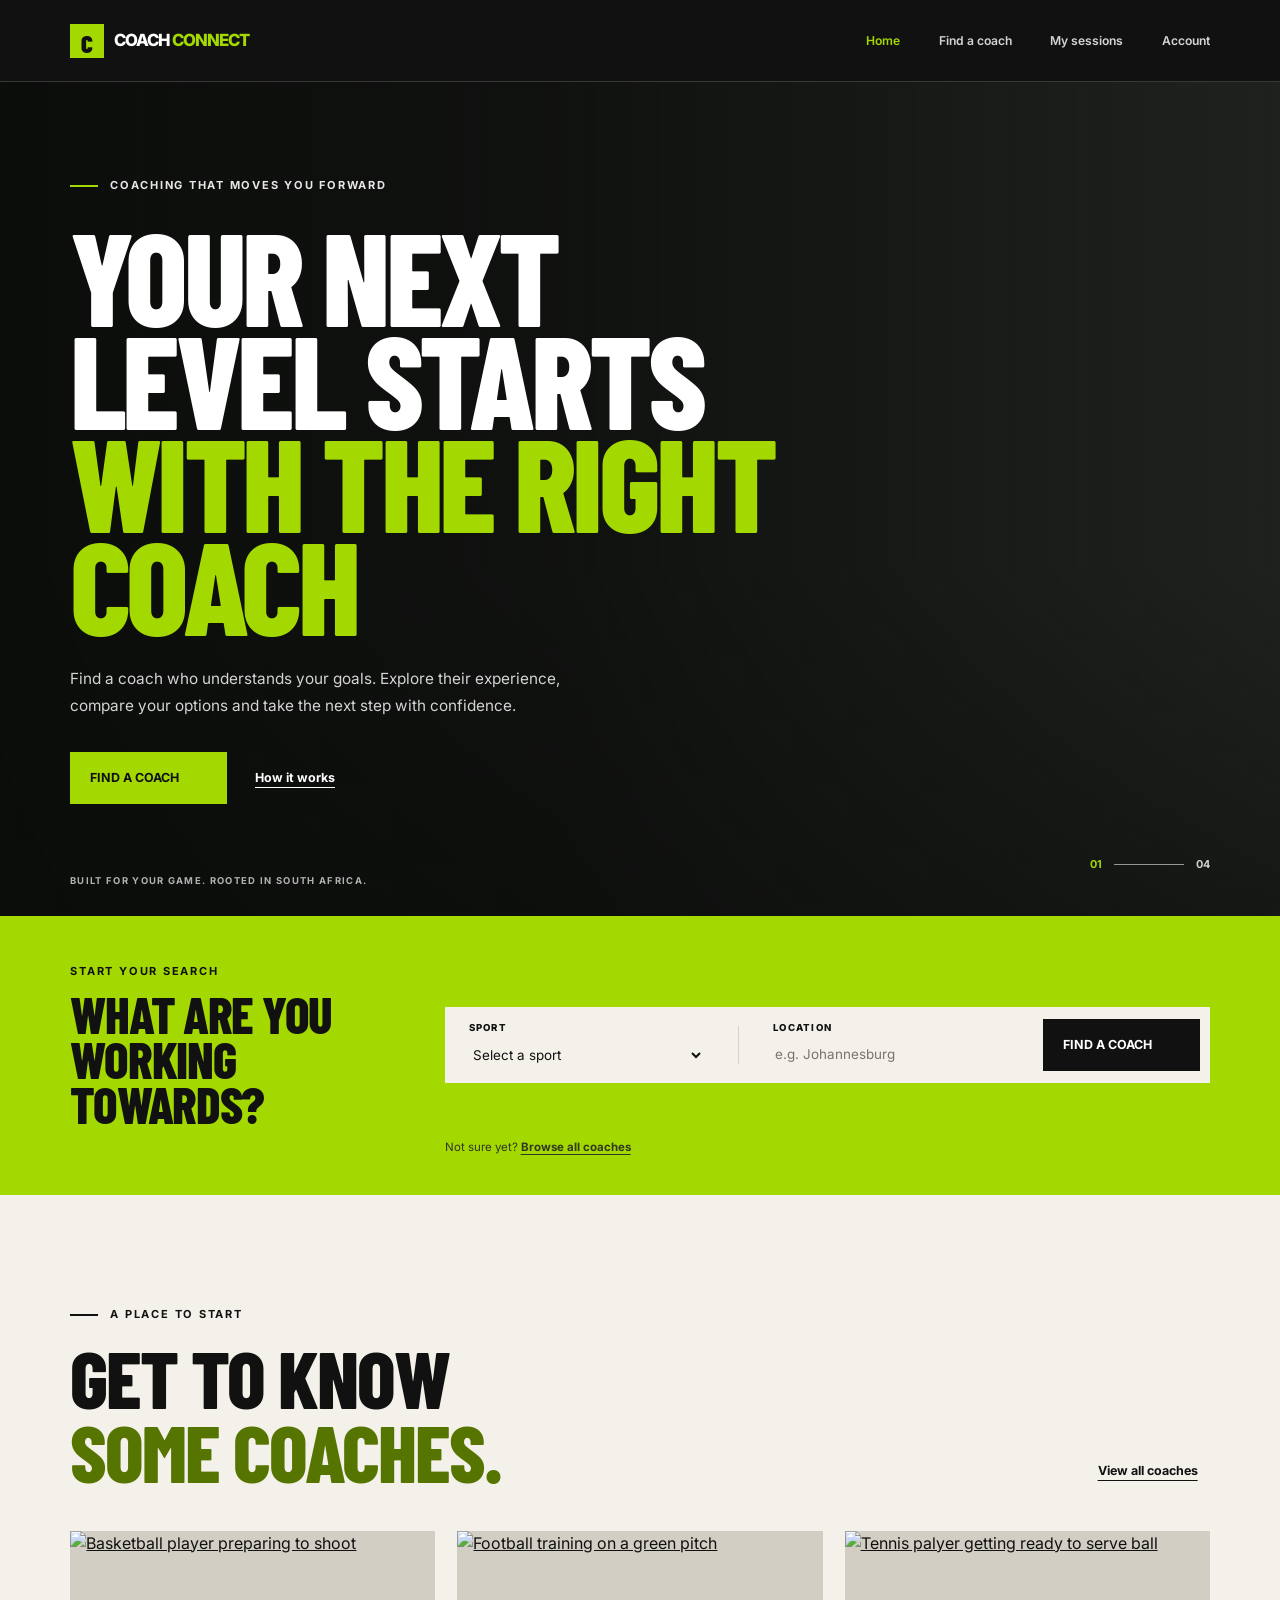
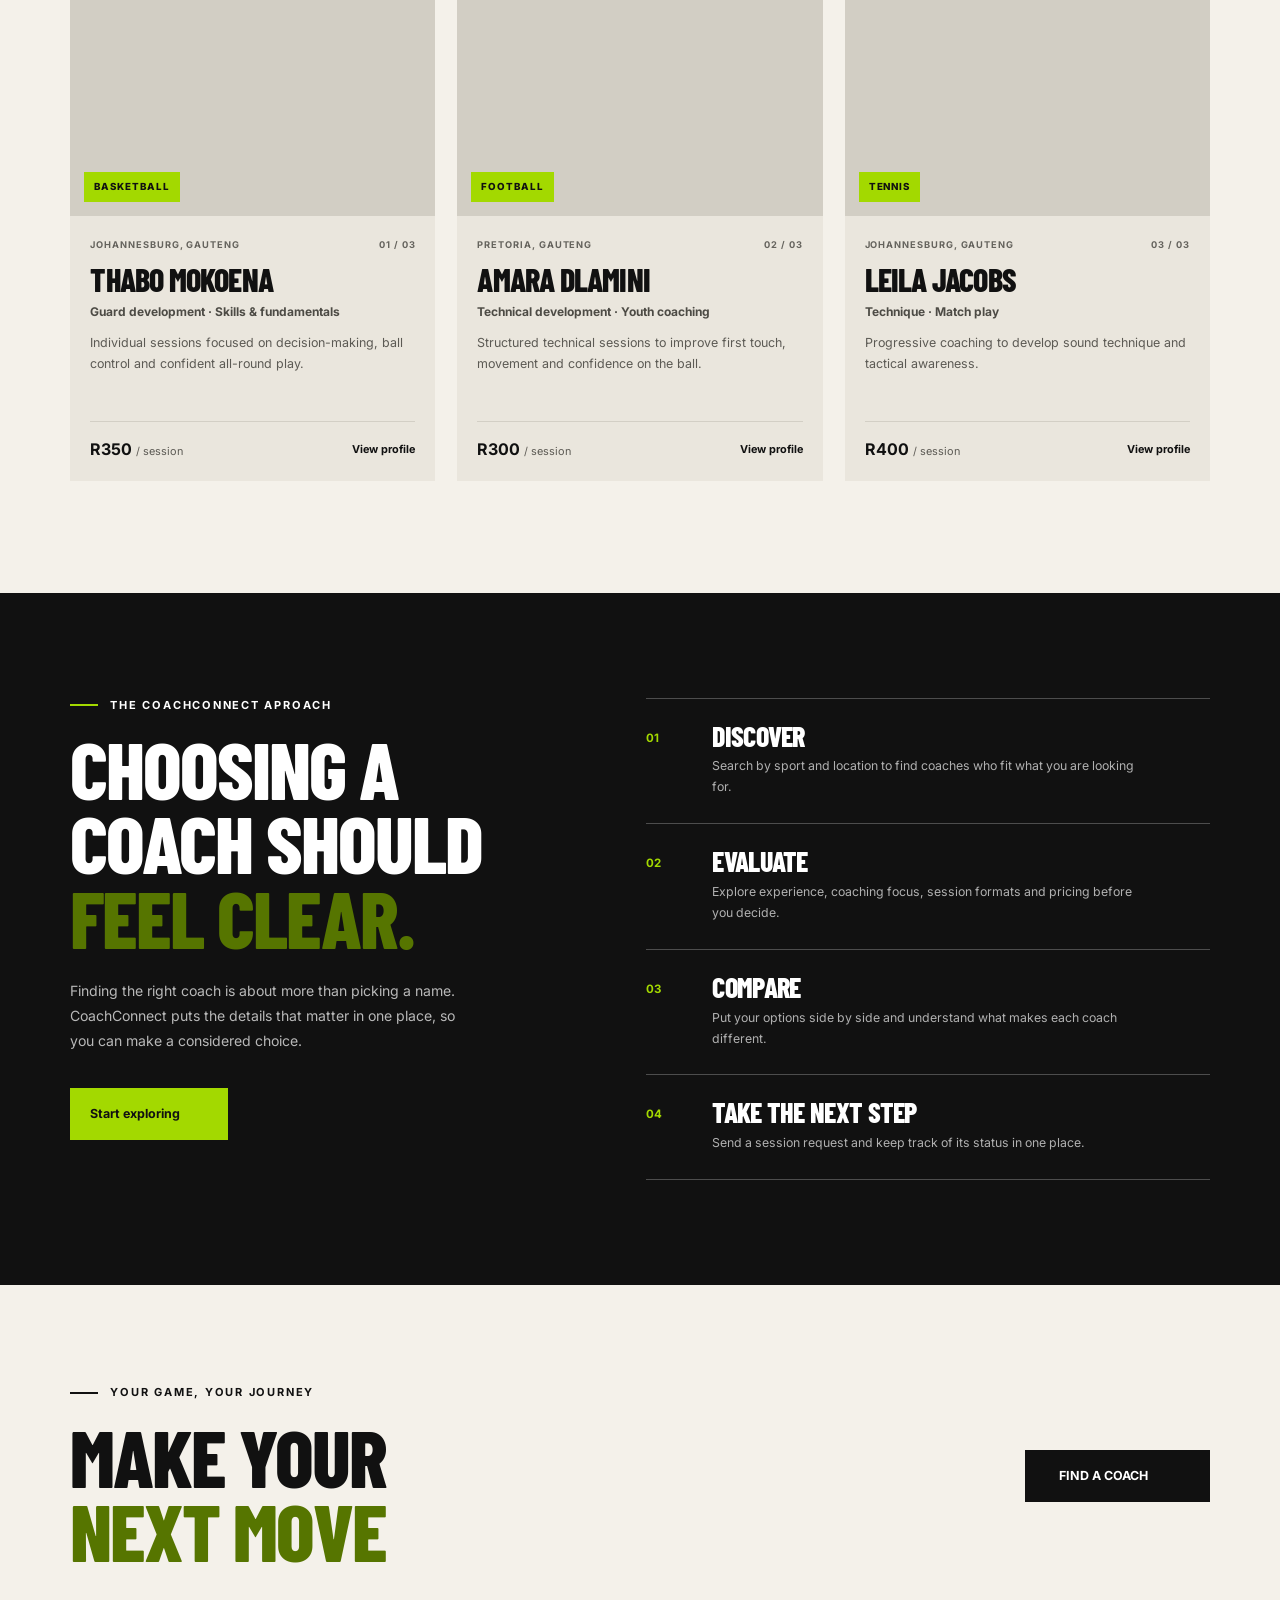
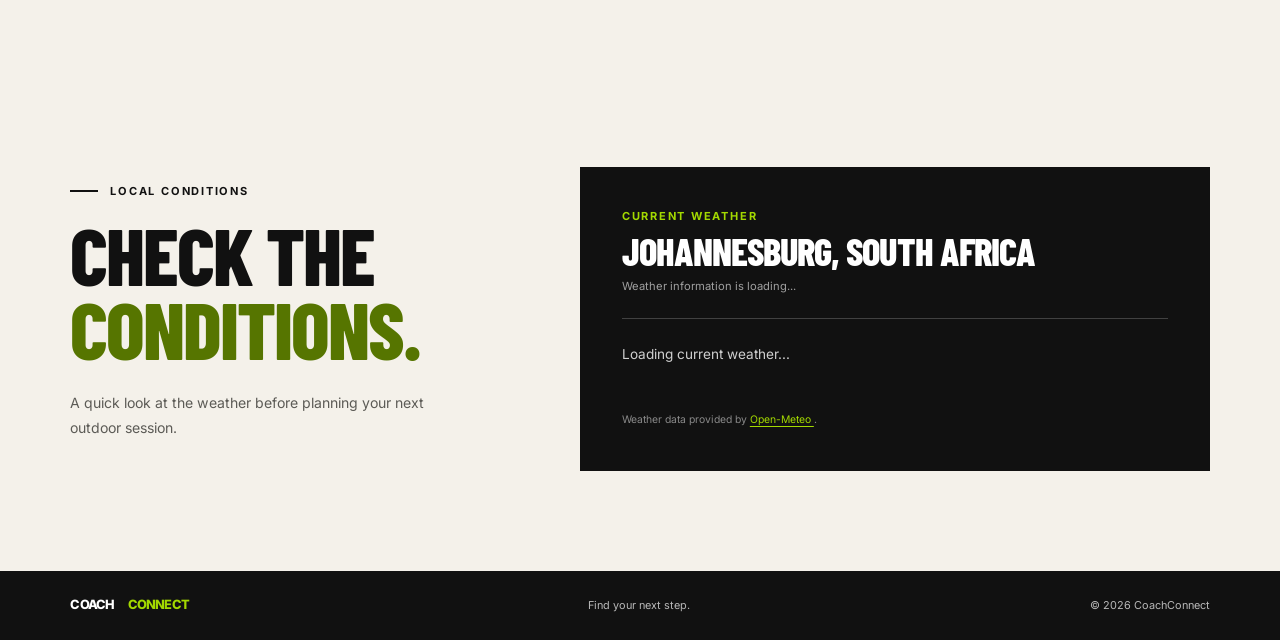
==== commit c42fbbc1: "file directory changes" ====
--- a/html/index.html
+++ b/html/index.html
@@ -9,10 +9,10 @@
     <link rel="preconnect" href="https://fonts.googleapis.com">
     <link rel="preconnect" href="https://fonts.gstatic.com" crossorigin>
     <link href="https://fonts.googleapis.com/css2?family=Barlow+Condensed:wght@500;600;700;800&family=Inter:wght@400;500;600;700&display=swap" rel="stylesheet">
-    <link rel="stylesheet" href="/css/style.css">
-    <link rel="stylesheet" href="/css/components.css">
-    <link rel="stylesheet" href="/css/pages.css">
-    <link rel="stylesheet" href="/css/responsive.css">
+    <link rel="stylesheet" href="../css/style.css">
+    <link rel="stylesheet" href="../css/components.css">
+    <link rel="stylesheet" href="../css/pages.css">
+    <link rel="stylesheet" href="../css/responsive.css">
     <script type="module" src="../js/main.js"></script>
     <script type="module" src="../js/featured-coaches.js"></script>
   
@@ -24,7 +24,7 @@
     <a class="skip-link" href="#main-content">Skip to content</a>
 
     <header class="site-header">
-        <a class="logo" href="/html/index.html" aria-label="CoachConnect home">
+        <a class="logo" href="./index.html" aria-label="CoachConnect home">
             <span class="logo-mark" aria-hidden="true">C</span>
             <span>COACH<span class="logo-accent">CONNECT</span></span> <!--bring CoachConnect together-->    
        </a>
@@ -35,10 +35,10 @@
         </button>
 
         <nav id="primary-nav" class="primary-nav" aria-label="Main navigation">
-            <a href="/html/index.html" aria-current="page" >Home</a>
-            <a href="/html/find-coach.html">Find a coach</a>
-            <a href="/html/my-sessions.html">My sessions</a>
-            <a href="/html/auth.html">Account</a> 
+            <a href="./index.html" aria-current="page" >Home</a>
+            <a href="./find-coach.html">Find a coach</a>
+            <a href="./my-sessions.html">My sessions</a>
+            <a href="./auth.html">Account</a> 
         </nav>
     </header>
 
@@ -52,7 +52,7 @@
                 <h1 id="hero-title" class="hero-title">YOUR NEXT<br>LEVEL STARTS<br><span>WITH THE RIGHT</span><br><span>COACH</span></h1>
                 <p class="hero-copy">Find a coach who understands your goals. Explore their experience, compare your options and take the next step with confidence. </p>
                 <div class="hero-actions">
-                    <a class="button button-accent"  href="/html/find-coach.html">FIND A COACH<span aria-hidden="true"></span></a>
+                    <a class="button button-accent"  href="./find-coach.html">FIND A COACH<span aria-hidden="true"></span></a>
                     <a class="text-link text-link-light" href="#how-it-works">How it works <span aria-hidden="true"></span></a>
                 </div>
             </div>
@@ -67,7 +67,7 @@
                <h2>What are you<br>working towards?</h2>
             </div>
             
-            <form class="quick-search" action="/html/find-coach.html" method="get">
+            <form class="quick-search" action="./find-coach.html" method="get">
               <label class="search-field">
                   <span class="field-label">SPORT</span>
                   <select name="sport" aria-label="Choose a sport">
@@ -90,7 +90,7 @@
                <button class="button button-dark search-submit" type="submit">FIND A COACH<span aria-hidden="true"></span></button>
             </form>
 
-            <p class="search-note">Not sure yet? <a href="/html/find-coach.html">Browse all coaches</a></p>
+            <p class="search-note">Not sure yet? <a href="./find-coach.html">Browse all coaches</a></p>
         </section>
 
         <section class="section featured-section content-width" aria-labelledby="featured-title">
@@ -99,7 +99,7 @@
                     <p class="eyebrow"><span class="eyebrow-line eyebrow-line-dark"></span> A PLACE TO START</p>
                     <h2 id="featured-title">GET TO KNOW<br><span>SOME COACHES.</span></h2>
                 </div>
-                <a class="text-link" href="/html/find-coach.html">View all coaches<span aria-hidden="true"></span></a>
+                <a class="text-link" href="./find-coach.html">View all coaches<span aria-hidden="true"></span></a>
             </div>
 
             <div class="coach-grid">
@@ -113,7 +113,7 @@
                     <p class="eyebrow"><span class="eyebrow-line"></span>THE COACHCONNECT APROACH</p>
                     <h2 id="how-title">CHOOSING A<br>COACH SHOULD<br><span>FEEL CLEAR.</span></h2>
                     <p>Finding the right coach is about more than picking a name. CoachConnect puts the details that matter in one place, so you can make a considered choice.</p>
-                    <a class="button button-accent" href="find-coach.html">Start exploring <span aria-hidden="true"></span></a>
+                    <a class="button button-accent" href="./find-coach.html">Start exploring <span aria-hidden="true"></span></a>
                 </div>
 
                 <div class="steps-list">
@@ -218,7 +218,7 @@
     </main>
 
     <footer class="site-footer">
-        <a class="footer-logo" href="/html/index.html">COACH<span>CONNECT</span></a>
+        <a class="footer-logo" href="./index.html">COACH<span>CONNECT</span></a>
         <p>Find your next step.</p>
         <p>© 2026 CoachConnect</p>
     </footer>
--- a/css/style.css
+++ b/css/style.css
@@ -110,850 +110,3 @@
   width: min(var(--content-width), calc(100% - (var(--page-gutter) * 2)));
   margin-inline: auto;
 }
-/*    END */
-
-
-/* COACH PROFILE PAGE */
-.profile-page{padding-top:34px}
-
-.profile-topline{display:flex;
-  align-items:center;
-  justify-content:space-between;
-  gap:20px;margin-bottom:32px
-}
-
-.profile-topline .eyebrow{
-  margin:0;
-  color:var(--color-muted)
-}
-
-.profile-status{
-  margin:0 auto 44px;
-  padding:22px 24px;
-  background:#EAE6DD;
-  border-left:4px solid var(--color-accent-dark);
-  font-size:.86rem
-}
-
-.profile-status.notice-error{border-left-color:#A43B2E}
-
-.profile-content[hidden]{display:none}
-
-.profile-hero{
-  display:grid;
-  grid-template-columns:1.02fr .98fr;
-  align-items:center;
-  gap:clamp(35px,6vw,86px);
-  padding-bottom:70px
-}
-
-.profile-hero-copy{padding-block:22px}
-
-.profile-location{margin-bottom:18px;color:var(--color-muted);
-  font-size:.66rem;
-  font-weight:800;
-  letter-spacing:.13em
-}
-
-.profile-hero h1{
-  max-width:700px;
-  margin:0 0 16px;
-  font-size:clamp(4.6rem,8.2vw,8.3rem);
-  overflow-wrap:anywhere
-}
-
-.profile-focus{
-  margin:0 0 22px;
-  font-size:.9rem;
-  font-weight:700
-}
-
-.profile-intro{
-  max-width:540px;
-  margin:0;
-  color:#55534D;
-  font-size:.91rem;
-  line-height:1.85
-}
-
-.profile-hero-actions{
-  display:flex;
-  align-items:center;
-  flex-wrap:wrap;
-  gap:22px;
-  margin-top:30px
-}
-
-.profile-portrait{
-  position:relative;
-  min-height:490px;
-  margin:0;
-  background:#D6D2C9;
-  overflow:hidden
-}
-
-.profile-portrait img{
-  width:100%;
-  height:100%;
-  min-height:490px;
-  max-height:620px;
-  object-fit:cover
-}
-
-.profile-portrait figcaption{
-  position:absolute;
-  right:0;
-  bottom:0;
-  padding:12px 16px;
-  background:var(--color-ink);
-  color:var(--color-white);
-  font-size:.62rem;
-  font-weight:700;
-  letter-spacing:.08em;
-  text-transform:uppercase
-}
-
-.profile-facts-band{
-  background:var(--color-ink);
-  color:var(--color-white)
-}
-
-.profile-facts{
-  display:grid;
-  grid-template-columns:repeat(4,1fr);
-  gap:24px;
-  padding-block:28px
-}
-
-.profile-facts>div{
-  display:grid;
-  gap:6px;
-  padding-left:18px;
-  border-left:2px solid var(--color-accent)
-}
-
-.profile-facts span{
-  color:rgba(255,255,255,.6);
-  font-size:.59rem;
-  font-weight:800;
-  letter-spacing:.12em
-}
-
-.profile-facts strong{
-  font-family:var(--font-heading);
-  font-size:1.75rem;
-  line-height:1.1;
-  text-transform:uppercase
-}
-
-.profile-details{
-  display:grid;
-  grid-template-columns:minmax(0,1.35fr) minmax(280px,.65fr);
-  gap:clamp(40px,8vw,115px);
-  padding-block:90px
-}
-
-.profile-main-column{
-  display:grid;
-  align-content:start;
-  gap:70px
-}
-
-.profile-section-block .eyebrow{color:var(--color-muted)}
-
-.profile-section-block h2{
-  max-width:700px;
-  margin:0 0 22px;
-  font-size:clamp(3.5rem,6vw,5.6rem)
-}
-
-.profile-section-block h2 span{color:var(--color-accent-dark)}
-
-.profile-section-block>p:last-child{
-  max-width:680px;
-  margin:0;
-  color:#55534D;
-  font-size:.9rem;
-  line-height:1.9
-}
-.approach-list{
-  display:grid;
-  gap:0;
-  margin:0;
-  padding:0;
-  list-style:none;
-  border-top:1px solid var(--color-line)
-}
-
-.approach-list li{
-  display:grid;
-  grid-template-columns:42px 1fr;
-  gap:15px;
-  align-items:start;
-  padding:18px 0;
-  border-bottom:1px solid var(--color-line)
-}
-
-.approach-number{
-  color:var(--color-accent-dark);
-  font-size:.7rem;
-  font-weight:800
-}
-
-.approach-list p{
-  margin:0;
-  font-size:.86rem;
-  font-weight:600;
-  line-height:1.65
-}
-
-.profile-info-card{
-  position:sticky;
-  top:25px;
-  padding:28px;
-  background:#EAE6DD;
-  border:1px solid #DEDAD0
-}
-
-.profile-info-card .eyebrow{
-  margin-bottom:14px;
-  color:var(--color-muted)
-}
-
-.profile-info-card h3{
-  margin:0 0 14px;
-  font-size:2.3rem
-}
-
-.profile-info-card>p:not(.eyebrow):not(.profile-small-label):not(.profile-rate){
-  color:#55534D;
-  font-size:.77rem;
-  line-height:1.75
-}
-
-.profile-session-types{
-  display:flex;
-  flex-wrap:wrap;
-  gap:7px;
-  margin-top:15px
-}
-
-.session-type-tag{
-  padding:7px 10px;
-  background:var(--color-paper);
-  font-size:.63rem;
-  font-weight:700
-}
-
-.profile-card-divider{
-  height:1px;
-  margin:21px 0;
-  background:#D1CDC3
-}
-
-.profile-small-label{
-  margin:0 0 7px;
-  font-size:.59rem;
-  font-weight:800;
-  letter-spacing:.12em
-}
-
-.profile-rate{
-  display:flex;
-  align-items:baseline;
-  gap:5px;
-  margin:22px 0 15px
-}
-
-.profile-rate strong{
-  font-family:var(--font-heading);
-  font-size:2.4rem;
-  line-height:1
-}
-
-.profile-rate span{
-  color:var(--color-muted);
-  font-size:.7rem
-}
-
-.profile-card-button{
-  width:100%;
-  justify-content:space-between
-}
-
-.profile-demo-note{
-  padding-block:25px;
-  background:#E5E1D8;
-  border-top:1px solid var(--color-line)
-}
-
-.profile-demo-note .content-width{
-  display:grid;
-  grid-template-columns:180px 1fr;
-  gap:22px;
-  align-items:start
-}
-
-.profile-demo-note strong{
-  font-size:.72rem;
-  text-transform:uppercase}
-
-.profile-demo-note p{
-  max-width:850px;
-  margin:0;
-  color:#55534D;
-  font-size:.7rem;
-  line-height:1.75
-}
-
-
-
-
-/* SESSION REQUEST PAGE */
-.session-request-page {
-  padding-top: 70px;
-  padding-bottom: 100px;
-}
-
-.session-request-heading {
-  max-width: 750px;
-  margin-bottom: 48px;
-}
-
-.session-request-heading h1 {
-  max-width: 850px;
-  margin: 0 0 22px;
-  font-size: clamp(5rem, 9vw, 8.5rem);
-  line-height: .82;
-  letter-spacing: -.035em;
-}
-
-.session-request-heading > p:last-child {
-  max-width: 550px;
-  color: var(--color-muted);
-  line-height: 1.8;
-}
-
-/* Main two-column layout */
-.request-layout {
-  display: grid;
-  grid-template-columns: minmax(280px, .85fr) minmax(0, 1.15fr);
-  gap: clamp(28px, 4vw, 55px);
-  align-items: start;
-}
-
-/* Keep the coach summary visually separate */
-.request-coach-summary {
-  min-width: 0;
-  padding: 34px;
-  background: #EAE6DD;
-  border: 1px solid var(--color-line);
-}
-
-.request-coach-summary h2 {
-  margin: 12px 0 20px;
-  font-size: clamp(2.5rem, 4vw, 3.6rem);
-  line-height: .95;
-}
-
-.request-coach-summary p {
-  margin-bottom: 14px;
-  color: var(--color-muted);
-  line-height: 1.7;
-}
-
-/* Submission form panel */
-.session-request-form {
-  min-width: 0;
-  display: grid;
-  gap: 24px;
-  padding: 36px;
-  background: #EAE6DD;
-  border: 1px solid var(--color-line);
-}
-
-/* Form introduction */
-.form-heading {
-  padding-bottom: 20px;
-  border-bottom: 1px solid var(--color-line);
-}
-
-.form-heading h2 {
-  margin: 0 0 10px;
-  font-size: clamp(2.5rem, 4vw, 3.5rem);
-  line-height: .95;
-}
-
-.form-heading p {
-  margin: 0;
-  color: var(--color-muted);
-  font-size: .88rem;
-  line-height: 1.7;
-}
-
-
-
-/* Important booking information */
-.request-disclaimer {
-  margin: 0;
-  padding: 18px;
-  background: var(--color-paper);
-  border-left: 3px solid var(--color-accent-dark);
-  color: var(--color-muted);
-  font-size: .8rem;
-  line-height: 1.8;
-}
-
-/* Submit button and links */
-.session-request-form button[type="submit"] {
-  justify-self: start;
-  min-width: 210px;
-  cursor: pointer;
-}
-
-.session-request-form .text-link,
-.request-confirmation .text-link {
-  justify-self: start;
-}
-
-/* Status messages */
-#request-status,
-.request-status {
-  margin-bottom: 28px;
-  padding: 18px 22px;
-  background: #EAE6DD;
-  border: 1px solid var(--color-line);
-  line-height: 1.7;
-}
-
-#request-status.notice-error,
-.request-status.notice-error {
-  border-color: #c44b4b;
-  color: #a52f2f;
-}
-
-/* Confirmation panel */
-.request-confirmation {
-  max-width: 700px;
-  padding: 42px;
-  background: #EAE6DD;
-  border: 1px solid var(--color-line);
-}
-
-.request-confirmation h2 {
-  margin: 12px 0 18px;
-}
-
-.request-confirmation p {
-  line-height: 1.8;
-}
-
-.request-pending-label {
-  display: inline-block;
-  margin: 15px 0;
-  padding: 9px 15px;
-  background: #fff0d6;
-  color: #855300;
-  font-size: .8rem;
-  font-weight: 700;
-  letter-spacing: .06em;
-}
-
-/* Preserve hidden states when JavaScript changes them */
-.request-layout[hidden],
-#request-content[hidden],
-.request-confirmation[hidden] {
-  display: none !important;
-}
-
-
-/* MY SESSIONS PAGE */
-.page-shell.my-sessions-page {
-  min-height: 65vh;
-  width: min(var(--content-width), calc(100% - (var(--page-gutter) * 2)));
-  margin-inline: auto;
-  padding-top: 85px;
-  padding-bottom: 105px;
-}
-
-.my-sessions-page > .eyebrow {
-  margin-bottom: 22px;
-  color: var(--color-muted);
-}
-
-.my-sessions-page > h1 {
-  max-width: 850px;
-  margin: 0 0 22px;
-  font-size: clamp(5rem, 10vw, 9rem);
-  line-height: .82;
-  letter-spacing: -.035em;
-}
-
-.page-lead {
-  max-width: 510px;
-  margin: 28px 0 0;
-  color: var(--color-muted);
-  font-size: .9rem;
-  line-height: 1.8;
-}
-
-.sessions-section {
-  margin-top: 85px;
-}
-
-.sessions-section-heading {
-  display: flex;
-  align-items: end;
-  justify-content: space-between;
-  gap: 30px;
-  margin-bottom: 30px;
-  padding-bottom: 24px;
-  border-bottom: 1px solid var(--color-line);
-}
-
-.sessions-section-heading .eyebrow {
-  margin-bottom: 14px;
-  color: var(--color-muted);
-}
-
-.sessions-section-heading h2 {
-  margin: 0;
-  font-size: clamp(3.2rem, 5.5vw, 5rem);
-  line-height: .9;
-  color: var(--color-ink);
-}
-
-.sessions-section-heading .button {
-  flex-shrink: 0;
-  margin-bottom: 4px;
-}
-
-
-
-/* Session list */
-
-.sessions-list {
-  display: grid;
-  gap: 18px;
-}
-
-.session-card {
-  display: grid;
-  grid-template-columns: minmax(0, 1fr) auto;
-  gap: 30px;
-  padding: 30px;
-  background: #EAE6DD;
-  border: 1px solid #DEDAD0;
-  transition: border-color .2s ease, transform .2s ease;
-}
-
-.session-card:hover {
-  border-color: var(--color-accent-dark);
-  transform: translateY(-2px);
-}
-
-/* Session details */
-
-.session-card-details {
-  min-width: 0;
-}
-
-.session-card-details h3 {
-  margin: 8px 0 16px;
-  font-size: 2.3rem;
-  line-height: .95;
-  letter-spacing: -.035em;
-}
-
-.session-card-details > p:not(.eyebrow) {
-  margin: 8px 0;
-  color: #55534D;
-  font-size: .8rem;
-  line-height: 1.7;
-}
-
-.session-card-status {
-  display: flex;
-  min-width: 145px;
-  flex-direction: column;
-  align-items: flex-end;
-  justify-content: space-between;
-  gap: 20px;
-}
-
-
-
-
-
-.session-card-price {
-  font-family: var(--font-heading);
-  font-size: 2rem;
-  font-weight: 800;
-  line-height: 1;
-  text-transform: uppercase;
-}
-
-.session-card-message {
-  grid-column: 1 / -1;
-  margin: 0;
-  padding-top: 18px;
-  border-top: 1px solid #D3CFC5;
-  color: var(--color-muted);
-  font-size: .78rem;
-  line-height: 1.75;
-}
-
-
-
-
-.session-more-details {
-  grid-column: 1 / -1;
-  padding-top: 16px;
-  border-top: 1px solid var(--color-line);
-}
-
-.session-more-details summary {
-  cursor: pointer;
-  font-weight: 600;
-  font-size: 0.9rem;
-  color: var(--color-ink);
-}
-
-.session-more-details summary:hover {
-  color: var(--color-ink);
-}
-
-.session-extra-information {
-  padding: 15px 0 5px;
-  color: var(--color-muted);
-  font-size: 0.9rem;
-  line-height: 1.7;
-}
-
-.session-extra-information p {
-  margin: 8px 0;
-}
-
-
-/* COACHCONNECT AUTHENTICATION */
-/* =====================================
-   AUTHENTICATION PAGE LAYOUT REFINEMENT
-===================================== */
-
-.auth-page {
-  width: min(var(--content-width), calc(100% - (var(--page-gutter) * 2)));
-  margin-inline: auto;
-
-  grid-template-columns: minmax(0, 1fr) minmax(360px, 480px);
-  align-items: center;
-
-  gap: clamp(45px, 7vw, 100px);
-
-  padding-top: 85px;
-  padding-bottom: 100px;
-}
-
-.auth-intro {
-  min-width: 0;
-}
-
-.auth-intro h1 {
-  margin-bottom: 25px;
-  max-width: 650px;
-}
-
-.auth-card {
-  width: 100%;
-  max-width: 480px;
-  padding: 38px;
-  background: #EAE6DD;
-  border: 1px solid var(--color-line);
-  box-shadow: 0 12px 35px rgba(17, 17, 17, .05);
-}
-
-.auth-tabs {
-  margin-bottom: 30px;
-}
-
-.auth-form {
-  gap: 24px;
-}
-
-.auth-form .form-field {
-  gap: 9px;
-}
-
-.auth-form .form-field input {
-  min-height: 52px;
-}
-
-.auth-form .button {
-  min-height: 54px;
-}
-
-
-
-
-/* =====================================
-   HOMEPAGE WEATHER SECTION
-===================================== */
-
-.weather-section {
-    display: grid;
-    grid-template-columns: 0.8fr 1.2fr;
-    align-items: center;
-    gap: clamp(35px, 7vw, 100px);
-    padding-block: 100px;
-}
-
-.weather-heading h2 {
-    margin: 0 0 24px;
-}
-
-.weather-heading h2 span {
-    color: var(--color-accent-dark);
-}
-
-.weather-heading > p:last-child {
-    max-width: 380px;
-    color: var(--color-muted);
-    font-size: 0.88rem;
-    line-height: 1.8;
-}
-
-/* Main weather panel */
-
-.weather-panel {
-    min-width: 0;
-    padding: clamp(25px, 4vw, 42px);
-    background: var(--color-ink);
-    color: var(--color-white);
-}
-
-.weather-location {
-    padding-bottom: 22px;
-    border-bottom: 1px solid rgba(255,255,255,.2);
-}
-
-.weather-location .eyebrow {
-    color: var(--color-accent);
-    margin-bottom: 10px;
-}
-
-.weather-location h3 {
-    margin: 0 0 8px;
-    font-size: clamp(1.7rem, 3vw, 2.4rem);
-}
-
-.weather-location > p:last-child {
-    margin: 0;
-    color: rgba(255,255,255,.6);
-    font-size: 0.7rem;
-}
-
-/* Loading and error messages */
-
-.weather-message {
-    padding-block: 25px;
-    font-size: 0.85rem;
-    color: rgba(255,255,255,.8);
-}
-
-.weather-message.notice-error {
-    color: #ffb6a9;
-}
-
-/* Current weather information */
-
-.weather-content {
-    padding-top: 28px;
-}
-
-.weather-main {
-    padding-bottom: 28px;
-}
-
-.weather-main > p:first-child {
-    margin-bottom: 8px;
-    color: var(--color-accent);
-    font-size: 0.8rem;
-    font-weight: 700;
-    text-transform: uppercase;
-    letter-spacing: .1em;
-}
-
-.weather-temperature {
-    margin: 0;
-    font-family: var(--font-heading);
-    font-size: clamp(4.5rem, 8vw, 7rem);
-    font-weight: 800;
-    line-height: .9;
-}
-
-.weather-temperature span:last-child {
-    color: var(--color-accent);
-}
-
-.weather-main > p:last-child {
-    margin: 12px 0 0;
-    color: rgba(255,255,255,.65);
-    font-size: 0.78rem;
-}
-
-/* Weather detail columns */
-
-.weather-details {
-    display: grid;
-    grid-template-columns: repeat(3, minmax(0, 1fr));
-    gap: 15px;
-    padding-block: 22px;
-    border-top: 1px solid rgba(255,255,255,.2);
-    border-bottom: 1px solid rgba(255,255,255,.2);
-}
-
-.weather-details > div {
-    display: grid;
-    gap: 8px;
-}
-
-.weather-detail-label {
-    color: rgba(255,255,255,.55);
-    font-size: 0.58rem;
-    font-weight: 700;
-    letter-spacing: .1em;
-}
-
-.weather-details strong {
-    font-size: 0.95rem;
-}
-
-/* Training advice */
-
-.weather-advice {
-    margin: 22px 0 0;
-    padding-left: 15px;
-    border-left: 3px solid var(--color-accent);
-    color: rgba(255,255,255,.8);
-    font-size: 0.78rem;
-    line-height: 1.8;
-}
-
-/* Data credit */
-
-.weather-credit {
-    margin: 22px 0 0;
-    color: rgba(255,255,255,.5);
-    font-size: 0.65rem;
-}
-
-.weather-credit a {
-    color: var(--color-accent);
-    text-underline-offset: 3px;
-}
-
-/* Ensure hidden weather elements stay hidden */
-
-.weather-section [hidden] {
-    display: none !important;
-}
-
--- a/css/pages.css
+++ b/css/pages.css
@@ -14,12 +14,11 @@
 }
 
 .hero-image {
-  /*find a picture for the hero section
-  background-image: 
-  */
+  background-image: url(https://images.unsplash.com/photo-1749571767862-a5a9587d3f41?q=80&w=687&auto=format&fit=crop&ixlib=rb-4.1.0&ixid=NHwxMjA3fDA%3D);
   background-position: center 42%;
   background-size: cover;
   transform: scale(1.02);
+  will-change: transform;
 }
 
 .hero-shade {
@@ -55,6 +54,7 @@
   font-size: clamp(.95rem, 1.2vw, 1.06rem);
   line-height: 1.75;
 }
+
 .hero-actions { 
     display: flex; 
     align-items: center; 
@@ -96,6 +96,20 @@
 }
 
 
+.hero-eyebrow,
+.hero-title,
+.hero-copy,
+.hero-actions,
+.hero-index,
+.hero-location {
+    will-change: transform, opacity;
+}
+
+.eyebrow-line {
+    transform-origin: left center;
+}
+
+
 /* Quick search band */
 .search-band {
   display: grid;
@@ -324,56 +338,123 @@
 ========================================= */
 
 .find-hero{
-  position:relative;
-  overflow:hidden;
-  background:var(--color-ink);
-  color:var(--color-white)
-}
+   min-height: min(760px, calc(100svh - 82px));
+  position: relative;
+  display: flex;
+  overflow: hidden;
+  align-items: center;
+  background: #252824;
+  color: var(--color-white);
+}
+
+.find-hero-image,
+.find-hero-shade {
+  position: absolute;
+  inset: 0;
+}
+
+.find-hero-image {
+  background-image: url("https://images.unsplash.com/photo-1520399636535-24741e71b160?q=80&w=1170&auto=format&fit=crop&ixlib=rb-4.1.0&ixid=NHwxMjA3fDA%3D");
+  background-position: center 42%;
+  background-size: cover;
+  transform: scale(1.02);
+  transform-origin: center;
+  position: absolute;
+  inset: 0;
+}
+
+.find-hero-shade {
+  background:
+    linear-gradient(
+      90deg,
+      rgba(10,12,10,.94) 0%,
+      rgba(10,12,10,.78) 44%,
+      rgba(10,12,10,.22) 100%
+    ),
+
+    linear-gradient(
+      0deg,
+      rgba(10,12,10,.45),
+      transparent 42%
+    );
+}
+
+
 
 .find-hero:after{
   position:absolute;
-  top:-80px;right:7%;
+  top:-80px;
+  right:7%;
   width:360px;
-  height:360px;
+  aspect-ratio: 1;
   border:1px solid rgba(163,217,0,.28);
   border-radius:50%;
   content:"";
+  transform: translateY(-50%);
   box-shadow:
     0 0 0 48px rgba(163,217,0,.035),
-    0 0 0 96px rgba(163,217,0,.025)
-}
+    0 0 0 96px rgba(163,217,0,.025);
+  pointer-events: none;
+}
+
+
 
 .find-hero-inner{
-  position:relative;
-  z-index:1;
-  padding-block:82px 88px
-}
-
-.find-hero h1{
-  margin:0;
-  font-size:clamp(5rem,10vw,9.5rem)
-}
-
-.find-hero h1 span{
-  color:var(--color-accent)
-}
-
-.find-hero-inner>p:last-child{
-  max-width:510px;
-  margin:24px 0 0;
-  color:rgba(255,255,255,.72);
-  font-size:.92rem;
-  line-height:1.75
-}
-
-.find-hero-index{
-  position:absolute;
-  right:var(--page-gutter);
-  bottom:28px;
-  color:rgba(255,255,255,.55);
-  font-size:.6rem;font-weight:700;
-  letter-spacing:.14em
-}
+ position: relative;
+ z-index: 2;
+ width: min(
+    var(--content-width),
+    calc(100% - (var(--page-gutter) * 2))
+  );
+  margin-inline: auto;
+  padding-block: 96px 112px;
+}
+
+.find-hero .hero-title {
+  max-width: 900px;
+  margin: 0;
+  font-size: clamp(4.5rem, 10.2vw, 10rem);
+  line-height: .79;
+  letter-spacing: -.035em;
+}
+
+.find-hero .hero-title span {
+  color: var(--color-accent);
+}
+
+/* Description */
+.find-hero .hero-copy {
+  max-width: 510px;
+  margin: 30px 0 0;
+  color: rgba(255,255,255,.82);
+  font-size: clamp(.95rem, 1.2vw, 1.06rem);
+  line-height: 1.75;
+}
+
+/* Page indicator */
+.find-hero .hero-index {
+  position: absolute;
+  z-index: 2;
+  right: var(--page-gutter);
+  bottom: 42px;
+  display: flex;
+  align-items: center;
+  gap: 12px;
+  color: rgba(255,255,255,.8);
+  font-size: .68rem;
+  font-weight: 700;
+}
+
+.find-hero .hero-index span:first-child {
+  color: var(--color-accent);
+}
+
+.find-hero .hero-index-line {
+  width: 70px;
+  height: 1px;
+  background: rgba(255,255,255,.55);
+}
+
 
 .directory-section{
   padding-block:86px 90px
@@ -518,17 +599,22 @@
   font-size:.7rem
 }
 
-.directory-grid{
-  display:grid;
-  grid-template-columns:repeat(3,minmax(0,1fr));
-  gap:20px
-}
-
-.directory-card{
-  min-width:0;
-  background:#EAE6DD;
-  border:1px solid #E0DCD2
-}
+
+.directory-grid {
+  display: flex;
+  flex-wrap: nowrap;
+  align-items: stretch;
+  gap: 20px;
+  width: max-content;
+}
+
+.directory-card {
+  flex: 0 0 min(70vw, 520px);
+  min-width: 0;
+  background: #EAE6DD;
+  border: 1px solid #E0DCD2;
+}
+
 
 .directory-card-image{
   position:relative;
@@ -815,4 +901,2093 @@
   color:#55534D;
   font-size:.65rem;
   text-transform:uppercase
-}+}
+
+/* =========================================
+   COACH PROFILE PAGE
+========================================= */
+
+.profile-page{padding-top:34px}
+
+.profile-topline{display:flex;
+  align-items:center;
+  justify-content:space-between;
+  gap:20px;margin-bottom:32px
+}
+
+.profile-topline .eyebrow{
+  margin:0;
+  color:var(--color-muted)
+}
+
+.profile-status{
+  margin:0 auto 44px;
+  padding:22px 24px;
+  background:#EAE6DD;
+  border-left:4px solid var(--color-accent-dark);
+  font-size:.86rem
+}
+
+.profile-status.notice-error{border-left-color:#A43B2E}
+
+.profile-content[hidden]{display:none}
+
+.profile-hero{
+  display:grid;
+  grid-template-columns:1.02fr .98fr;
+  align-items:center;
+  gap:clamp(35px,6vw,86px);
+  padding-bottom:70px
+}
+
+.profile-hero-copy{padding-block:22px}
+
+.profile-location{margin-bottom:18px;color:var(--color-muted);
+  font-size:.66rem;
+  font-weight:800;
+  letter-spacing:.13em
+}
+
+.profile-hero h1{
+  max-width:700px;
+  margin:0 0 16px;
+  font-size:clamp(4.6rem,8.2vw,8.3rem);
+  overflow-wrap:anywhere
+}
+
+.profile-focus{
+  margin:0 0 22px;
+  font-size:.9rem;
+  font-weight:700
+}
+
+.profile-intro{
+  max-width:540px;
+  margin:0;
+  color:#55534D;
+  font-size:.91rem;
+  line-height:1.85
+}
+
+.profile-hero-actions{
+  display:flex;
+  align-items:center;
+  flex-wrap:wrap;
+  gap:22px;
+  margin-top:30px
+}
+
+.profile-portrait{
+  position:relative;
+  min-height:490px;
+  margin:0;
+  background:#D6D2C9;
+  overflow:hidden
+}
+
+.profile-portrait img{
+  width:100%;
+  height:100%;
+  min-height:490px;
+  max-height:620px;
+  object-fit:cover
+}
+
+.profile-portrait figcaption{
+  position:absolute;
+  right:0;
+  bottom:0;
+  padding:12px 16px;
+  background:var(--color-ink);
+  color:var(--color-white);
+  font-size:.62rem;
+  font-weight:700;
+  letter-spacing:.08em;
+  text-transform:uppercase
+}
+
+.profile-facts-band{
+  background:var(--color-ink);
+  color:var(--color-white)
+}
+
+.profile-facts{
+  display:grid;
+  grid-template-columns:repeat(4,1fr);
+  gap:24px;
+  padding-block:28px
+}
+
+.profile-facts>div{
+  display:grid;
+  gap:6px;
+  padding-left:18px;
+  border-left:2px solid var(--color-accent)
+}
+
+.profile-facts span{
+  color:rgba(255,255,255,.6);
+  font-size:.59rem;
+  font-weight:800;
+  letter-spacing:.12em
+}
+
+.profile-facts strong{
+  font-family:var(--font-heading);
+  font-size:1.75rem;
+  line-height:1.1;
+  text-transform:uppercase
+}
+
+.profile-details{
+  display:grid;
+  grid-template-columns:minmax(0,1.35fr) minmax(280px,.65fr);
+  gap:clamp(40px,8vw,115px);
+  padding-block:90px
+}
+
+.profile-main-column{
+  display:grid;
+  align-content:start;
+  gap:70px
+}
+
+.profile-section-block .eyebrow{color:var(--color-muted)}
+
+.profile-section-block h2{
+  max-width:700px;
+  margin:0 0 22px;
+  font-size:clamp(3.5rem,6vw,5.6rem)
+}
+
+.profile-section-block h2 span{color:var(--color-accent-dark)}
+
+.profile-section-block>p:last-child{
+  max-width:680px;
+  margin:0;
+  color:#55534D;
+  font-size:.9rem;
+  line-height:1.9
+}
+.approach-list{
+  display:grid;
+  gap:0;
+  margin:0;
+  padding:0;
+  list-style:none;
+  border-top:1px solid var(--color-line)
+}
+
+.approach-list li{
+  display:grid;
+  grid-template-columns:42px 1fr;
+  gap:15px;
+  align-items:start;
+  padding:18px 0;
+  border-bottom:1px solid var(--color-line)
+}
+
+.approach-number{
+  color:var(--color-accent-dark);
+  font-size:.7rem;
+  font-weight:800
+}
+
+.approach-list p{
+  margin:0;
+  font-size:.86rem;
+  font-weight:600;
+  line-height:1.65
+}
+
+.profile-info-card{
+  position:sticky;
+  top:25px;
+  padding:28px;
+  background:#EAE6DD;
+  border:1px solid #DEDAD0
+}
+
+.profile-info-card .eyebrow{
+  margin-bottom:14px;
+  color:var(--color-muted)
+}
+
+.profile-info-card h3{
+  margin:0 0 14px;
+  font-size:2.3rem
+}
+
+.profile-info-card>p:not(.eyebrow):not(.profile-small-label):not(.profile-rate){
+  color:#55534D;
+  font-size:.77rem;
+  line-height:1.75
+}
+
+.profile-session-types{
+  display:flex;
+  flex-wrap:wrap;
+  gap:7px;
+  margin-top:15px
+}
+
+.session-type-tag{
+  padding:7px 10px;
+  background:var(--color-paper);
+  font-size:.63rem;
+  font-weight:700
+}
+
+.profile-card-divider{
+  height:1px;
+  margin:21px 0;
+  background:#D1CDC3
+}
+
+.profile-small-label{
+  margin:0 0 7px;
+  font-size:.59rem;
+  font-weight:800;
+  letter-spacing:.12em
+}
+
+.profile-rate{
+  display:flex;
+  align-items:baseline;
+  gap:5px;
+  margin:22px 0 15px
+}
+
+.profile-rate strong{
+  font-family:var(--font-heading);
+  font-size:2.4rem;
+  line-height:1
+}
+
+.profile-rate span{
+  color:var(--color-muted);
+  font-size:.7rem
+}
+
+.profile-card-button{
+  width:100%;
+  justify-content:space-between
+}
+
+.profile-demo-note{
+  padding-block:25px;
+  background:#E5E1D8;
+  border-top:1px solid var(--color-line)
+}
+
+.profile-demo-note .content-width{
+  display:grid;
+  grid-template-columns:180px 1fr;
+  gap:22px;
+  align-items:start
+}
+
+.profile-demo-note strong{
+  font-size:.72rem;
+  text-transform:uppercase}
+
+.profile-demo-note p{
+  max-width:850px;
+  margin:0;
+  color:#55534D;
+  font-size:.7rem;
+  line-height:1.75
+}
+
+/* =========================================
+   SESSION REQUEST PAGE
+========================================= */
+
+.session-request-page {
+  width: 100%;
+  max-width: none;
+  margin: 0;
+  padding: 0 0 110px;
+  box-sizing: border-box;
+}
+
+
+.request-hero {
+  position: relative;
+  display: grid;
+  grid-template-columns: minmax(0, 1.15fr) minmax(280px, .85fr);
+  align-items: center;
+  gap: clamp(35px, 6vw, 90px);
+
+  width: 100%;
+  min-height: 430px;
+  margin: 0 0 75px;
+  padding: 75px max(
+    var(--page-gutter),
+    calc((100vw - var(--content-width)) / 2)
+  );
+
+  overflow: hidden;
+  box-sizing: border-box;
+
+  color: var(--color-white);
+  background: #252824;
+}
+
+.request-hero::after {
+  position: absolute;
+  top: 50%;
+  right: 8%;
+  width: clamp(250px, 30vw, 420px);
+  aspect-ratio: 1;
+  border: 1px solid rgba(163, 217, 0, .25);
+  border-radius: 50%;
+  box-shadow:
+    0 0 0 45px rgba(163, 217, 0, .035),
+    0 0 0 90px rgba(163, 217, 0, .025);
+  content: "";
+  transform: translateY(-50%);
+  pointer-events: none;
+}
+
+.session-request-heading {
+  position: relative;
+  z-index: 1;
+  max-width: 760px;
+  margin: 0;
+}
+
+.session-request-heading .eyebrow {
+  display: flex;
+  align-items: center;
+  gap: 12px;
+  margin: 0 0 28px;
+  color: rgba(255, 255, 255, .8);
+  font-size: .68rem;
+  font-weight: 800;
+  letter-spacing: .14em;
+}
+
+.session-request-heading h1 {
+  max-width: 850px;
+  margin: 0;
+  font-family: var(--font-heading);
+  font-size: clamp(4.5rem, 8.5vw, 8.5rem);
+  font-weight: 800;
+  line-height: .82;
+  letter-spacing: -.035em;
+  text-transform: uppercase;
+}
+
+.session-request-heading h1 span {
+  color: var(--color-accent);
+}
+
+.session-request-heading > p:last-child {
+  max-width: 480px;
+  margin: 28px 0 0;
+  color: rgba(255, 255, 255, .75);
+  font-size: .92rem;
+  line-height: 1.8;
+}
+
+.request-coach-summary {
+  position: relative;
+  z-index: 1;
+  min-width: 0;
+  padding: clamp(26px, 3vw, 42px);
+  color: var(--color-ink);
+  background: #EAE6DD;
+  border: 1px solid rgba(255, 255, 255, .15);
+  border-top: 5px solid var(--color-accent);
+}
+
+.request-coach-summary .eyebrow {
+  margin: 0 0 22px;
+  color: var(--color-muted);
+  font-size: .67rem;
+  font-weight: 800;
+  letter-spacing: .13em;
+}
+
+.request-coach-summary h2 {
+  margin: 0 0 16px;
+  font-family: var(--font-heading);
+  font-size: clamp(2.8rem, 4vw, 4.2rem);
+  font-weight: 800;
+  line-height: .9;
+  letter-spacing: -.035em;
+  text-transform: uppercase;
+  overflow-wrap: anywhere;
+}
+
+
+.request-coach-summary p:not(.eyebrow) {
+  margin: 8px 0;
+  color: #55534D;
+  font-size: .85rem;
+  line-height: 1.7;
+}
+
+.request-coach-divider {
+  height: 1px;
+  margin: 22px 0;
+  background: var(--color-line);
+}
+
+.request-coach-summary #request-coach-price {
+  color: var(--color-ink);
+  font-family: var(--font-heading);
+  font-size: 1.8rem;
+  font-weight: 800;
+  margin: 0;
+}
+
+.request-layout {
+  width: min(
+    var(--content-width),
+    calc(100% - (var(--page-gutter) * 2))
+  );
+  margin-inline: auto;
+}
+
+.session-request-form {
+  display: grid;
+  grid-template-columns: repeat(4, minmax(0, 1fr));
+  gap: 25px;
+  width: 100%;
+  min-width: 0;
+  padding: clamp(25px, 4vw, 48px);
+  box-sizing: border-box;
+  background: #EAE6DD;
+  border: 1px solid var(--color-line);
+  border-top: 5px solid var(--color-ink);
+}
+
+
+.session-request-form .form-heading {
+  grid-column: 1 / -1;
+  padding-bottom: 24px;
+  border-bottom: 1px solid var(--color-line);
+}
+
+.session-request-form .form-heading .eyebrow {
+  margin: 0 0 12px;
+  color: var(--color-accent-dark);
+  font-size: .68rem;
+  font-weight: 800;
+  letter-spacing: .13em;
+}
+
+.session-request-form .form-heading h2 {
+  margin: 0 0 10px;
+  font-family: var(--font-heading);
+  font-size: clamp(2.8rem, 4vw, 4rem);
+  font-weight: 800;
+  line-height: .9;
+  text-transform: uppercase;
+}
+
+.session-request-form .form-heading p:last-child {
+  margin: 0;
+  color: var(--color-muted);
+  font-size: .85rem;
+  line-height: 1.7;
+}
+
+
+.session-request-form > .form-field {
+  min-width: 0;
+  margin: 0;
+}
+
+.session-request-form .request-message-field {
+  grid-column: 1 / -1;
+}
+
+
+/* Improve the weather information layout */
+.session-request-form .training-weather {
+  grid-column: 1 / -1;
+  display: grid;
+  grid-template-columns: minmax(0, .8fr) minmax(0, 1.2fr);
+  align-items: center;
+  gap: clamp(30px, 5vw, 75px);
+  width: 100%;
+  margin: 18px 0;
+  padding: 35px 0;
+  background: transparent;
+  border: 0;
+  border-radius: 0;
+}
+
+.training-weather .weather-heading {
+  min-width: 0;
+}
+
+.training-weather .weather-heading .eyebrow {
+  display: flex;
+  align-items: center;
+  gap: 12px;
+  margin: 0 0 18px;
+  color: var(--color-muted);
+  font-size: .68rem;
+  font-weight: 800;
+  letter-spacing: .13em;
+}
+
+.training-weather .weather-heading h3 {
+  margin: 0 0 22px;
+  color: var(--color-ink);
+  font-family: var(--font-heading);
+  font-size: clamp(2.8rem, 5vw, 4.5rem);
+  font-weight: 800;
+  line-height: .88;
+  text-transform: uppercase;
+}
+
+.training-weather .weather-heading h3 span {
+  color: var(--color-accent-dark);
+}
+
+.training-weather .weather-heading > p:last-child {
+  max-width: 380px;
+  margin: 0;
+  color: var(--color-muted);
+  font-size: .88rem;
+  line-height: 1.8;
+}
+
+.training-weather .weather-panel {
+  min-width: 0;
+  padding: clamp(24px, 3vw, 38px);
+  color: var(--color-white);
+  background: var(--color-ink);
+  border-radius: 0;
+}
+
+.training-weather .weather-location {
+  min-width: 0;
+  padding-bottom: 22px;
+  border-bottom: 1px solid rgba(255, 255, 255, .2);
+}
+
+.training-weather .weather-location .eyebrow {
+  margin: 0 0 10px;
+  color: var(--color-accent);
+  font-size: .67rem;
+  font-weight: 800;
+  letter-spacing: .12em;
+}
+
+.training-weather .weather-location h3 {
+  margin: 0 0 8px;
+  color: var(--color-white);
+  font-family: var(--font-heading);
+  font-size: clamp(1.6rem, 2.5vw, 2.2rem);
+  line-height: 1;
+  overflow-wrap: anywhere;
+}
+
+.training-weather .weather-location > p:last-child {
+  margin: 0;
+  color: rgba(255, 255, 255, .6);
+  font-size: .72rem;
+  line-height: 1.6;
+}
+
+/* Loading and error messages */
+.training-weather .weather-message {
+  margin: 0;
+  padding-block: 24px;
+  color: rgba(255, 255, 255, .8);
+  font-size: .84rem;
+  line-height: 1.7;
+}
+
+.training-weather .weather-message.notice-error {
+  color: #FFB6A9;
+}
+
+/* Forecast information */
+.training-weather .weather-content {
+  padding-top: 25px;
+}
+
+.training-weather .weather-main {
+  padding-bottom: 25px;
+}
+
+.training-weather .weather-main > p:first-child {
+  margin: 0 0 10px;
+  color: var(--color-accent);
+  font-size: .78rem;
+  font-weight: 800;
+  letter-spacing: .08em;
+  text-transform: uppercase;
+}
+
+.training-weather .weather-temperature {
+  display: flex;
+  align-items: flex-start;
+  gap: 5px;
+  margin: 0;
+  color: var(--color-white);
+  font-family: var(--font-heading);
+  font-size: clamp(4rem, 6vw, 6rem);
+  font-weight: 800;
+  line-height: .9;
+}
+
+.training-weather .weather-temperature span:last-child {
+  padding-top: 5px;
+  color: var(--color-accent);
+  font-size: 1.5rem;
+}
+
+.training-weather .weather-main > p:last-child {
+  margin: 12px 0 0;
+  color: rgba(255, 255, 255, .6);
+  font-size: .75rem;
+}
+
+/* Five forecast details */
+.training-weather .weather-details {
+  display: grid;
+  grid-template-columns: repeat(5, minmax(0, 1fr));
+  gap: 12px;
+  padding-block: 20px;
+  border-top: 1px solid rgba(255, 255, 255, .2);
+  border-bottom: 1px solid rgba(255, 255, 255, .2);
+}
+
+.training-weather .weather-details > div {
+  display: grid;
+  align-content: start;
+  gap: 9px;
+  min-width: 0;
+}
+
+.training-weather .weather-detail-label {
+  color: rgba(255, 255, 255, .55);
+  font-size: .56rem;
+  font-weight: 800;
+  letter-spacing: .07em;
+  line-height: 1.5;
+}
+
+.training-weather .weather-details strong {
+  color: var(--color-white);
+  font-size: .85rem;
+  line-height: 1.4;
+  overflow-wrap: anywhere;
+}
+
+/* Outdoor training advice */
+.training-weather .weather-advice {
+  margin: 22px 0 0;
+  padding-left: 15px;
+  border-left: 3px solid var(--color-accent);
+  color: rgba(255, 255, 255, .8);
+  font-size: .78rem;
+  line-height: 1.8;
+}
+
+/* Weather data credit */
+.training-weather .weather-credit {
+  margin: 22px 0 0;
+  color: rgba(255, 255, 255, .5);
+  font-size: .65rem;
+}
+
+.training-weather .weather-credit a {
+  color: var(--color-accent);
+  text-underline-offset: 3px;
+}
+
+.session-request-form .request-disclaimer {
+  grid-column: 1 / -1;
+  margin: 0;
+  padding: 18px 20px;
+  color: var(--color-muted);
+  background: var(--color-paper);
+  border-left: 4px solid var(--color-accent-dark);
+  font-size: .8rem;
+  line-height: 1.8;
+}
+
+.request-form-actions {
+  grid-column: 1 / -1;
+  display: flex;
+  align-items: center;
+  justify-content: space-between;
+  flex-wrap: wrap;
+  gap: 20px;
+  padding-top: 22px;
+  border-top: 1px solid var(--color-line);
+}
+
+.request-form-actions .button {
+  min-width: 240px;
+  justify-content: center;
+}
+
+.session-request-form button[type="submit"] {
+  justify-self: start;
+  min-width: 240px;
+  cursor: pointer;
+}
+
+.session-request-form button[type="submit"]:disabled {
+  opacity: .65;
+  cursor: wait;
+}
+
+/* -----------------------------------------
+   STATUS MESSAGES
+----------------------------------------- */
+
+#request-status,
+.request-status {
+  width: min(
+    var(--content-width),
+    calc(100% - (var(--page-gutter) * 2))
+  );
+  margin: 25px auto;
+  padding: 18px 22px;
+  box-sizing: border-box;
+  color: var(--color-ink);
+  background: #EAE6DD;
+  border: 1px solid var(--color-line);
+  line-height: 1.7;
+}
+
+#request-status.notice-error,
+.request-status.notice-error {
+  color: #A52F2F;
+  border-color: #C44B4B;
+}
+
+/* -----------------------------------------
+   CONFIRMATION PANEL
+----------------------------------------- */
+
+.request-confirmation {
+  width: min(700px, calc(100% - (var(--page-gutter) * 2)));
+  margin: 75px auto;
+  padding: clamp(28px, 5vw, 48px);
+  box-sizing: border-box;
+  background: #EAE6DD;
+  border: 1px solid var(--color-line);
+  border-top: 5px solid var(--color-accent);
+}
+
+.request-confirmation h2 {
+  margin: 12px 0 18px;
+  font-family: var(--font-heading);
+  font-size: clamp(2.5rem, 5vw, 4rem);
+  line-height: .95;
+  text-transform: uppercase;
+}
+
+.request-confirmation p {
+  color: var(--color-muted);
+  line-height: 1.8;
+}
+
+.request-pending-label {
+  display: inline-block;
+  margin: 15px 0;
+  padding: 9px 15px;
+  color: #765600;
+  background: #FFF3C7;
+  border: 1px solid #E8CF79;
+  font-size: .75rem;
+  font-weight: 800;
+  letter-spacing: .08em;
+}
+
+/* Preserve JavaScript hidden states */
+#request-content[hidden],
+#request-confirmation[hidden],
+#training-weather-result[hidden],
+.request-layout[hidden] {
+  display: none !important;
+}
+
+
+
+
+.training-weather-stats {
+  grid-template-columns: repeat(5, minmax(0, 1fr));
+}
+
+.weather-stat {
+  min-width: 0;
+  padding: 16px;
+}
+
+.weather-stat strong {
+  overflow-wrap: anywhere;
+}
+
+.session-request-form .request-message-field {
+  grid-column: 1 / -1;
+}
+
+.session-request-form .request-disclaimer {
+  grid-column: 1 / -1;
+  margin: 0;
+}
+
+.request-form-actions {
+  grid-column: 1 / -1;
+  display: flex;
+  align-items: center;
+  justify-content: space-between;
+  flex-wrap: wrap;
+  gap: 20px;
+  padding-top: 15px;
+  border-top: 1px solid var(--color-line);
+}
+
+.request-form-actions .button {
+  min-width: 240px;
+  justify-content: center;
+}
+
+/* Confirmation panel */
+.request-confirmation {
+  max-width: 850px;
+  margin-inline: auto;
+}
+
+/* Keep hidden states hidden */
+#request-content[hidden],
+#request-confirmation[hidden],
+#training-weather-result[hidden] {
+  display: none !important;
+}
+
+
+
+.request-coach-summary p {
+  margin-bottom: 14px;
+  color: var(--color-muted);
+  line-height: 1.7;
+}
+
+
+/* =========================================
+   MY SESSIONS PAGE
+========================================= */
+
+/* Coaching sessions section */
+.sessions-hero {
+    position: relative;
+    display: flex;
+    align-items: center;
+    width: 100%;
+    min-height: min(680px, calc(100svh - 82px));
+    margin: 0 0 76px;
+    overflow: hidden;
+    background: #252824;
+    color: var(--color-white);
+}
+
+.sessions-hero-image,
+.sessions-hero-shade {
+    position: absolute;
+    inset: 0;
+}
+
+.sessions-hero-image {
+    background-image: url("https://images.unsplash.com/photo-1778273441231-bdb564373038?q=80&w=764&auto=format&fit=crop&ixlib=rb-4.1.0&ixid=NHwxMjA3fDA%3D");
+    background-position: center 42%;
+    background-size: cover;
+    transform: scale(1.02);
+}
+
+.sessions-hero-shade {
+    background:
+        linear-gradient(
+            90deg,
+            rgba(10, 12, 10, .94) 0%,
+            rgba(10, 12, 10, .78) 44%,
+            rgba(10, 12, 10, .22) 100%
+        ),
+        linear-gradient(
+            0deg,
+            rgba(10, 12, 10, .45),
+            transparent 42%
+        );
+}
+
+.sessions-hero-content {
+    position: relative;
+    z-index: 2;
+    width: min(var(--content-width), calc(100% - (var(--page-gutter) * 2)));
+    max-width: var(--content-width);
+    margin-inline: auto;
+    text-align: left;
+    padding-block: 96px 112px;
+}
+
+
+.sessions-hero-eyebrow {
+    display: flex;
+    align-items: center;
+    gap: 12px;
+    margin: 0 0 30px;
+    color: rgba(255, 255, 255, .9);
+    font-size: .68rem;
+    font-weight: 800;
+    letter-spacing: .14em;
+}
+
+.sessions-hero-title {
+    max-width: 1050px;
+    margin: 0;
+    font-family: var(--font-heading);
+    font-size: clamp(4.5rem, 10.2vw, 10rem);
+    font-weight: 800;
+    line-height: .79;
+    letter-spacing: -.035em;
+    text-transform: uppercase;
+}
+
+
+.sessions-hero-title span {
+    color: var(--color-accent);
+}
+
+.sessions-hero-copy {
+    max-width: 510px;
+    margin: 30px 0 0;
+    color: rgba(255, 255, 255, .82);
+    font-size: clamp(.95rem, 1.2vw, 1.06rem);
+    line-height: 1.75;
+}
+
+.sessions-hero-actions {
+    display: flex;
+    align-items: center;
+    flex-wrap: wrap;
+    gap: 28px;
+    margin-top: 32px;
+}
+
+.sessions-hero-actions .button {
+    min-height: 48px;
+    padding: 14px 22px;
+}
+
+.sessions-hero .hero-index {
+    position: absolute;
+    z-index: 2;
+    right: var(--page-gutter);
+    bottom: 42px;
+}
+
+.sessions-hero .hero-location {
+    position: absolute;
+    z-index: 2;
+    left: var(--page-gutter);
+    bottom: 28px;
+}
+
+.page-shell.my-sessions-page {
+    width: 100%;
+    max-width: none;
+    margin: 0;
+    padding: 0;
+    box-sizing: border-box;
+}
+
+.sessions-section {
+    width: min(
+        var(--content-width),
+        calc(100% - (var(--page-gutter) * 2))
+    );
+    margin: 0 auto 76px;
+    box-sizing: border-box;
+}
+
+
+/* Hero decorative panel */
+.sessions-hero-aside {
+  display: flex;
+  flex-direction: column;
+  justify-content: center;
+  align-items: flex-start;
+  padding: 28px;
+  background: #252525;
+  border: 1px solid rgba(255, 255, 255, 0.12);
+}
+
+.sessions-aside-number {
+  color: var(--color-accent);
+  font-family: var(--font-heading);
+  font-size: clamp(6rem, 10vw, 8rem);
+  font-weight: 800;
+  line-height: 0.85;
+}
+
+.sessions-aside-label {
+  margin-top: 14px;
+  color: rgba(255, 255, 255, 0.65);
+  font-size: 0.65rem;
+  font-weight: 800;
+  letter-spacing: 0.12em;
+}
+
+.sessions-aside-line {
+  width: 100%;
+  height: 3px;
+  margin: 22px 0;
+  background: var(--color-accent);
+}
+
+.sessions-hero-aside p {
+  margin: 0;
+  color: var(--color-white);
+  font-family: var(--font-heading);
+  font-size: 1.8rem;
+  font-weight: 700;
+  line-height: 1;
+  text-transform: uppercase;
+}
+
+
+
+
+.sessions-section-heading {
+  display: flex;
+  justify-content: space-between;
+  align-items: flex-end;
+  gap: 24px;
+  margin-bottom: 28px;
+  padding-bottom: 24px;
+  border-bottom: 1px solid var(--color-line);
+}
+
+.sessions-section-heading .eyebrow {
+  margin: 0 0 12px;
+  color: var(--color-accent-dark);
+  font-size: 0.68rem;
+  font-weight: 800;
+  letter-spacing: 0.14em;
+}
+
+.sessions-section-heading h2 {
+  margin: 0;
+  color: var(--color-ink);
+  font-family: var(--font-heading);
+  font-size: clamp(3rem, 5vw, 4.5rem);
+  font-weight: 800;
+  line-height: 0.9;
+  text-transform: uppercase;
+}
+
+.sessions-section-heading h2 span {
+  color: var(--color-accent-dark);
+}
+
+.sessions-section-description {
+  margin: 12px 0 0;
+  color: var(--color-muted);
+  font-size: 0.85rem;
+  line-height: 1.6;
+}
+
+.sessions-find-link {
+  display: inline-flex;
+  flex-shrink: 0;
+  align-items: center;
+  gap: 10px;
+  min-height: 44px;
+  padding: 12px 17px;
+  color: var(--color-ink);
+  background: var(--color-accent);
+  border: 1px solid var(--color-accent);
+  font-size: 0.7rem;
+  font-weight: 800;
+  text-decoration: none;
+  transition: background 180ms ease, transform 180ms ease;
+}
+
+.sessions-find-link span {
+  font-size: 1.2rem;
+}
+
+.sessions-find-link:hover {
+  background: var(--color-white);
+  border-color: var(--color-ink);
+  transform: translateY(-2px);
+}
+
+
+.sessions-content-panel {
+  padding: 24px;
+  background: var(--color-white);
+  border: 1px solid var(--color-line);
+  border-top: 5px solid var(--color-ink);
+}
+
+.sessions-panel-top {
+  display: flex;
+  justify-content: space-between;
+  align-items: center;
+  gap: 16px;
+  padding-bottom: 18px;
+  border-bottom: 1px solid var(--color-line);
+}
+
+.sessions-panel-label {
+  color: var(--color-ink);
+  font-size: 0.68rem;
+  font-weight: 800;
+  letter-spacing: 0.12em;
+}
+
+.sessions-panel-indicator {
+  display: inline-flex;
+  align-items: center;
+  gap: 8px;
+  color: var(--color-muted);
+  font-size: 0.63rem;
+  font-weight: 800;
+  letter-spacing: 0.08em;
+}
+
+.sessions-panel-indicator span {
+  width: 8px;
+  height: 8px;
+  border-radius: 50%;
+  background: var(--color-accent-dark);
+}
+
+/* Loading, empty and error messages */
+.sessions-status:not([hidden]) {
+  margin: 20px 0 0;
+  padding: 22px;
+  color: var(--color-ink);
+  background: var(--color-paper);
+  border-left: 4px solid var(--color-accent);
+  font-size: 0.88rem;
+  line-height: 1.7;
+}
+
+.sessions-status.notice-error {
+  background: #FBEDEA;
+  border-left-color: #B83A32;
+}
+
+
+.sessions-list {
+  display: grid;
+  gap: 18px;
+  padding-top: 20px;
+}
+
+/* Individual request card */
+.session-card {
+  display: grid;
+  grid-template-columns: minmax(0, 1fr) 155px;
+  grid-template-areas:
+    "details status"
+    "more actions";
+  gap: 22px 28px;
+  min-width: 0;
+  padding: 26px;
+  background: var(--color-paper);
+  border: 1px solid var(--color-line);
+  border-left: var(--color-line);
+  transition: border-color 180ms ease,
+    transform 180ms ease, box-shadow 180ms ease;
+}
+
+.session-card {
+  position: relative;
+  overflow: hidden;
+}
+
+.session-card-accent {
+  position: absolute;
+  top: 0;
+  left: 0;
+  width: 5px;
+  height: 100%;
+  background: var(--color-accent);
+  transform: scaleY(0);
+  transform-origin: bottom;
+  transition: transform 350ms cubic-bezier(0.16, 1, 0.3, 1);
+  z-index: 1;
+}
+
+.session-card:hover .session-card-accent {
+  transform: scaleY(1);
+}
+
+.session-card:hover {
+  border-left-color: var(--color-accent);
+  transform: translateY(-2px);
+  box-shadow: 0 10px 24px rgba(17, 17, 17, 0.06);
+}
+
+/* Coach information */
+.session-card-details {
+  grid-area: details;
+  min-width: 0;
+}
+
+.session-card-details .eyebrow {
+  margin: 0 0 8px;
+  color: var(--color-accent-dark);
+  font-size: 0.68rem;
+  font-weight: 800;
+  letter-spacing: 0.12em;
+  text-transform: uppercase;
+}
+
+.session-card-details h3 {
+  margin: 0;
+  color: var(--color-ink);
+  font-family: var(--font-heading);
+  font-size: 2.2rem;
+  font-weight: 800;
+  line-height: 0.95;
+  text-transform: uppercase;
+}
+
+.session-coach-location {
+  margin: 8px 0 20px;
+  color: var(--color-muted);
+  font-size: 0.78rem;
+}
+
+/* Session information grid */
+.session-info-grid {
+  display: grid;
+  grid-template-columns: repeat(2, minmax(0, 1fr));
+  gap: 10px;
+}
+
+.session-info-grid p {
+  display: flex;
+  flex-direction: column;
+  gap: 6px;
+  min-width: 0;
+  margin: 0;
+  padding: 13px;
+  background: var(--color-white);
+  color: var(--color-ink);
+  font-size: 0.82rem;
+  line-height: 1.5;
+  overflow-wrap: anywhere;
+}
+
+.session-info-grid p span {
+  color: var(--color-muted);
+  font-size: 0.61rem;
+  font-weight: 800;
+  letter-spacing: 0.09em;
+}
+
+/* Status and pricing */
+.session-card-status {
+  grid-area: status;
+  display: flex;
+  flex-direction: column;
+  align-items: flex-end;
+  gap: 10px;
+  text-align: right;
+}
+
+.session-status {
+  display: inline-flex;
+  justify-content: center;
+  padding: 7px 11px;
+  color: var(--color-ink);
+  background: var(--color-white);
+  border: 1px solid var(--color-line);
+  font-size: 0.66rem;
+  font-weight: 800;
+  letter-spacing: 0.07em;
+  text-transform: uppercase;
+}
+
+.session-status.status-pending {
+  color: #765600;
+  background: #FFF3C7;
+  border-color: #E8CF79;
+}
+
+.session-status.status-accepted {
+  color: #315B00;
+  background: #E7F2D7;
+  border-color: #B9D58F;
+}
+
+.session-status.status-declined {
+  color: #8B2929;
+  background: #FBE5E2;
+  border-color: #E8B7B0;
+}
+
+.session-status.status-cancelled {
+  color: #555;
+  background: #EBEBEB;
+  border-color: #D0D0D0;
+}
+
+.session-price-label {
+  margin-top: 14px;
+  color: var(--color-muted);
+  font-size: 0.61rem;
+  font-weight: 800;
+  letter-spacing: 0.1em;
+}
+
+.session-card-price {
+  margin: 0;
+  color: var(--color-ink);
+  font-family: var(--font-heading);
+  font-size: 2.4rem;
+  font-weight: 800;
+  line-height: 1;
+}
+
+/* Expandable information */
+.session-more-details {
+  grid-area: more;
+  min-width: 0;
+  padding-top: 16px;
+  border-top: 1px solid var(--color-line);
+}
+
+.session-more-details summary {
+  width: fit-content;
+  color: var(--color-ink);
+  cursor: pointer;
+  font-size: 0.78rem;
+  font-weight: 800;
+}
+
+.session-more-details summary:hover {
+  color: var(--color-accent-dark);
+}
+
+.session-extra-information {
+  display: grid;
+  gap: 8px;
+  padding: 14px 0 4px;
+}
+
+.session-extra-information p {
+  margin: 0;
+  color: var(--color-muted);
+  font-size: 0.8rem;
+  line-height: 1.6;
+}
+
+/* Cancellation action */
+.session-card-actions {
+  grid-area: actions;
+  display: flex;
+  justify-content: flex-end;
+  align-items: flex-start;
+}
+
+.session-card-actions:empty {
+  display: none;
+}
+
+.session-card-actions .button-cancel {
+  padding: 10px 14px;
+  color: var(--color-ink);
+  background: transparent;
+  border: 1px solid var(--color-ink);
+  cursor: pointer;
+  font-size: 0.68rem;
+  font-weight: 800;
+  transition: background 180ms ease, color 180ms ease;
+}
+
+.session-card-actions .button-cancel:hover {
+  color: var(--color-white);
+  background: var(--color-ink);
+}
+
+.session-card-actions .button-cancel:disabled {
+  opacity: 0.55;
+  cursor: not-allowed;
+}
+
+
+.sessions-next-step {
+  display: grid;
+  grid-template-columns: 1.1fr 1fr auto;
+  align-items: center;
+  gap: 28px;
+  padding: 36px;
+  color: var(--color-white);
+  background: var(--color-ink);
+  margin-top: 76px;
+}
+
+.sessions-next-step .eyebrow {
+  margin: 0 0 10px;
+  color: var(--color-accent);
+  font-size: 0.68rem;
+  font-weight: 800;
+  letter-spacing: 0.13em;
+}
+
+.sessions-next-step h2 {
+  margin: 0;
+  font-family: var(--font-heading);
+  font-size: clamp(2.3rem, 4vw, 3.6rem);
+  font-weight: 800;
+  line-height: 0.9;
+  text-transform: uppercase;
+}
+
+.sessions-next-step h2 span {
+  color: var(--color-accent);
+}
+
+.sessions-next-step > p {
+  max-width: 360px;
+  margin: 0;
+  color: rgba(255, 255, 255, 0.72);
+  font-size: 0.88rem;
+  line-height: 1.7;
+}
+
+.sessions-next-step .button {
+  display: inline-flex;
+  align-items: center;
+  justify-content: center;
+  min-height: 44px;
+  padding: 12px 18px;
+  color: var(--color-ink);
+  background: var(--color-accent);
+  border: 1px solid var(--color-accent);
+  font-size: 0.69rem;
+  font-weight: 800;
+  text-decoration: none;
+  white-space: nowrap;
+  transition: background 180ms ease, transform 180ms ease;
+}
+
+.sessions-next-step .button:hover {
+  background: var(--color-white);
+  border-color: var(--color-white);
+  transform: translateY(-2px);
+}
+
+/* Expandable information heading */
+.session-more-details summary {
+  display: flex;
+  align-items: center;
+  justify-content: space-between;
+  gap: 14px;
+  list-style: none;
+}
+
+.session-more-details summary::-webkit-details-marker {
+  display: none;
+}
+
+/* Animated plus indicator */
+.session-details-icon {
+  display: inline-grid;
+  place-items: center;
+  width: 24px;
+  height: 24px;
+  flex-shrink: 0;
+  border: 1px solid var(--color-line);
+  color: var(--color-accent-dark);
+  font-size: 1.1rem;
+  font-weight: 500;
+  line-height: 1;
+}
+
+.session-more-details summary:hover .session-details-icon {
+  background: var(--color-accent);
+  border-color: var(--color-accent);
+  color: var(--color-ink);
+}
+
+/* =========================================
+   SESSION REQUEST - LAYOUT ADJUSTMENTS
+========================================= */
+
+/* Hero now contains the heading only */
+.request-hero {
+  grid-template-columns: minmax(0, 1fr);
+  align-items: center;
+}
+
+.session-request-heading {
+  max-width: 750px;
+}
+
+/* Loading and error status below the hero */
+#request-status {
+  width: min(var(--content-width), calc(100% - (var(--page-gutter) * 2)));
+  margin: 30px auto;
+  box-sizing: border-box;
+}
+
+#request-status[hidden] {
+  display: none !important;
+}
+
+/* Separate selected coach section */
+.request-coach-section {
+  width: min(var(--content-width), calc(100% - (var(--page-gutter) * 2)));
+  margin: 0 auto 55px;
+}
+
+.request-coach-summary {
+  display: flex;
+  align-items: center;
+  justify-content: space-between;
+  gap: 30px;
+  width: 100%;
+  box-sizing: border-box;
+  padding: 30px 38px;
+  background: #EAE6DD;
+  border-top: 4px solid var(--color-accent);
+}
+
+.request-coach-information {
+  min-width: 0;
+}
+
+.request-coach-information .eyebrow {
+  margin-bottom: 14px;
+}
+
+.request-coach-information h2 {
+  margin: 0 0 10px;
+}
+
+.request-coach-information p:last-child {
+  margin: 0;
+}
+
+.request-coach-pricing {
+  flex-shrink: 0;
+  padding-left: 30px;
+  border-left: 1px solid var(--color-line);
+}
+
+.request-coach-pricing #request-coach-price {
+  margin: 0;
+  color: var(--color-ink);
+  font-family: var(--font-heading);
+  font-size: 1.8rem;
+  font-weight: 700;
+}
+
+/* Mobile layout */
+@media (max-width: 600px) {
+  .request-coach-section {
+    margin-bottom: 40px;
+  }
+
+  .request-coach-summary {
+    align-items: flex-start;
+    flex-direction: column;
+    gap: 20px;
+    padding: 25px 22px;
+  }
+
+  .request-coach-pricing {
+    width: 100%;
+    padding: 18px 0 0;
+    border-left: 0;
+    border-top: 1px solid var(--color-line);
+  }
+}
+
+
+/* =========================================
+   AUTHENTICATION PAGE
+========================================= */
+
+.auth-page {
+  grid-template-columns: 1fr 1fr;
+  align-items: center;
+  margin: 0 auto;
+  padding: 80px var(--page-gutter);
+  min-height: 85vh;
+  gap: clamp(50px, 8vw, 120px);
+  display: grid;
+  align-items: center;
+
+}
+
+.auth-intro {
+  min-width: 0;
+}
+
+.auth-intro h1 {
+  margin-bottom: 25px;
+  max-width: 650px;
+  
+}
+
+.auth-card {
+  position: relative;
+  overflow: hidden;
+  padding: clamp(30px, 4vw, 48px);
+  background: #EAE6DC;
+  border: 1px solid #D6D2C9;
+  border-radius: 3px;
+  box-shadow:
+        0 20px 50px rgba(17, 17, 17, 0.07),
+        0 4px 12px rgba(17, 17, 17, 0.03);
+  transition: box-shadow 0.3s ease, transform 0.3s ease;
+
+}
+
+.auth-card::before {
+  content: "";
+  position: absolute;
+  top: 0;
+  left: 0;
+  width: 100%;
+  height: 5px;
+  background: var(--color-accent);
+}
+
+.auth-card:hover {
+  box-shadow:
+    0 25px 60px rgba(17, 17, 17, 0.11),
+    0 5px 15px rgba(17, 17, 17, 0.04);
+}
+
+.auth-tabs {
+  margin-bottom: 32px;
+  display: flex;
+  align-items: center;
+  gap: 10px;
+  padding-bottom: 18px;
+  border-bottom: 1px solid var(--color-line);
+}
+
+.auth-tabs button {
+  position: relative;
+  padding: 12px 22px;
+  border: 1px solid #C8C3B8;
+  border-radius: 2px;
+  background: transparent;
+  color: var(--color-ink);
+  font-family: "Inter", sans-serif;
+  font-size: 12px;
+  font-weight: 700;
+  letter-spacing: 0.08em;
+  text-transform: uppercase;
+  cursor: pointer;
+  transition:
+    background 0.25s ease,
+    color 0.25s ease,
+    border-color 0.25s ease,
+    transform 0.25s ease;
+}
+
+.auth-tabs button:hover {
+  background: var(--color-ink);
+  color: var(--color-white);
+  border-color: var(--color-ink);
+  transform: translateY(-2px);
+}
+
+.auth-tabs button:focus-visible {
+  outline: 3px solid var(--color-accent-dark);
+  outline-offset: 4px;
+}
+
+.auth-form {
+  gap: 24px;
+  
+}
+
+.auth-form .form-field {
+  gap: 9px;
+  display: flex;
+  flex-direction: column;
+  margin-bottom: 4px;
+}
+
+.auth-form label {
+  font-size: 12px;
+  font-weight: 700;
+  color: var(--color-ink);
+}
+
+.auth-form input {
+  width: 100%;
+  min-height: 48px;
+  padding: 12px 14px;
+  border: 1px solid #CFCAC0;
+  border-radius: 2px;
+  background: #FFFFFF;
+  color: var(--color-ink);
+  font-family: "Inter", sans-serif;
+  font-size: 14px;
+  transition:
+    border-color 0.2s ease,
+    box-shadow 0.2s ease,
+    background 0.2s ease;
+}
+
+.auth-form input:hover {
+  border-color: #8B887F;
+}
+
+.auth-form input:focus {
+  outline: none;
+  border-color: var(--color-accent-dark);
+  box-shadow: 0 0 0 3px rgba(163, 217, 0, 0.18);
+  background: #FFFFFF;
+}
+
+.auth-form input::placeholder {
+  color: #99958C;
+}
+
+.auth-form .form-field input {
+  min-height: 52px;
+}
+
+.auth-form .button {
+  min-height: 54px;
+}
+
+.auth-form button[type="submit"] {
+  align-self: flex-start;
+  min-height: 48px;
+  padding: 0 28px;
+  border: 1px solid var(--color-accent);
+  border-radius: 2px;
+  background: var(--color-accent);
+  color: var(--color-ink);
+  font-family: "Inter", sans-serif;
+  font-size: 12px;
+  font-weight: 800;
+  letter-spacing: 0.06em;
+  text-transform: uppercase;
+  cursor: pointer;
+  transition:
+    background 0.25s ease,
+    color 0.25s ease,
+    transform 0.25s ease,
+    box-shadow 0.25s ease;
+}
+
+.auth-form button[type="submit"]:hover {
+  background: var(--color-ink);
+  color: var(--color-white);
+  border-color: var(--color-ink);
+  transform: translateY(-3px);
+  box-shadow: 0 8px 18px rgba(17, 17, 17, 0.15);
+}
+
+.auth-form button[type="submit"]:focus-visible {
+  outline: 3px solid var(--color-accent-dark);
+  outline-offset: 4px;
+}
+
+/* =========================================
+   HOMEPAGE WEATHER SECTION
+========================================= */
+
+.weather-section {
+    display: grid;
+    grid-template-columns: 0.8fr 1.2fr;
+    align-items: center;
+    gap: clamp(35px, 7vw, 100px);
+    padding-block: 100px;
+}
+
+.weather-heading h2 {
+    margin: 0 0 24px;
+}
+
+.weather-heading h2 span {
+    color: var(--color-accent-dark);
+}
+
+.weather-heading > p:last-child {
+    max-width: 380px;
+    color: var(--color-muted);
+    font-size: 0.88rem;
+    line-height: 1.8;
+}
+
+/* Main weather panel */
+
+.weather-panel {
+    min-width: 0;
+    padding: clamp(25px, 4vw, 42px);
+    background: var(--color-ink);
+    color: var(--color-white);
+}
+
+.weather-location {
+    padding-bottom: 22px;
+    border-bottom: 1px solid rgba(255,255,255,.2);
+}
+
+.weather-location .eyebrow {
+    color: var(--color-accent);
+    margin-bottom: 10px;
+}
+
+.weather-location h3 {
+    margin: 0 0 8px;
+    font-size: clamp(1.7rem, 3vw, 2.4rem);
+}
+
+.weather-location > p:last-child {
+    margin: 0;
+    color: rgba(255,255,255,.6);
+    font-size: 0.7rem;
+}
+
+/* Loading and error messages */
+
+.weather-message {
+    padding-block: 25px;
+    font-size: 0.85rem;
+    color: rgba(255,255,255,.8);
+}
+
+.weather-message.notice-error {
+    color: #ffb6a9;
+}
+
+/* Current weather information */
+
+.weather-content {
+    padding-top: 28px;
+}
+
+.weather-main {
+    padding-bottom: 28px;
+}
+
+.weather-main > p:first-child {
+    margin-bottom: 8px;
+    color: var(--color-accent);
+    font-size: 0.8rem;
+    font-weight: 700;
+    text-transform: uppercase;
+    letter-spacing: .1em;
+}
+
+.weather-temperature {
+    margin: 0;
+    font-family: var(--font-heading);
+    font-size: clamp(4.5rem, 8vw, 7rem);
+    font-weight: 800;
+    line-height: .9;
+}
+
+.weather-temperature span:last-child {
+    color: var(--color-accent);
+}
+
+.weather-main > p:last-child {
+    margin: 12px 0 0;
+    color: rgba(255,255,255,.65);
+    font-size: 0.78rem;
+}
+
+/* Weather detail columns */
+
+.weather-details {
+    display: grid;
+    grid-template-columns: repeat(3, minmax(0, 1fr));
+    gap: 15px;
+    padding-block: 22px;
+    border-top: 1px solid rgba(255,255,255,.2);
+    border-bottom: 1px solid rgba(255,255,255,.2);
+}
+
+.weather-details > div {
+    display: grid;
+    gap: 8px;
+}
+
+.weather-detail-label {
+    color: rgba(255,255,255,.55);
+    font-size: 0.58rem;
+    font-weight: 700;
+    letter-spacing: .1em;
+}
+
+.weather-details strong {
+    font-size: 0.95rem;
+}
+
+/* Training advice */
+.weather-advice {
+    margin: 22px 0 0;
+    padding-left: 15px;
+    border-left: 3px solid var(--color-accent);
+    color: rgba(255,255,255,.8);
+    font-size: 0.78rem;
+    line-height: 1.8;
+}
+
+/* Data credit */
+.weather-credit {
+    margin: 22px 0 0;
+    color: rgba(255,255,255,.5);
+    font-size: 0.65rem;
+}
+
+.weather-credit a {
+    color: var(--color-accent);
+    text-underline-offset: 3px;
+}
+
+/* Ensure hidden weather elements stay hidden */
+
+.weather-section [hidden] {
+    display: none !important;
+}
+
+/* --------------------------------
+   SESSION REQUEST WEATHER FORECAST
+-------------------------------- */
+
+.training-weather {
+  margin: 24px 0;
+  padding: 24px;
+  background: var(--color-paper, #F4F1EA);
+  border: 1px solid rgba(30, 41, 82, 0.14);
+  border-radius: 16px;
+}
+
+.training-weather-heading {
+  margin-bottom: 20px;
+}
+
+.training-weather-heading h3 {
+  margin: 6px 0;
+  color: var(--color-ink, #111111);
+}
+
+.training-weather-heading > p:last-child {
+  margin: 0;
+  color: #626262;
+  line-height: 1.6;
+}
+
+.weather-status {
+  margin: 16px 0;
+  color: #555;
+  font-size: 0.9rem;
+  line-height: 1.5;
+}
+
+.training-weather-result {
+  margin-top: 20px;
+}
+
+.training-weather-main {
+  display: flex;
+  justify-content: space-between;
+  align-items: center;
+  gap: 20px;
+  margin-bottom: 18px;
+}
+
+.weather-location-label {
+  margin-bottom: 5px;
+  font-size: 0.7rem;
+  font-weight: 700;
+  letter-spacing: 0.1em;
+}
+
+.training-weather-main h4 {
+  margin: 0 0 5px;
+}
+
+#training-weather-date {
+  margin: 0;
+  color: #626262;
+  font-size: 0.85rem;
+}
+
+.weather-temperature {
+  display: flex;
+  align-items: flex-start;
+  font-size: 1.1rem;
+  font-weight: 700;
+}
+
+.weather-temperature #training-weather-temperature {
+  font-size: 3rem;
+  line-height: 1;
+}
+
+.training-weather-stats {
+  display: grid;
+  grid-template-columns: repeat(2, minmax(0, 1fr));
+  gap: 12px;
+  margin: 20px 0;
+}
+
+.weather-stat {
+  display: flex;
+  flex-direction: column;
+  gap: 7px;
+  padding: 14px;
+  background: #fff;
+  border-radius: 10px;
+}
+
+.weather-stat span {
+  color: #626262;
+  font-size: 0.78rem;
+}
+
+.weather-stat strong {
+  color: var(--color-ink, #111111);
+  font-size: 1.05rem;
+}
+
+.weather-training-advice {
+  padding: 16px;
+  border-left: 3px solid var(--color-accent, #FF3C78);
+  background: rgba(255, 255, 255, 0.7);
+  border-radius: 0 10px 10px 0;
+}
+
+.weather-training-advice h4 {
+  margin: 0 0 8px;
+}
+
+.weather-training-advice p {
+  margin: 0;
+  color: #555;
+  font-size: 0.9rem;
+  line-height: 1.6;
+}
+
+.weather-attribution {
+  margin: 18px 0 0;
+  color: #777;
+  font-size: 0.72rem;
+}
+
+
+
--- a/css/responsive.css
+++ b/css/responsive.css
@@ -199,69 +199,53 @@
   }
 }
 
-@media(max-width:700px){
-  .find-hero-inner{padding-block:68px 76px}
-
-  .find-hero h1{font-size:clamp(5rem,20vw,7rem)}
-
-  .directory-section{padding-block:65px 70px}
-
-  .directory-heading{
-    align-items:flex-start;
-    flex-direction:column;
-    gap:14px
-  }
-
-  .directory-heading h2{font-size:clamp(3.8rem,15vw,5.3rem)}
-    
-  .filter-panel{
-    grid-template-columns:1fr;
-    padding:15px
-  }
-
-  .filter-search,.filter-actions{grid-column:auto}
-    
-  .filter-actions{display:grid}
-
-  .results-toolbar{
-    align-items:flex-start;
-    flex-direction:column;gap:12px
-  }
-
-  .directory-grid{grid-template-columns:1fr;gap:17px}
-
-  .directory-card-image{height:245px}
-
-  .directory-bio{min-height:0}
-
-  .compare-tray{
-    bottom:8px;
-    flex-wrap:wrap;
-    gap:10px;
-    padding:13px
-  }
-
-  .compare-tray-copy{flex:1}
-
-  .compare-tray-names{
-    order:3;
-    flex-basis:100%
-  }
-
-  .compare-tray .button{flex:1}
-
-  .comparison-heading{
-    align-items:flex-start;
-    flex-direction:column
-  }
-
-  .comparison-table th,
-  .comparison-table td{
-    min-width:135px;
-    padding:12px
-  }
-
-}
+@media (max-width: 899px) {
+  .directory-horizontal-viewport {
+    overflow: visible;
+  }
+
+  .directory-grid {
+    display: grid;
+    grid-template-columns: repeat(2, minmax(0, 1fr));
+    width: 100%;
+  }
+
+  .directory-card {
+    width: 100%;
+    min-width: 0;
+  }
+}
+
+@media (max-width: 600px) {
+  .directory-grid {
+    grid-template-columns: 1fr;
+  }
+}
+
+
+@media (max-width: 480px) {
+  .find-hero {
+    min-height: 560px;
+  }
+
+  .find-hero-inner {
+    padding-block: 65px 90px;
+  }
+
+  .find-hero .hero-title {
+    font-size: clamp(4rem, 15vw, 5.5rem);
+  }
+
+  .find-hero .hero-copy {
+    max-width: 340px;
+    font-size: .88rem;
+  }
+
+  .find-hero .hero-index {
+    bottom: 25px;
+  }
+}
+
 
 /* FIND A COACH REDUCED MOTION */
 @media(prefers-reduced-motion:reduce){
@@ -354,49 +338,122 @@
 ========================================= */
 
 @media (max-width: 900px) {
+
+  .request-hero {
+    grid-template-columns: minmax(0, 1fr) minmax(250px, .8fr);
+    gap: 30px;
+    min-height: 380px;
+  }
+
+  .session-request-heading h1 {
+    font-size: clamp(4rem, 8vw, 6rem);
+  }
+
+  .session-request-form {
+    grid-template-columns: repeat(2, minmax(0, 1fr));
+  }
+
+  .session-request-form .training-weather {
+    grid-template-columns: 1fr;
+    gap: 25px;
+  }
+
+  .training-weather .weather-heading h3 {
+    font-size: clamp(3rem, 6vw, 4rem);
+  }
+
+  .training-weather .weather-details {
+    grid-template-columns: repeat(3, minmax(0, 1fr));
+    row-gap: 20px;
+  }
+}
+
+@media (max-width: 600px) {
+
+  .session-request-page {
+    padding-bottom: 65px;
+  }
+
+  .request-hero {
+    grid-template-columns: 1fr;
+    gap: 35px;
+    min-height: auto;
+    margin-bottom: 50px;
+    padding-block: 65px 55px;
+  }
+
+  .request-hero::after {
+    top: 15%;
+    right: -150px;
+    width: 280px;
+    transform: none;
+  }
+
+  .session-request-heading h1 {
+    font-size: clamp(3.8rem, 15vw, 5.5rem);
+  }
+
+  .session-request-heading > p:last-child {
+    font-size: .85rem;
+  }
+
+  .request-coach-summary {
+    padding: 26px;
+  }
+
+  .request-coach-summary h2 {
+    font-size: clamp(2.8rem, 11vw, 3.8rem);
+  }
+
   .request-layout {
-    grid-template-columns: minmax(0, 1fr) minmax(0, 1.2fr);
-    gap: 25px;
-  }
-
-  .request-coach-summary,
+    width: calc(100% - (var(--page-gutter) * 2));
+  }
+
   .session-request-form {
-    padding: 25px;
-  }
-}
-
-@media (max-width: 750px) {
-  .session-request-page {
-    padding-top: 45px;
-    padding-bottom: 70px;
-  }
-
-  .session-request-heading {
-    margin-bottom: 35px;
-  }
-
-  .session-request-heading h1 {
-    font-size: clamp(4.5rem, 15vw, 6.5rem);
-  }
-
-  .request-layout {
-    grid-template-columns: 1fr;
-    gap: 24px;
-  }
-
-  .request-coach-summary,
-  .session-request-form {
-    padding: 23px;
-  }
-
+    grid-template-columns: 1fr;
+    gap: 22px;
+    padding: 24px 20px;
+  }
+
+  .session-request-form .form-heading h2 {
+    font-size: 3rem;
+  }
+
+  .session-request-form .training-weather {
+    padding-block: 20px;
+  }
+
+  .training-weather .weather-panel {
+    padding: 24px 20px;
+  }
+
+  .training-weather .weather-details {
+    grid-template-columns: repeat(2, minmax(0, 1fr));
+    gap: 18px 12px;
+  }
+
+  .training-weather .weather-temperature {
+    font-size: 4.5rem;
+  }
+
+  .request-form-actions {
+    align-items: stretch;
+    flex-direction: column;
+  }
+
+  .request-form-actions .button,
   .session-request-form button[type="submit"] {
     width: 100%;
+    min-width: 0;
+    justify-content: center;
   }
 
   .request-confirmation {
-    padding: 25px;
-  }
-}
+    margin-block: 45px;
+  }
+}
+
+  
 
 /* =========================================
    MY SESSIONS RESPONSIVE RULES
@@ -404,99 +461,65 @@
 
 @media (max-width: 900px) {
 
-  .page-shell.my-sessions-page {
-    padding-top: 70px;
-  }
-
-  .sessions-section {
-    margin-top: 65px;
-  }
-
-  .session-card {
-    padding: 25px;
-    gap: 20px;
-  }
-}
-
-@media (max-width: 700px) {
-
-  .page-shell.my-sessions-page {
-    padding-top: 48px;
-    padding-bottom: 75px;
-  }
-
-  .my-sessions-page > h1 {
-    font-size: clamp(4.5rem, 17vw, 6.5rem);
-  }
-
-  .page-lead {
-    font-size: .85rem;
-  }
-
-  .sessions-section {
-    margin-top: 60px;
-  }
-
-  .sessions-section-heading {
-    align-items: flex-start;
-    flex-direction: column;
-    gap: 22px;
-    margin-bottom: 24px;
-  }
-
-  .sessions-section-heading h2 {
-    font-size: clamp(3.2rem, 13vw, 4.3rem);
-  }
-
-  .sessions-section-heading .button {
-    width: 100%;
-  }
-
-  .session-card {
-    grid-template-columns: 1fr;
-    gap: 20px;
-    padding: 22px;
-  }
-
-  .session-card-details h3 {
-    font-size: 2rem;
-  }
-
-  .session-card-status {
-    min-width: 0;
-    flex-direction: row;
-    align-items: center;
-    justify-content: space-between;
-    padding-top: 17px;
-    border-top: 1px solid #D3CFC5;
-  }
-
-  .session-card-price {
-    font-size: 1.7rem;
-  }
-
-  .session-card-message {
-    grid-column: auto;
-  }
-
-}
-
-@media (max-width: 650px) {
-  .session-more-details {
-    grid-column: auto;
-  }
-
-  .button-cancel {
-    grid-column: auto;
-  }
-}
-
-@media (prefers-reduced-motion: reduce) {
-
-  .session-card {
-    transition: none;
-  }
-}
+    .sessions-hero {
+        min-height: 620px;
+    }
+
+    .sessions-hero-title {
+        font-size: clamp(4.5rem, 11vw, 7rem);
+    }
+
+    .sessions-hero-content {
+        padding-block: 90px 110px;
+    }
+
+}
+
+@media (max-width: 600px) {
+
+    .sessions-hero {
+        min-height: 590px;
+        align-items: center;
+        margin-bottom: 55px;
+    }
+
+    .sessions-hero-content {
+        padding-block: 85px 110px;
+    }
+
+    .sessions-hero-title {
+        font-size: clamp(3.7rem, 13vw, 5.5rem);
+        line-height: .86;
+    }
+
+    .sessions-hero-eyebrow {
+        font-size: .59rem;
+        margin-bottom: 24px;
+    }
+
+    .sessions-hero-copy {
+        max-width: 380px;
+        margin-top: 24px;
+        font-size: .88rem;
+    }
+
+    .sessions-hero-actions {
+        margin-top: 26px;
+    }
+
+    .sessions-hero .hero-index {
+        bottom: 24px;
+    }
+
+    .sessions-hero .hero-location {
+        bottom: 22px;
+        max-width: 65%;
+        font-size: .5rem;
+        line-height: 1.5;
+    }
+
+}
+
 
 /* =========================================
    AUTHENTICATION RESPONSIVE RULES
@@ -600,7 +623,150 @@
   }
 }
 
-
-
-
-
+@media (max-width: 600px) {
+  .training-weather {
+    padding: 18px;
+  }
+
+  .training-weather-main {
+    align-items: flex-start;
+  }
+
+  .weather-temperature #training-weather-temperature {
+    font-size: 2.4rem;
+  }
+
+  .training-weather-stats {
+    grid-template-columns: 1fr;
+  }
+}
+
+
+/* =========================================
+   SESSION REQUEST — RESPONSIVE LAYOUT
+========================================= */
+
+/* Tablet and smaller desktop screens */
+@media (max-width: 1000px) {
+
+  .request-hero {
+    grid-template-columns: 1fr .85fr;
+    gap: 30px;
+  }
+
+  .session-request-heading h1 {
+    font-size: clamp(4.5rem, 8vw, 6.5rem);
+  }
+
+  .session-request-form {
+    grid-template-columns: repeat(2, minmax(0, 1fr));
+    gap: 22px;
+  }
+
+  .training-weather-stats {
+    grid-template-columns: repeat(3, minmax(0, 1fr));
+  }
+
+}
+
+/* Mobile and smaller tablets */
+@media (max-width: 750px) {
+
+  .session-request-page {
+    padding-top: 45px;
+    padding-bottom: 75px;
+  }
+
+  .request-hero {
+    grid-template-columns: 1fr;
+    gap: 30px;
+    margin-bottom: 40px;
+  }
+
+  .session-request-heading h1 {
+    font-size: clamp(4.5rem, 15vw, 6.5rem);
+  }
+
+  .session-request-heading > p:last-child {
+    font-size: .88rem;
+  }
+
+  .request-coach-summary {
+    padding: 26px;
+  }
+
+  .session-request-form {
+    grid-template-columns: 1fr;
+    gap: 22px;
+    padding: 23px;
+  }
+
+  .session-request-form .form-heading,
+  .session-request-form .training-weather,
+  .session-request-form .request-message-field,
+  .session-request-form .request-disclaimer,
+  .request-form-actions {
+    grid-column: 1;
+  }
+
+  .training-weather-stats {
+    grid-template-columns: repeat(2, minmax(0, 1fr));
+  }
+
+  .request-form-actions {
+    align-items: stretch;
+    flex-direction: column;
+  }
+
+  .request-form-actions .button {
+    width: 100%;
+  }
+
+}
+
+@media (max-width: 600px) {
+  .request-coach-section {
+    margin-bottom: 40px;
+  }
+
+  .request-coach-summary {
+    align-items: flex-start;
+    flex-direction: column;
+    gap: 20px;
+    padding: 25px 22px;
+  }
+
+  .request-coach-pricing {
+    width: 100%;
+    padding: 18px 0 0;
+    border-left: 0;
+    border-top: 1px solid var(--color-line);
+  }
+}
+
+
+
+
+/* Very small screens */
+@media (max-width: 450px) {
+
+  .session-request-heading h1 {
+    font-size: clamp(3.8rem, 16vw, 5rem);
+  }
+
+  .request-coach-summary h2 {
+    font-size: 2.7rem;
+  }
+
+  .training-weather-stats {
+    grid-template-columns: 1fr;
+  }
+
+  .request-form-actions .button {
+    min-width: 0;
+  }
+
+}
+
+
+
